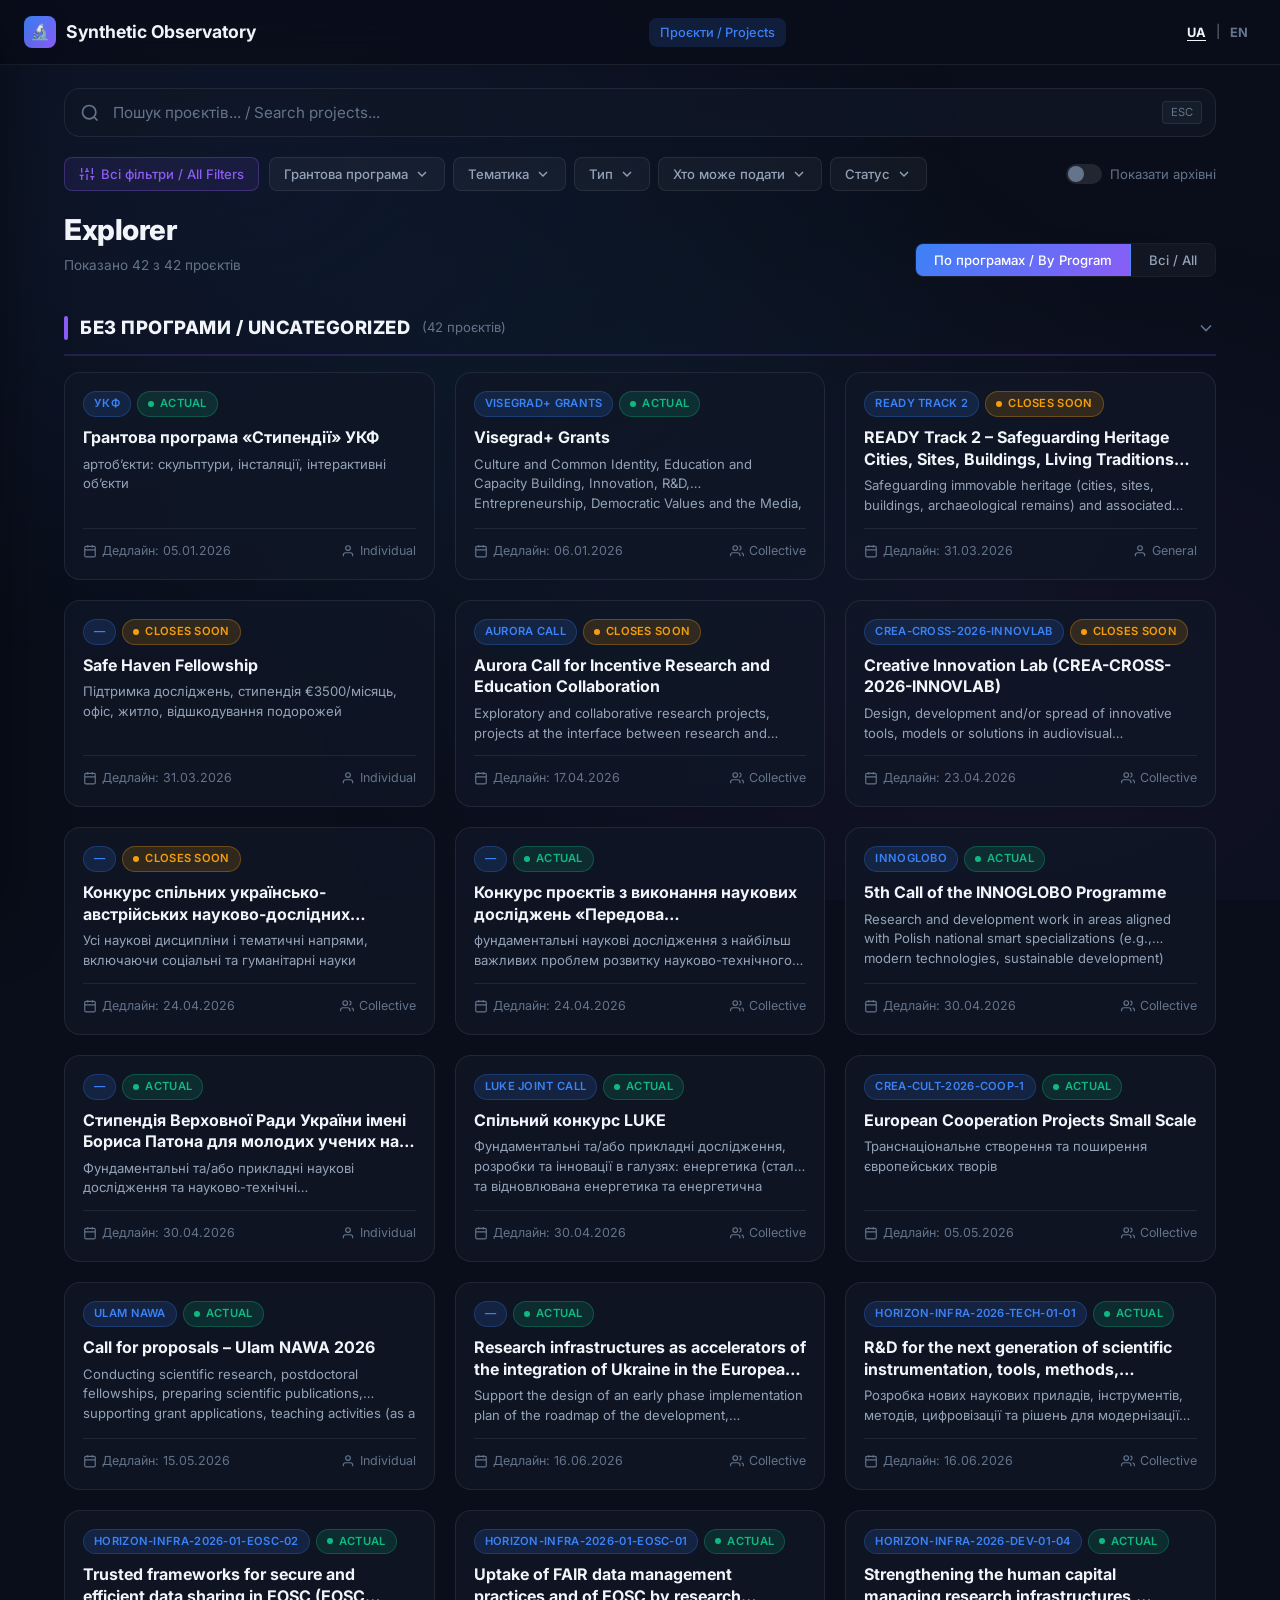
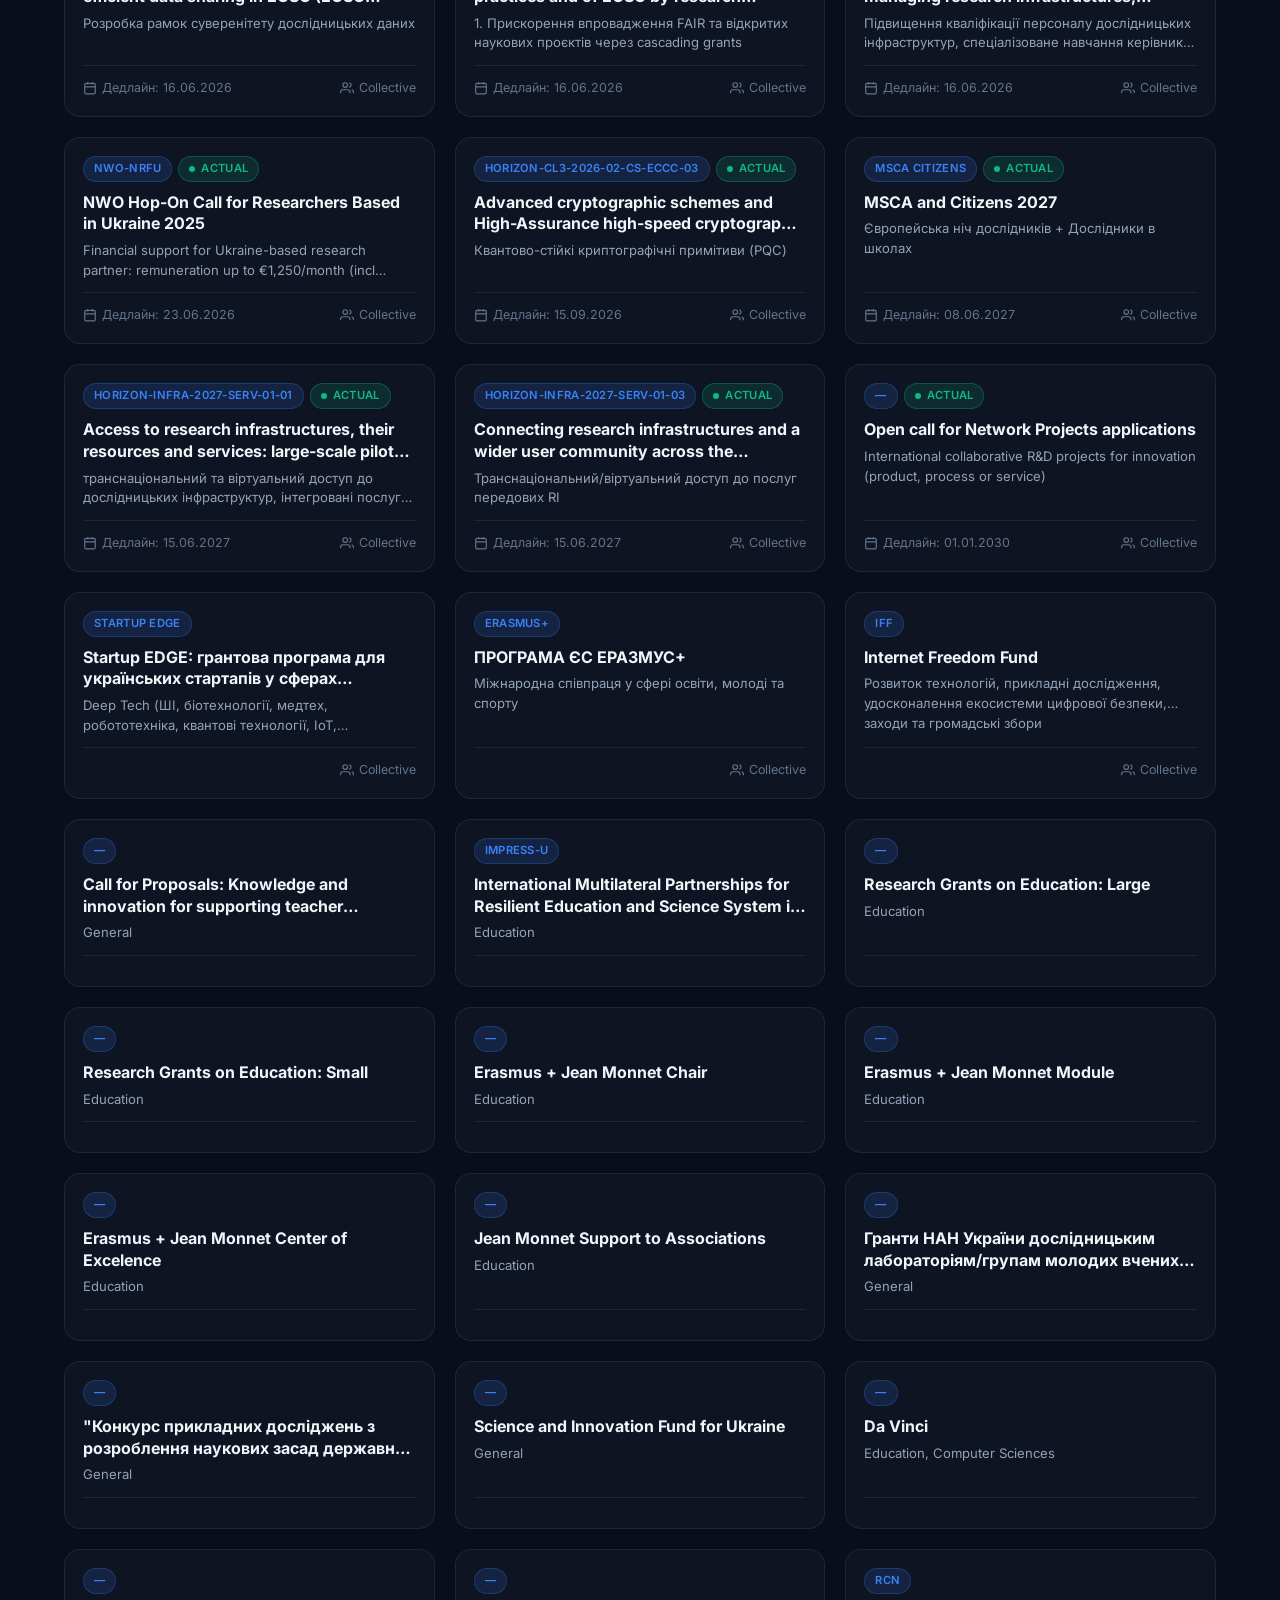
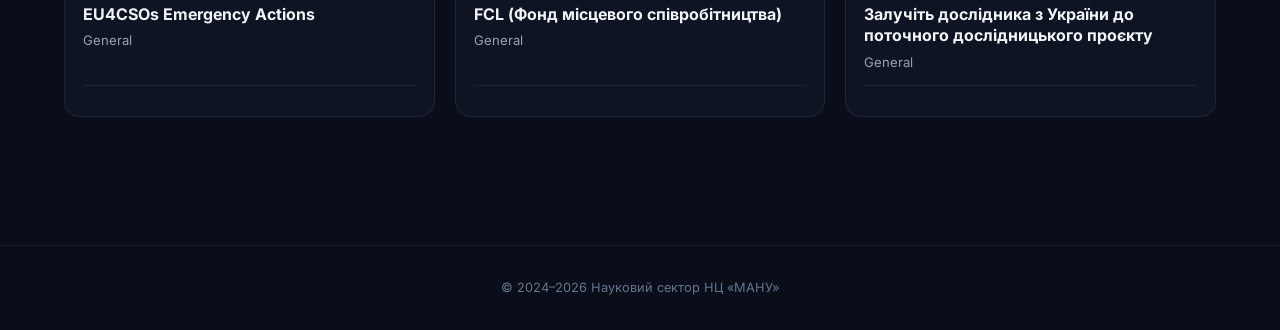
==== projects.html @ 0c25e889 "bringing back to stable vesrion" ====
<!DOCTYPE html>
<html lang="uk">
<head>
  <meta charset="UTF-8">
  <meta name="viewport" content="width=device-width, initial-scale=1.0">
  <title>Проєкти / Projects — Науковий сектор НЦ «МАНУ»</title>
  <meta name="description" content="Грантові проєкти та можливості фінансування для науковців.">
  <link rel="stylesheet" href="styles.css">
  <link rel="stylesheet" href="projects.css">
  <link rel="icon" href="data:image/svg+xml,<svg xmlns='http://www.w3.org/2000/svg' viewBox='0 0 100 100'><text y='.9em' font-size='90'>🔬</text></svg>">
</head>
<body>
  <div id="loading-screen">
    <div class="loader-spinner"></div>
    <div class="loader-text">Завантаження проєктів…</div>
  </div>

  <nav class="navbar" id="navbar">
    <div class="nav-container">
      <div class="nav-logo">
        <div class="nav-logo-icon">🔬</div>
        <span>Synthetic Observatory</span>
      </div>
      <ul class="nav-links" id="nav-links" data-nav-count="1">
        <li><a href="projects.html" class="active">Проєкти / Projects</a></li>
      </ul>
      <div class="proj-lang-switch" id="lang-switch">
        <button class="proj-lang-btn active" data-lang="ua">UA</button>
        <span class="proj-lang-sep">|</span>
        <button class="proj-lang-btn" data-lang="en">EN</button>
      </div>
      <button class="hamburger" aria-label="Menu" id="hamburger-btn">
        <span></span><span></span><span></span>
      </button>
    </div>
  </nav>

  <main class="proj-main">
    <div class="proj-search-wrap">
      <div class="proj-search-box">
        <svg class="proj-search-icon" viewBox="0 0 24 24" fill="none" stroke="currentColor" stroke-width="2"><circle cx="11" cy="11" r="8"/><path d="M21 21l-4.35-4.35"/></svg>
        <input type="text" id="proj-search" class="proj-search-input" placeholder="Пошук проєктів... / Search projects..." autocomplete="off">
        <kbd class="proj-search-kbd">ESC</kbd>
      </div>
    </div>

    <div class="proj-filters-bar">
      <button class="proj-filter-btn proj-filters-toggle-btn" id="btn-open-filters">
        <svg viewBox="0 0 24 24" width="16" height="16" fill="none" stroke="currentColor" stroke-width="2"><path d="M4 21V14"/><path d="M4 10V3"/><path d="M12 21V12"/><path d="M12 8V3"/><path d="M20 21V16"/><path d="M20 12V3"/><path d="M1 14h6"/><path d="M9 8h6"/><path d="M17 16h6"/></svg>
        <span data-i18n="all_filters">Всі фільтри / All Filters</span>
      </button>
      <div class="proj-filter-controls">
        <div class="proj-filter-dropdown" data-filter="program">
          <button class="proj-filter-btn" id="btn-filter-program">
            <span data-i18n="filter_program">Грантова програма</span>
            <svg viewBox="0 0 24 24" width="16" height="16" fill="none" stroke="currentColor" stroke-width="2"><path d="M6 9l6 6 6-6"/></svg>
          </button>
          <div class="proj-dropdown-panel" id="panel-program"></div>
        </div>
        <div class="proj-filter-dropdown" data-filter="section">
          <button class="proj-filter-btn" id="btn-filter-section">
            <span data-i18n="filter_section">Тематика</span>
            <svg viewBox="0 0 24 24" width="16" height="16" fill="none" stroke="currentColor" stroke-width="2"><path d="M6 9l6 6 6-6"/></svg>
          </button>
          <div class="proj-dropdown-panel" id="panel-section"></div>
        </div>
        <div class="proj-filter-dropdown" data-filter="type">
          <button class="proj-filter-btn" id="btn-filter-type">
            <span data-i18n="filter_type">Тип</span>
            <svg viewBox="0 0 24 24" width="16" height="16" fill="none" stroke="currentColor" stroke-width="2"><path d="M6 9l6 6 6-6"/></svg>
          </button>
          <div class="proj-dropdown-panel" id="panel-type"></div>
        </div>
        <div class="proj-filter-dropdown" data-filter="applicant">
          <button class="proj-filter-btn" id="btn-filter-applicant">
            <span data-i18n="filter_applicant">Хто може подати</span>
            <svg viewBox="0 0 24 24" width="16" height="16" fill="none" stroke="currentColor" stroke-width="2"><path d="M6 9l6 6 6-6"/></svg>
          </button>
          <div class="proj-dropdown-panel" id="panel-applicant"></div>
        </div>
        <div class="proj-filter-dropdown" data-filter="status">
          <button class="proj-filter-btn" id="btn-filter-status">
            <span data-i18n="filter_status">Статус</span>
            <svg viewBox="0 0 24 24" width="16" height="16" fill="none" stroke="currentColor" stroke-width="2"><path d="M6 9l6 6 6-6"/></svg>
          </button>
          <div class="proj-dropdown-panel" id="panel-status"></div>
        </div>
      </div>
      <label class="proj-archive-toggle">
        <input type="checkbox" id="toggle-archived">
        <span class="proj-toggle-track"><span class="proj-toggle-thumb"></span></span>
        <span data-i18n="show_archived">Показати архівні</span>
      </label>
    </div>

    <div class="proj-active-filters" id="active-filters"></div>

    <div class="proj-header-row">
      <div>
        <h1 class="proj-page-title">Explorer</h1>
        <p class="proj-counter" id="proj-counter"></p>
      </div>
      <div class="proj-view-toggle">
        <button class="proj-view-btn active" id="btn-view-program" data-i18n="view_by_program">По програмах / By Program</button>
        <button class="proj-view-btn" id="btn-view-all" data-i18n="view_all">Всi / All</button>
      </div>
    </div>

    <div id="projects-container"></div>
  </main>

  <!-- Filter Sidebar -->
  <div class="proj-sidebar-overlay" id="sidebar-overlay"></div>
  <aside class="proj-sidebar" id="filter-sidebar">
    <div class="proj-sidebar-header">
      <h3 data-i18n="all_filters">Всі фільтри / All Filters</h3>
      <button class="proj-sidebar-close" id="btn-close-sidebar">&times;</button>
    </div>
    <div class="proj-sidebar-body">
      <div class="proj-sidebar-section">
        <div class="proj-sidebar-label" data-i18n="filter_program">Грантова програма</div>
        <div class="proj-sidebar-panel" id="sidebar-panel-program"></div>
      </div>
      <div class="proj-sidebar-section">
        <div class="proj-sidebar-label" data-i18n="filter_section">Тематика</div>
        <div class="proj-sidebar-panel" id="sidebar-panel-section"></div>
      </div>
      <div class="proj-sidebar-section">
        <div class="proj-sidebar-label" data-i18n="filter_type">Тип</div>
        <div class="proj-sidebar-panel" id="sidebar-panel-type"></div>
      </div>
      <div class="proj-sidebar-section">
        <div class="proj-sidebar-label" data-i18n="filter_applicant">Хто може подати</div>
        <div class="proj-sidebar-panel" id="sidebar-panel-applicant"></div>
      </div>
      <div class="proj-sidebar-section">
        <div class="proj-sidebar-label" data-i18n="filter_status">Статус</div>
        <div class="proj-sidebar-panel" id="sidebar-panel-status"></div>
      </div>
      <div class="proj-sidebar-section">
        <label class="proj-archive-toggle">
          <input type="checkbox" id="sidebar-toggle-archived">
          <span class="proj-toggle-track"><span class="proj-toggle-thumb"></span></span>
          <span data-i18n="show_archived">Показати архівні</span>
        </label>
      </div>
    </div>
    <div class="proj-sidebar-footer">
      <button class="proj-sidebar-apply-btn" id="btn-sidebar-apply" data-i18n="apply_filters">Застосувати / Apply</button>
      <button class="proj-sidebar-clear-btn" id="btn-sidebar-clear" data-i18n="clear_all">Скинути всі</button>
    </div>
  </aside>

  <footer class="footer">
    <p>&copy; 2024&ndash;2026 Науковий сектор НЦ «МАНУ»</p>
  </footer>

  <div class="modal-overlay" id="modal-overlay">
    <div class="modal-content" id="modal-body"></div>
  </div>

  <script src="projects.js?v=20260325b"></script>
</body>
</html>
---- styles.css ----
/* ============================================
   НЦ МАНУ — XML Data Visualization Website
   Premium Dark Theme with Glassmorphism
   ============================================ */
@import url('https://fonts.googleapis.com/css2?family=Inter:wght@300;400;500;600;700;800;900&display=swap');

/* ---------- CSS Custom Properties ---------- */
:root {
  --bg-primary: #0a0e1a;
  --bg-secondary: #111827;
  --bg-card: rgba(17, 24, 39, 0.7);
  --bg-glass: rgba(255, 255, 255, 0.04);
  --border-glass: rgba(255, 255, 255, 0.08);
  --text-primary: #f1f5f9;
  --text-secondary: #94a3b8;
  --text-muted: #64748b;
  --accent-blue: #3b82f6;
  --accent-purple: #8b5cf6;
  --accent-cyan: #06b6d4;
  --accent-emerald: #10b981;
  --accent-amber: #f59e0b;
  --accent-rose: #f43f5e;
  --gradient-hero: linear-gradient(135deg, #1e3a5f 0%, #0f172a 50%, #1a1040 100%);
  --gradient-accent: linear-gradient(135deg, var(--accent-blue), var(--accent-purple));
  --gradient-card: linear-gradient(135deg, rgba(59,130,246,0.08), rgba(139,92,246,0.08));
  --shadow-lg: 0 20px 60px rgba(0, 0, 0, 0.4);
  --shadow-card: 0 8px 32px rgba(0, 0, 0, 0.3);
  --shadow-glow: 0 0 30px rgba(59, 130, 246, 0.15);
  --radius-sm: 8px;
  --radius-md: 12px;
  --radius-lg: 16px;
  --radius-xl: 24px;
  --transition: all 0.3s cubic-bezier(0.4, 0, 0.2, 1);
}

/* ---------- Reset & Base ---------- */
*, *::before, *::after {
  margin: 0;
  padding: 0;
  box-sizing: border-box;
}
html {
  scroll-behavior: smooth;
  font-size: 16px;
}
body {
  font-family: 'Inter', -apple-system, BlinkMacSystemFont, sans-serif;
  background: var(--bg-primary);
  color: var(--text-primary);
  line-height: 1.6;
  min-height: 100vh;
  overflow-x: hidden;
}
body::before {
  content: '';
  position: fixed;
  top: 0;
  left: 0;
  width: 100%;
  height: 100%;
  background:
    radial-gradient(ellipse at 20% 20%, rgba(59, 130, 246, 0.08) 0%, transparent 50%),
    radial-gradient(ellipse at 80% 80%, rgba(139, 92, 246, 0.06) 0%, transparent 50%),
    radial-gradient(ellipse at 50% 50%, rgba(6, 182, 212, 0.04) 0%, transparent 60%);
  pointer-events: none;
  z-index: 0;
}
a {
  color: var(--accent-blue);
  text-decoration: none;
  transition: var(--transition);
}
a:hover {
  color: var(--accent-cyan);
}
img {
  max-width: 100%;
  height: auto;
  display: block;
}

/* ---------- Scrollbar ---------- */
::-webkit-scrollbar {
  width: 8px;
}
::-webkit-scrollbar-track {
  background: var(--bg-secondary);
}
::-webkit-scrollbar-thumb {
  background: rgba(148, 163, 184, 0.3);
  border-radius: 4px;
}
::-webkit-scrollbar-thumb:hover {
  background: rgba(148, 163, 184, 0.5);
}

/* ---------- Loading Screen ---------- */
#loading-screen {
  position: fixed;
  top: 0;
  left: 0;
  width: 100%;
  height: 100%;
  background: var(--bg-primary);
  display: flex;
  flex-direction: column;
  align-items: center;
  justify-content: center;
  z-index: 9999;
  transition: opacity 0.6s ease, visibility 0.6s ease;
}
#loading-screen.hidden {
  opacity: 0;
  visibility: hidden;
}
.loader-spinner {
  width: 48px;
  height: 48px;
  border: 3px solid var(--border-glass);
  border-top-color: var(--accent-blue);
  border-radius: 50%;
  animation: spin 0.8s linear infinite;
}
.loader-text {
  margin-top: 16px;
  color: var(--text-secondary);
  font-size: 0.9rem;
  font-weight: 500;
}
@keyframes spin {
  to { transform: rotate(360deg); }
}

/* ---------- Navigation ---------- */
.navbar {
  position: fixed;
  top: 0;
  left: 0;
  right: 0;
  z-index: 1000;
  background: rgba(10, 14, 26, 0.85);
  backdrop-filter: blur(20px);
  -webkit-backdrop-filter: blur(20px);
  border-bottom: 1px solid var(--border-glass);
  transition: var(--transition);
}
.navbar.scrolled {
  background: rgba(10, 14, 26, 0.95);
  box-shadow: 0 4px 30px rgba(0, 0, 0, 0.3);
}
.nav-container {
  max-width: 1400px;
  margin: 0 auto;
  padding: 0 24px;
  display: flex;
  align-items: center;
  justify-content: space-between;
  height: 64px;
}
.nav-logo {
  display: flex;
  align-items: center;
  gap: 10px;
  font-weight: 700;
  font-size: 1.1rem;
  color: var(--text-primary);
  cursor: pointer;
  transition: var(--transition);
  flex-shrink: 0;
}
.nav-logo:hover {
  color: var(--accent-blue);
}
.nav-logo-icon {
  width: 32px;
  height: 32px;
  background: var(--gradient-accent);
  border-radius: var(--radius-sm);
  display: flex;
  align-items: center;
  justify-content: center;
  font-size: 1rem;
}
.nav-links {
  display: flex;
  align-items: center;
  gap: 4px;
  list-style: none;
  flex-wrap: nowrap;
}
.nav-links a {
  padding: 8px 14px;
  border-radius: var(--radius-sm);
  font-size: 0.85rem;
  font-weight: 500;
  color: var(--text-secondary);
  transition: var(--transition);
  white-space: nowrap;
}

/* ---- Adaptive nav: shrink font+padding as item count grows ---- */
/* 7–8 items */
.nav-links[data-nav-count="7"] a,
.nav-links[data-nav-count="8"] a           { font-size: 0.79rem; padding: 7px 10px; }
.nav-links[data-nav-count="7"],
.nav-links[data-nav-count="8"]             { gap: 3px; }

/* 9–10 items */
.nav-links[data-nav-count="9"] a,
.nav-links[data-nav-count="10"] a          { font-size: 0.73rem; padding: 6px 8px; }
.nav-links[data-nav-count="9"],
.nav-links[data-nav-count="10"]            { gap: 2px; }

/* 11–12 items */
.nav-links[data-nav-count="11"] a,
.nav-links[data-nav-count="12"] a          { font-size: 0.68rem; padding: 5px 6px; }
.nav-links[data-nav-count="11"],
.nav-links[data-nav-count="12"]            { gap: 1px; }

/* 13+ items — JS sets data-nav-count; values above 12 hit no specific rule,
   so we apply the smallest size as a safe fallback via the base rule below.
   Override explicitly for 13 and 14 to be safe: */
.nav-links[data-nav-count="13"] a,
.nav-links[data-nav-count="14"] a,
.nav-links[data-nav-count="15"] a         { font-size: 0.63rem; padding: 4px 5px; }
.nav-links[data-nav-count="13"],
.nav-links[data-nav-count="14"],
.nav-links[data-nav-count="15"]           { gap: 0px; }

/* Extra squeeze on HD (≤1280 px) — one tier tighter */
@media (max-width: 1280px) {
  .nav-links a                             { font-size: 0.80rem; padding: 7px 11px; }
  .nav-links[data-nav-count="7"] a,
  .nav-links[data-nav-count="8"] a         { font-size: 0.73rem; padding: 6px 8px; }
  .nav-links[data-nav-count="9"] a,
  .nav-links[data-nav-count="10"] a        { font-size: 0.67rem; padding: 5px 7px; }
  .nav-links[data-nav-count="11"] a,
  .nav-links[data-nav-count="12"] a        { font-size: 0.62rem; padding: 4px 5px; }
}
.nav-links a:hover, .nav-links a.active {
  color: var(--text-primary);
  background: var(--bg-glass);
}
.nav-links a.active {
  background: rgba(59, 130, 246, 0.15);
  color: var(--accent-blue);
}

/* Dropdown Menu */
.dropdown {
  position: relative;
  display: inline-block;
}
.dropbtn {
  display: inline-block;
}
.dropdown-content {
  display: none;
  position: absolute;
  top: 100%;
  left: 0;
  background-color: rgba(10, 14, 26, 0.98);
  backdrop-filter: blur(20px);
  -webkit-backdrop-filter: blur(20px);
  min-width: 230px;
  box-shadow: 0 8px 32px rgba(0, 0, 0, 0.5);
  border: 1px solid var(--border-glass);
  border-radius: var(--radius-md);
  z-index: 1001;
  padding: 8px 0;
}
.dropdown-content a {
  color: var(--text-secondary);
  padding: 10px 20px;
  text-decoration: none;
  display: block;
  font-size: 0.85rem;
  font-weight: 500;
  transition: var(--transition);
  border-radius: 0;
  white-space: normal;
}
.dropdown-content a:hover {
  background-color: var(--bg-glass);
  color: var(--text-primary);
}
.dropdown:hover .dropdown-content {
  display: block;
  animation: fadeIn 0.2s ease-out;
}
.hamburger {
  display: none;
  flex-direction: column;
  gap: 5px;
  cursor: pointer;
  padding: 4px;
  background: none;
  border: none;
}
.hamburger span {
  width: 24px;
  height: 2px;
  background: var(--text-secondary);
  border-radius: 2px;
  transition: var(--transition);
}

/* ---------- Main Content ---------- */
main {
  position: relative;
  z-index: 1;
  padding-top: 64px;
  min-height: 100vh;
}

/* ---------- Hero Section ---------- */
.hero {
  background: var(--gradient-hero);
  padding: 100px 24px 80px;
  text-align: center;
  position: relative;
  overflow: hidden;
}
.hero::before {
  content: '';
  position: absolute;
  top: -50%;
  left: -50%;
  width: 200%;
  height: 200%;
  background: radial-gradient(circle at 30% 40%, rgba(59,130,246,0.1) 0%, transparent 40%),
              radial-gradient(circle at 70% 60%, rgba(139,92,246,0.08) 0%, transparent 40%);
  animation: heroFloat 20s ease-in-out infinite;
}
@keyframes heroFloat {
  0%, 100% { transform: translate(0, 0) rotate(0deg); }
  50% { transform: translate(-20px, -10px) rotate(1deg); }
}
.hero-content {
  position: relative;
  z-index: 2;
  max-width: 900px;
  margin: 0 auto;
}
.hero-badge {
  display: inline-flex;
  align-items: center;
  gap: 8px;
  padding: 6px 16px;
  background: rgba(59, 130, 246, 0.12);
  border: 1px solid rgba(59, 130, 246, 0.25);
  border-radius: 20px;
  font-size: 0.8rem;
  font-weight: 500;
  color: var(--accent-blue);
  margin-bottom: 24px;
  animation: fadeInUp 0.6s ease 0.1s both;
}
.hero h1 {
  font-size: clamp(2rem, 5vw, 3.2rem);
  font-weight: 800;
  line-height: 1.2;
  margin-bottom: 16px;
  background: linear-gradient(to right, var(--text-primary), var(--accent-blue), var(--accent-purple));
  background-size: 200% auto;
  -webkit-background-clip: text;
  -webkit-text-fill-color: transparent;
  background-clip: text;
  animation: fadeInUp 0.6s ease 0.2s both, shimmer 4s ease-in-out infinite;
}
@keyframes shimmer {
  0%, 100% { background-position: 0% center; }
  50% { background-position: 100% center; }
}
.hero p {
  font-size: 1.1rem;
  color: var(--text-secondary);
  max-width: 600px;
  margin: 0 auto 32px;
  animation: fadeInUp 0.6s ease 0.3s both;
}
.hero-stats {
  display: flex;
  justify-content: center;
  gap: 40px;
  flex-wrap: wrap;
  animation: fadeInUp 0.6s ease 0.4s both;
}
.hero-stat {
  text-align: center;
}
.hero-stat-value {
  font-size: 2rem;
  font-weight: 800;
  background: var(--gradient-accent);
  -webkit-background-clip: text;
  -webkit-text-fill-color: transparent;
  background-clip: text;
}
.hero-stat-label {
  font-size: 0.8rem;
  color: var(--text-muted);
  font-weight: 500;
  margin-top: 2px;
}
@keyframes fadeInUp {
  from {
    opacity: 0;
    transform: translateY(20px);
  }
  to {
    opacity: 1;
    transform: translateY(0);
  }
}

/* ---------- Section Styles ---------- */
.section {
  padding: 60px 24px;
  max-width: 1400px;
  margin: 0 auto;
}
.section-header {
  text-align: center;
  margin-bottom: 48px;
}
.section-header h2 {
  font-size: 1.8rem;
  font-weight: 700;
  margin-bottom: 8px;
  background: linear-gradient(to right, var(--text-primary), var(--accent-blue));
  -webkit-background-clip: text;
  -webkit-text-fill-color: transparent;
  background-clip: text;
}
.section-header p {
  color: var(--text-secondary);
  font-size: 0.95rem;
}
.section-divider {
  width: 60px;
  height: 3px;
  background: var(--gradient-accent);
  border-radius: 2px;
  margin: 12px auto 0;
}

/* ---------- Navigation Cards (Home) ---------- */
.nav-cards {
  display: grid;
  grid-template-columns: repeat(auto-fill, minmax(280px, 1fr));
  gap: 24px;
  padding: 0 24px 60px;
  max-width: 1400px;
  margin: 0 auto;
}
.nav-card {
  background: var(--bg-card);
  border: 1px solid var(--border-glass);
  border-radius: var(--radius-lg);
  padding: 28px;
  cursor: pointer;
  transition: var(--transition);
  position: relative;
  overflow: hidden;
}
.nav-card::before {
  content: '';
  position: absolute;
  inset: 0;
  background: var(--gradient-card);
  opacity: 0;
  transition: var(--transition);
}
.nav-card:hover {
  transform: translateY(-4px);
  border-color: rgba(59, 130, 246, 0.3);
  box-shadow: var(--shadow-glow);
}
.nav-card:hover::before {
  opacity: 1;
}
.nav-card-icon {
  width: 48px;
  height: 48px;
  border-radius: var(--radius-md);
  display: flex;
  align-items: center;
  justify-content: center;
  font-size: 1.4rem;
  margin-bottom: 16px;
  position: relative;
  z-index: 1;
}
.nav-card h3 {
  font-size: 1.1rem;
  font-weight: 600;
  margin-bottom: 8px;
  position: relative;
  z-index: 1;
}
.nav-card p {
  font-size: 0.85rem;
  color: var(--text-secondary);
  position: relative;
  z-index: 1;
}
.nav-card .count-badge {
  position: absolute;
  top: 20px;
  right: 20px;
  background: rgba(59, 130, 246, 0.15);
  color: var(--accent-blue);
  padding: 4px 10px;
  border-radius: 12px;
  font-size: 0.75rem;
  font-weight: 600;
  z-index: 1;
}

/* Color variants for nav cards */
.nav-card[data-color="blue"] .nav-card-icon { background: rgba(59, 130, 246, 0.15); }
.nav-card[data-color="purple"] .nav-card-icon { background: rgba(139, 92, 246, 0.15); }
.nav-card[data-color="cyan"] .nav-card-icon { background: rgba(6, 182, 212, 0.15); }
.nav-card[data-color="emerald"] .nav-card-icon { background: rgba(16, 185, 129, 0.15); }
.nav-card[data-color="amber"] .nav-card-icon { background: rgba(245, 158, 11, 0.15); }
.nav-card[data-color="rose"] .nav-card-icon { background: rgba(244, 63, 94, 0.15); }

/* ---------- Person Card ---------- */
.cards-grid {
  display: grid;
  grid-template-columns: repeat(auto-fill, minmax(280px, 1fr));
  gap: 24px;
}
/* ---- Person card (scientists, admin, partners) ---- */
.person-card {
  background: var(--bg-card);
  border: 1px solid var(--border-glass);
  border-radius: var(--radius-lg);
  display: flex;
  flex-direction: column;
  overflow: hidden;
  transition: var(--transition);
  height: 100%;
}
.person-card:hover {
  transform: translateY(-3px);
  border-color: rgba(59, 130, 246, 0.25);
  box-shadow: var(--shadow-card);
}
/* Original horizontal header: photo left, info right */
.person-card-header {
  display: flex;
  align-items: flex-start;
  gap: 16px;
  padding: 20px;
  flex: 1;
}
.person-photo {
  width: 72px;
  height: 72px;
  border-radius: 50%;
  object-fit: cover;
  border: 2px solid var(--border-glass);
  flex-shrink: 0;
  background: var(--bg-secondary);
}
.person-photo-placeholder {
  width: 72px;
  height: 72px;
  border-radius: 50%;
  background: var(--bg-secondary);
  border: 2px solid var(--border-glass);
  display: flex;
  align-items: center;
  justify-content: center;
  font-size: 1.8rem;
  flex-shrink: 0;
}
.person-info {
  min-width: 0;
}
.person-info h3, .person-name {
  font-size: 1rem;
  font-weight: 600;
  margin-bottom: 4px;
  line-height: 1.3;
}
.person-info .position, .person-card-body .position {
  font-size: 0.8rem;
  color: var(--accent-blue);
  font-weight: 500;
  line-height: 1.4;
}
.person-info .degree, .person-card-body .degree {
  font-size: 0.78rem;
  color: var(--text-secondary);
  margin-top: 4px;
  line-height: 1.4;
}
/* Links row always at bottom, all cards aligned */
.person-links {
  display: flex;
  flex-wrap: wrap;
  gap: 8px;
  padding: 0 20px 16px;
  margin-top: auto;
}

.person-link {
  display: inline-flex;
  align-items: center;
  gap: 4px;
  padding: 4px 10px;
  background: var(--bg-glass);
  border: 1px solid var(--border-glass);
  border-radius: var(--radius-sm);
  font-size: 0.72rem;
  font-weight: 500;
  color: var(--text-secondary);
  transition: var(--transition);
}
.person-link:hover {
  background: rgba(59, 130, 246, 0.12);
  color: var(--accent-blue);
  border-color: rgba(59, 130, 246, 0.3);
}

/* ---------- Resource Card ---------- */
.resource-card {
  background: var(--bg-card);
  border: 1px solid var(--border-glass);
  border-radius: var(--radius-lg);
  padding: 24px;
  transition: var(--transition);
  display: flex;
  flex-direction: column;
}
.resource-card:hover {
  transform: translateY(-3px);
  border-color: rgba(6, 182, 212, 0.25);
  box-shadow: var(--shadow-card);
}
.resource-card h3 {
  font-size: 0.95rem;
  font-weight: 600;
  margin-bottom: 8px;
}
.resource-card .description {
  font-size: 0.83rem;
  color: var(--text-secondary);
  margin-bottom: 12px;
  flex-grow: 1;
}
.resource-card .resource-meta {
  display: flex;
  flex-wrap: wrap;
  gap: 6px;
  margin-bottom: 12px;
}
.resource-tag {
  padding: 3px 8px;
  background: rgba(139, 92, 246, 0.1);
  border: 1px solid rgba(139, 92, 246, 0.2);
  border-radius: 6px;
  font-size: 0.7rem;
  color: var(--accent-purple);
  font-weight: 500;
}
.resource-link-btn {
  display: inline-flex;
  align-items: center;
  gap: 6px;
  padding: 8px 16px;
  background: rgba(59, 130, 246, 0.1);
  border: 1px solid rgba(59, 130, 246, 0.25);
  border-radius: var(--radius-sm);
  font-size: 0.8rem;
  font-weight: 500;
  color: var(--accent-blue);
  transition: var(--transition);
  align-self: flex-start;
}
.resource-link-btn:hover {
  background: rgba(59, 130, 246, 0.2);
}

/* ---------- Department Card ---------- */
.dept-card {
  background: var(--bg-card);
  border: 1px solid var(--border-glass);
  border-radius: var(--radius-lg);
  overflow: hidden;
  transition: var(--transition);
}
.dept-card:hover {
  border-color: rgba(16, 185, 129, 0.25);
  box-shadow: var(--shadow-card);
}
.dept-header {
  display: flex;
  align-items: center;
  gap: 16px;
  padding: 20px 24px;
  border-bottom: 1px solid var(--border-glass);
}
.dept-photo {
  width: 56px;
  height: 56px;
  border-radius: var(--radius-md);
  object-fit: cover;
  background: var(--bg-secondary);
  flex-shrink: 0;
}
.dept-header h3 {
  font-size: 0.95rem;
  font-weight: 600;
}
.dept-desc {
  padding: 16px 24px;
  font-size: 0.83rem;
  color: var(--text-secondary);
  line-height: 1.5;
  border-bottom: 1px solid var(--border-glass);
}
.dept-staff {
  padding: 16px 24px;
}
.staff-group {
  margin-bottom: 12px;
}
.staff-group:last-child {
  margin-bottom: 0;
}
.staff-role {
  font-size: 0.72rem;
  font-weight: 600;
  color: var(--accent-emerald);
  text-transform: uppercase;
  letter-spacing: 0.5px;
  margin-bottom: 4px;
}
.staff-names {
  font-size: 0.82rem;
  color: var(--text-secondary);
  line-height: 1.5;
}
.staff-person {
  display: flex;
  align-items: center;
  gap: 10px;
  padding: 6px 0;
  border-bottom: 1px solid var(--border-glass);
}
.staff-person:last-child {
  border-bottom: none;
}
.staff-thumb {
  width: 36px;
  height: 36px;
  border-radius: 50%;
  object-fit: cover;
  flex-shrink: 0;
  background: var(--bg-secondary);
}

/* ---------- Project Card ---------- */
.project-card {
  background: var(--bg-card);
  border: 1px solid var(--border-glass);
  border-radius: var(--radius-lg);
  overflow: hidden;
  transition: var(--transition);
}
.project-card:hover {
  transform: translateY(-3px);
  border-color: rgba(245, 158, 11, 0.25);
  box-shadow: var(--shadow-card);
}
.project-card-img {
  width: 100%;
  height: 180px;
  object-fit: cover;
  background: var(--bg-secondary);
}
.project-card-body {
  padding: 20px 24px;
}
.project-status {
  display: inline-flex;
  align-items: center;
  gap: 6px;
  padding: 3px 10px;
  border-radius: 12px;
  font-size: 0.7rem;
  font-weight: 600;
  margin-bottom: 10px;
}
.project-status.current {
  background: rgba(16, 185, 129, 0.12);
  color: var(--accent-emerald);
  border: 1px solid rgba(16, 185, 129, 0.25);
}
.project-status.completed {
  background: rgba(100, 116, 139, 0.12);
  color: var(--text-muted);
  border: 1px solid rgba(100, 116, 139, 0.25);
}
.project-card-body h3 {
  font-size: 0.95rem;
  font-weight: 600;
  margin-bottom: 8px;
  line-height: 1.4;
}
.project-card-body .timeline {
  font-size: 0.78rem;
  color: var(--accent-amber);
  font-weight: 500;
  margin-bottom: 8px;
}
.project-card-body .goal {
  font-size: 0.82rem;
  color: var(--text-secondary);
  line-height: 1.5;
  display: -webkit-box;
  -webkit-line-clamp: 4;
  -webkit-box-orient: vertical;
  overflow: hidden;
}

/* ---------- Publication Card ---------- */
.pub-card {
  background: var(--bg-card);
  border: 1px solid var(--border-glass);
  border-radius: var(--radius-lg);
  overflow: hidden;
  transition: var(--transition);
  display: flex;
  flex-direction: column;
}
.pub-card:hover {
  transform: translateY(-3px);
  border-color: rgba(244, 63, 94, 0.25);
  box-shadow: var(--shadow-card);
}
.pub-card-img {
  width: 100%;
  height: 160px;
  object-fit: cover;
  background: var(--bg-secondary);
}
.pub-card-body {
  padding: 20px 24px;
  flex-grow: 1;
  display: flex;
  flex-direction: column;
}
.pub-type-badge {
  display: inline-block;
  padding: 3px 10px;
  border-radius: 12px;
  font-size: 0.7rem;
  font-weight: 600;
  margin-bottom: 10px;
  background: rgba(244, 63, 94, 0.1);
  color: var(--accent-rose);
  border: 1px solid rgba(244, 63, 94, 0.2);
  align-self: flex-start;
}
.pub-card-body h3 {
  font-size: 0.9rem;
  font-weight: 600;
  margin-bottom: 8px;
  line-height: 1.4;
}
.pub-card-body .authors {
  font-size: 0.78rem;
  color: var(--accent-blue);
  margin-bottom: 8px;
}
.pub-card-body .abstract {
  font-size: 0.8rem;
  color: var(--text-secondary);
  line-height: 1.5;
  display: -webkit-box;
  -webkit-line-clamp: 3;
  -webkit-box-orient: vertical;
  overflow: hidden;
  flex-grow: 1;
}
.pub-direction {
  margin-top: 12px;
  padding-top: 12px;
  border-top: 1px solid var(--border-glass);
  display: flex;
  flex-wrap: wrap;
  gap: 6px;
}
.direction-tag {
  padding: 3px 8px;
  background: rgba(139, 92, 246, 0.1);
  border: 1px solid rgba(139, 92, 246, 0.2);
  border-radius: 6px;
  font-size: 0.68rem;
  color: var(--accent-purple);
  font-weight: 500;
}

/* ---------- Communication Card ---------- */
.comm-card {
  background: var(--bg-card);
  border: 1px solid var(--border-glass);
  border-radius: var(--radius-lg);
  padding: 24px;
  transition: var(--transition);
}
.comm-card:hover {
  border-color: rgba(6, 182, 212, 0.25);
  box-shadow: var(--shadow-card);
}
.comm-card h3 {
  font-size: 0.95rem;
  font-weight: 600;
  margin-bottom: 12px;
  line-height: 1.4;
}
.comm-card .announcement {
  font-size: 0.83rem;
  color: var(--text-secondary);
  line-height: 1.6;
  white-space: pre-line;
}
.comm-card .lang-toggle {
  display: flex;
  gap: 8px;
  margin-bottom: 12px;
}
.lang-btn {
  padding: 4px 12px;
  border-radius: var(--radius-sm);
  font-size: 0.75rem;
  font-weight: 600;
  cursor: pointer;
  border: 1px solid var(--border-glass);
  background: var(--bg-glass);
  color: var(--text-secondary);
  transition: var(--transition);
}
.lang-btn.active {
  background: rgba(59, 130, 246, 0.15);
  color: var(--accent-blue);
  border-color: rgba(59, 130, 246, 0.3);
}

/* ---------- Partnership / Internship Card ---------- */
.simple-card {
  background: var(--bg-card);
  border: 1px solid var(--border-glass);
  border-radius: var(--radius-lg);
  overflow: hidden;
  transition: var(--transition);
}
.simple-card:hover {
  transform: translateY(-3px);
  box-shadow: var(--shadow-card);
}
.simple-card-img {
  width: 100%;
  height: 200px;
  object-fit: cover;
  background: var(--bg-secondary);
}
.simple-card-body {
  padding: 20px 24px;
}
.simple-card-body h3 {
  font-size: 1rem;
  font-weight: 600;
}

/* ---------- Filter Bar ---------- */
.filter-bar {
  display: flex;
  justify-content: center;
  flex-wrap: wrap;
  gap: 8px;
  margin-bottom: 32px;
}
.filter-btn {
  padding: 6px 16px;
  border: 1px solid var(--border-glass);
  border-radius: 20px;
  background: var(--bg-glass);
  color: var(--text-secondary);
  font-size: 0.8rem;
  font-weight: 500;
  cursor: pointer;
  transition: var(--transition);
  font-family: inherit;
}
.filter-btn:hover, .filter-btn.active {
  background: rgba(59, 130, 246, 0.15);
  color: var(--accent-blue);
  border-color: rgba(59, 130, 246, 0.3);
}

/* ---------- Scientist Detail Grid ---------- */
.scientist-cards-grid {
  display: grid;
  grid-template-columns: repeat(auto-fill, minmax(340px, 1fr));
  gap: 24px;
}

/* ---------- Detail Modal ---------- */
.modal-overlay {
  position: fixed;
  top: 0;
  left: 0;
  width: 100%;
  height: 100%;
  background: rgba(0, 0, 0, 0.7);
  backdrop-filter: blur(8px);
  -webkit-backdrop-filter: blur(8px);
  z-index: 2000;
  display: flex;
  align-items: center;
  justify-content: center;
  padding: 24px;
  opacity: 0;
  visibility: hidden;
  transition: var(--transition);
}
.modal-overlay.visible {
  opacity: 1;
  visibility: visible;
}
.modal-content {
  background: var(--bg-secondary);
  border: 1px solid var(--border-glass);
  border-radius: var(--radius-xl);
  width: 100%;
  max-width: 700px;
  max-height: 85vh;
  overflow-y: auto;
  padding: 32px;
  transform: scale(0.9) translateY(20px);
  transition: var(--transition);
}
.modal-overlay.visible .modal-content {
  transform: scale(1) translateY(0);
}
.modal-close {
  float: right;
  width: 36px;
  height: 36px;
  border-radius: 50%;
  border: 1px solid var(--border-glass);
  background: var(--bg-glass);
  color: var(--text-secondary);
  font-size: 1.2rem;
  cursor: pointer;
  display: flex;
  align-items: center;
  justify-content: center;
  transition: var(--transition);
}
.modal-close:hover {
  background: rgba(244, 63, 94, 0.15);
  color: var(--accent-rose);
  border-color: rgba(244, 63, 94, 0.3);
}
.modal-content h2 {
  font-size: 1.3rem;
  font-weight: 700;
  margin-bottom: 16px;
  padding-right: 40px;
}
.modal-section {
  margin-bottom: 16px;
}
.modal-section-title {
  font-size: 0.78rem;
  font-weight: 600;
  color: var(--accent-blue);
  text-transform: uppercase;
  letter-spacing: 0.5px;
  margin-bottom: 6px;
}
.modal-section-content {
  font-size: 0.88rem;
  color: var(--text-secondary);
  line-height: 1.6;
  white-space: pre-line;
}

/* ---------- "Back to Home" Button ---------- */
.back-btn {
  display: inline-flex;
  align-items: center;
  gap: 6px;
  padding: 8px 16px;
  border-radius: var(--radius-sm);
  border: 1px solid var(--border-glass);
  background: var(--bg-glass);
  font-size: 0.82rem;
  font-weight: 500;
  color: var(--text-secondary);
  cursor: pointer;
  margin-bottom: 24px;
  transition: var(--transition);
  font-family: inherit;
}
.back-btn:hover {
  background: rgba(59, 130, 246, 0.12);
  color: var(--accent-blue);
  border-color: rgba(59, 130, 246, 0.3);
}

/* ---------- Empty State ---------- */
.empty-state {
  text-align: center;
  padding: 60px 24px;
  color: var(--text-muted);
}
.empty-state-icon {
  font-size: 3rem;
  margin-bottom: 12px;
}

/* ---------- Footer ---------- */
.footer {
  text-align: center;
  padding: 32px 24px;
  border-top: 1px solid var(--border-glass);
  margin-top: 40px;
  font-size: 0.8rem;
  color: var(--text-muted);
}

/* ---------- Animation Classes ---------- */
.fade-in {
  animation: fadeInUp 0.5s ease both;
}
.stagger > * {
  animation: fadeInUp 0.5s ease both;
}
.stagger > *:nth-child(1) { animation-delay: 0.05s; }
.stagger > *:nth-child(2) { animation-delay: 0.1s; }
.stagger > *:nth-child(3) { animation-delay: 0.15s; }
.stagger > *:nth-child(4) { animation-delay: 0.2s; }
.stagger > *:nth-child(5) { animation-delay: 0.25s; }
.stagger > *:nth-child(6) { animation-delay: 0.3s; }
.stagger > *:nth-child(7) { animation-delay: 0.35s; }
.stagger > *:nth-child(8) { animation-delay: 0.4s; }
.stagger > *:nth-child(9) { animation-delay: 0.45s; }
.stagger > *:nth-child(10) { animation-delay: 0.5s; }
.stagger > *:nth-child(n+11) { animation-delay: 0.55s; }

/* ---------- Responsive ---------- */
@media (max-width: 768px) {
  .nav-links {
    position: fixed;
    top: 64px;
    left: 0;
    right: 0;
    background: rgba(10, 14, 26, 0.97);
    backdrop-filter: blur(20px);
    -webkit-backdrop-filter: blur(20px);
    border-bottom: 1px solid var(--border-glass);
    flex-direction: column;
    padding: 16px;
    gap: 4px;
    transform: translateY(-120%);
    transition: var(--transition);
  }
  .nav-links.open {
    transform: translateY(0);
  }
  .nav-links a {
    padding: 10px 16px;
    width: 100%;
  }
  .hamburger {
    display: flex;
  }
  .hero {
    padding: 60px 24px 50px;
  }
  .hero-stats {
    gap: 24px;
  }
  .cards-grid,
  .scientist-cards-grid {
    grid-template-columns: 1fr;
  }
  .nav-cards {
    grid-template-columns: 1fr;
    padding: 0 16px 40px;
  }
  .section {
    padding: 40px 16px;
  }
  .modal-content {
    padding: 24px;
  }
  .landing-hero {
    min-height: 80vh;
    padding: 80px 20px 40px;
  }
  .landing-hero-title {
    font-size: 1.8rem !important;
  }
  .landing-hero-sub {
    font-size: 0.9rem !important;
  }
  .landing-hero-stats {
    flex-wrap: wrap;
    gap: 16px;
    padding: 16px 20px;
  }
  .lh-stat-divider {
    display: none;
  }
  .lh-stat {
    min-width: 80px;
  }
  .landing-hero-cta {
    flex-direction: column;
    align-items: center;
  }
  .landing-about-grid {
    grid-template-columns: 1fr;
    gap: 32px;
  }
  .leadership-row {
    flex-direction: column;
    align-items: center;
  }
  .leader-card {
    width: 100%;
    max-width: 300px;
  }
  .featured-projects-grid {
    grid-template-columns: 1fr;
  }
  .directions-grid {
    grid-template-columns: 1fr;
  }
  .pubs-strip-grid {
    grid-template-columns: 1fr;
  }
  .landing-featured-header {
    flex-direction: column;
    gap: 12px;
    align-items: flex-start;
  }
}

/* ============================================
   LANDING PAGE COMPONENTS
   ============================================ */

/* ---------- Landing Container ---------- */
.landing-container {
  max-width: 1400px;
  margin: 0 auto;
  padding: 0 24px;
}

/* ---------- Section Label ---------- */
.section-label {
  font-size: 0.75rem;
  font-weight: 700;
  letter-spacing: 1.5px;
  text-transform: uppercase;
  color: var(--accent-blue);
  margin-bottom: 12px;
}

/* ---------- Full-Screen Hero ---------- */
.landing-hero {
  position: relative;
  min-height: 100vh;
  display: flex;
  flex-direction: column;
  align-items: center;
  justify-content: center;
  text-align: center;
  padding: 120px 24px 40px;
  overflow: hidden;
  background: linear-gradient(160deg, #070b14 0%, #0d1525 30%, #0c0f1f 60%, #100a20 100%);
}
.particles-canvas {
  position: absolute;
  top: 0;
  left: 0;
  width: 100%;
  height: 100%;
  z-index: 0;
}
.landing-hero-overlay {
  position: absolute;
  inset: 0;
  background:
    radial-gradient(ellipse at 25% 35%, rgba(59, 130, 246, 0.12) 0%, transparent 50%),
    radial-gradient(ellipse at 75% 65%, rgba(139, 92, 246, 0.1) 0%, transparent 50%),
    radial-gradient(ellipse at 50% 90%, rgba(6, 182, 212, 0.06) 0%, transparent 40%);
  z-index: 1;
  pointer-events: none;
}
.landing-hero-content {
  position: relative;
  z-index: 2;
  max-width: 820px;
  margin-bottom: 48px;
}
.landing-hero-title {
  font-size: clamp(2.2rem, 5.5vw, 3.8rem);
  font-weight: 900;
  line-height: 1.15;
  margin-bottom: 20px;
  background: linear-gradient(135deg, #ffffff 0%, #a5b4fc 40%, #818cf8 70%, #c4b5fd 100%);
  background-size: 250% auto;
  -webkit-background-clip: text;
  -webkit-text-fill-color: transparent;
  background-clip: text;
  animation: fadeInUp 0.8s ease 0.15s both, shimmer 6s ease-in-out infinite;
}
.landing-hero-sub {
  font-size: 1.1rem;
  color: var(--text-secondary);
  line-height: 1.6;
  margin-bottom: 32px;
  animation: fadeInUp 0.8s ease 0.3s both;
}
.landing-hero-cta {
  display: flex;
  gap: 12px;
  justify-content: center;
  animation: fadeInUp 0.8s ease 0.45s both;
}
.cta-btn {
  display: inline-flex;
  align-items: center;
  gap: 6px;
  padding: 12px 28px;
  border-radius: 10px;
  font-size: 0.9rem;
  font-weight: 600;
  cursor: pointer;
  transition: var(--transition);
  text-decoration: none;
  font-family: inherit;
  border: none;
}
.cta-primary {
  background: var(--gradient-accent);
  color: #fff;
  box-shadow: 0 4px 20px rgba(59, 130, 246, 0.3);
}
.cta-primary:hover {
  transform: translateY(-2px);
  box-shadow: 0 8px 30px rgba(59, 130, 246, 0.4);
  color: #fff;
}
.cta-outline {
  background: transparent;
  color: var(--text-secondary);
  border: 1px solid var(--border-glass);
}
.cta-outline:hover {
  background: var(--bg-glass);
  color: var(--text-primary);
  border-color: rgba(255, 255, 255, 0.15);
}

/* ---------- Hero Stats Bar ---------- */
.landing-hero-stats {
  position: relative;
  z-index: 2;
  display: flex;
  align-items: center;
  justify-content: center;
  gap: 32px;
  background: rgba(17, 24, 39, 0.6);
  backdrop-filter: blur(16px);
  -webkit-backdrop-filter: blur(16px);
  border: 1px solid var(--border-glass);
  border-radius: var(--radius-xl);
  padding: 24px 40px;
  animation: fadeInUp 0.8s ease 0.6s both;
  max-width: 800px;
}
.lh-stat {
  text-align: center;
}
.lh-stat-value {
  font-size: 2.2rem;
  font-weight: 800;
  background: var(--gradient-accent);
  -webkit-background-clip: text;
  -webkit-text-fill-color: transparent;
  background-clip: text;
  line-height: 1.2;
}
.lh-stat-label {
  font-size: 0.75rem;
  color: var(--text-muted);
  font-weight: 500;
  margin-top: 2px;
}
.lh-stat-divider {
  width: 1px;
  height: 36px;
  background: var(--border-glass);
  flex-shrink: 0;
}

/* ---------- About Section ---------- */
.landing-about {
  padding: 80px 0;
  border-bottom: 1px solid var(--border-glass);
}
.landing-about-grid {
  display: grid;
  grid-template-columns: 1fr 1fr;
  gap: 60px;
  align-items: start;
}
.landing-about-text h2 {
  font-size: 1.8rem;
  font-weight: 700;
  line-height: 1.3;
  margin-bottom: 20px;
  background: linear-gradient(to right, var(--text-primary), var(--accent-blue));
  -webkit-background-clip: text;
  -webkit-text-fill-color: transparent;
  background-clip: text;
}
.landing-about-text p {
  font-size: 0.9rem;
  color: var(--text-secondary);
  line-height: 1.7;
  margin-bottom: 16px;
}
.landing-about-pillars {
  display: grid;
  grid-template-columns: 1fr 1fr;
  gap: 20px;
}
.pillar {
  background: var(--bg-card);
  border: 1px solid var(--border-glass);
  border-radius: var(--radius-md);
  padding: 20px;
  transition: var(--transition);
}
.pillar:hover {
  border-color: rgba(59, 130, 246, 0.25);
  transform: translateY(-2px);
}
.pillar-icon {
  font-size: 1.8rem;
  margin-bottom: 10px;
}
.pillar h4 {
  font-size: 0.88rem;
  font-weight: 600;
  margin-bottom: 6px;
}
.pillar p {
  font-size: 0.78rem;
  color: var(--text-secondary);
  line-height: 1.5;
}

/* ---------- Leadership Preview ---------- */
.landing-leadership {
  padding: 80px 0;
  border-bottom: 1px solid var(--border-glass);
}
.leadership-row {
  display: flex;
  justify-content: center;
  gap: 40px;
  flex-wrap: wrap;
}
.leader-card {
  text-align: center;
  cursor: pointer;
  transition: var(--transition);
  padding: 24px;
  border-radius: var(--radius-lg);
  background: var(--bg-card);
  border: 1px solid var(--border-glass);
  min-width: 200px;
}
.leader-card:hover {
  border-color: rgba(59, 130, 246, 0.3);
  transform: translateY(-4px);
  box-shadow: var(--shadow-glow);
}
.leader-photo {
  width: 96px;
  height: 96px;
  border-radius: 50%;
  object-fit: cover;
  margin: 0 auto 16px;
  border: 3px solid rgba(59, 130, 246, 0.3);
  display: block;
  background: var(--bg-secondary);
}
.leader-photo-placeholder {
  width: 96px;
  height: 96px;
  border-radius: 50%;
  background: var(--bg-secondary);
  border: 3px solid var(--border-glass);
  margin: 0 auto 16px;
  display: flex;
  align-items: center;
  justify-content: center;
  font-size: 2rem;
}
.leader-card h4 {
  font-size: 0.95rem;
  font-weight: 600;
  margin-bottom: 6px;
}
.leader-card span {
  font-size: 0.78rem;
  color: var(--accent-blue);
  line-height: 1.4;
  display: block;
}

/* ---------- Featured Projects ---------- */
.landing-featured {
  padding: 80px 0;
  border-bottom: 1px solid var(--border-glass);
}
.landing-featured-header {
  display: flex;
  align-items: center;
  justify-content: space-between;
  margin-bottom: 32px;
}
.landing-featured-header h2 {
  font-size: 1.4rem;
  font-weight: 700;
  background: linear-gradient(to right, var(--text-primary), var(--accent-amber));
  -webkit-background-clip: text;
  -webkit-text-fill-color: transparent;
  background-clip: text;
}
.featured-projects-grid {
  display: grid;
  grid-template-columns: repeat(3, 1fr);
  gap: 24px;
}
.featured-project-card {
  background: var(--bg-card);
  border: 1px solid var(--border-glass);
  border-radius: var(--radius-lg);
  overflow: hidden;
  transition: var(--transition);
}
.featured-project-card:hover {
  transform: translateY(-4px);
  border-color: rgba(245, 158, 11, 0.3);
  box-shadow: var(--shadow-glow);
}
.fp-img-wrap {
  position: relative;
  height: 200px;
  overflow: hidden;
}
.fp-img-wrap img {
  width: 100%;
  height: 100%;
  object-fit: cover;
  transition: transform 0.5s ease;
}
.featured-project-card:hover .fp-img-wrap img {
  transform: scale(1.05);
}
.fp-img-overlay {
  position: absolute;
  bottom: 0;
  left: 0;
  right: 0;
  height: 60%;
  background: linear-gradient(to top, var(--bg-card), transparent);
  pointer-events: none;
}
.fp-body {
  padding: 20px 24px 24px;
}
.fp-body h3 {
  font-size: 0.95rem;
  font-weight: 600;
  margin-bottom: 8px;
  line-height: 1.4;
}
.fp-body p {
  font-size: 0.82rem;
  color: var(--text-secondary);
  line-height: 1.5;
  display: -webkit-box;
  -webkit-line-clamp: 3;
  -webkit-box-orient: vertical;
  overflow: hidden;
}

/* ---------- Research Directions ---------- */
.landing-directions {
  padding: 80px 0;
  border-bottom: 1px solid var(--border-glass);
}
.directions-grid {
  display: grid;
  grid-template-columns: repeat(auto-fill, minmax(240px, 1fr));
  gap: 16px;
}
.direction-card {
  background: var(--bg-card);
  border: 1px solid var(--border-glass);
  border-radius: var(--radius-md);
  padding: 24px;
  transition: var(--transition);
  text-align: center;
}
.direction-card:hover {
  border-color: rgba(139, 92, 246, 0.3);
  transform: translateY(-3px);
  box-shadow: var(--shadow-card);
}
.direction-icon {
  font-size: 2rem;
  display: block;
  margin-bottom: 12px;
}
.direction-card h4 {
  font-size: 0.82rem;
  font-weight: 600;
  margin-bottom: 8px;
  line-height: 1.4;
}
.direction-count {
  font-size: 0.72rem;
  color: var(--accent-purple);
  font-weight: 500;
}

/* ---------- Publications Strip ---------- */
.landing-pubs-strip {
  padding: 80px 0;
  border-bottom: 1px solid var(--border-glass);
}
.pubs-strip-grid {
  display: grid;
  grid-template-columns: repeat(4, 1fr);
  gap: 20px;
}
.pub-strip-card {
  background: var(--bg-card);
  border: 1px solid var(--border-glass);
  border-radius: var(--radius-lg);
  overflow: hidden;
  transition: var(--transition);
}
.pub-strip-card:hover {
  transform: translateY(-3px);
  border-color: rgba(244, 63, 94, 0.25);
  box-shadow: var(--shadow-card);
}
.pub-strip-img {
  width: 100%;
  height: 140px;
  object-fit: cover;
  background: var(--bg-secondary);
}
.pub-strip-body {
  padding: 16px 18px;
}
.pub-strip-body h4 {
  font-size: 0.85rem;
  font-weight: 600;
  margin-bottom: 6px;
  line-height: 1.3;
}
.pub-strip-authors {
  font-size: 0.75rem;
  color: var(--accent-blue);
  line-height: 1.4;
}

/* ---------- Explore Sections ---------- */
.landing-explore {
  padding: 80px 0;
}
.landing-explore .nav-cards {
  padding: 0;
}

@media (max-width: 1024px) {
  .featured-projects-grid {
    grid-template-columns: 1fr 1fr;
  }
  .pubs-strip-grid {
    grid-template-columns: 1fr 1fr;
  }
  .landing-about-pillars {
    grid-template-columns: 1fr;
  }
}

/* ---------- Home Vis (iframe first scroll) ---------- */
.home-vis-section {
  position: relative;
  width: 100%;
  height: 100vh;
  overflow: hidden;
  display: flex;
  flex-direction: column;
}
.home-vis-iframe {
  width: 100%;
  flex: 1;
  min-height: 0;
  border: none;
  display: block;
  background: #fff;
}
/* Prism visualization title — centered, gradient, web-page style */
.prism-title {
  text-align: center;
  font-size: clamp(1.2rem, 3vw, 1.8rem);
  font-weight: 700;
  padding: 20px 32px 12px;
  margin: 0;
  background: linear-gradient(135deg, var(--text-primary) 0%, var(--accent-blue) 60%, var(--accent-purple, #8b5cf6) 100%);
  -webkit-background-clip: text;
  -webkit-text-fill-color: transparent;
  background-clip: text;
  letter-spacing: -0.01em;
  line-height: 1.2;
}
.home-vis-scroll-hint {
  position: absolute;
  bottom: 20px;
  left: 50%;
  transform: translateX(-50%);
  font-size: 1.8rem;
  color: rgba(59, 130, 246, 0.7);
  animation: bounce 1.5s ease infinite;
  pointer-events: none;
  z-index: 2;
}
@keyframes bounce {
  0%, 100% { transform: translateX(-50%) translateY(0); }
  50% { transform: translateX(-50%) translateY(8px); }
}

/* ---------- Home Root Page ---------- */
.home-root-section {
  position: relative;
  display: flex;
  flex-direction: column;
  align-items: stretch;
}
.home-root-overlay {
  position: absolute;
  inset: 0;
  background: radial-gradient(ellipse at 30% 30%, rgba(59, 130, 246, 0.12) 0%, transparent 60%),
              radial-gradient(ellipse at 70% 70%, rgba(139, 92, 246, 0.10) 0%, transparent 60%);
  pointer-events: none;
  z-index: 0;
}
.home-root-content {
  position: relative;
  z-index: 1;
  max-width: 900px;
  margin: 0 auto;
  padding: 100px 32px 80px;
  width: 100%;
}
.home-root-title {
  font-size: clamp(2rem, 5vw, 3.2rem);
  font-weight: 800;
  line-height: 1.15;
  margin-bottom: 48px;
  background: linear-gradient(135deg, var(--text-primary) 0%, var(--accent-blue) 60%, var(--accent-purple) 100%);
  -webkit-background-clip: text;
  -webkit-text-fill-color: transparent;
  background-clip: text;
  animation: fadeInUp 0.5s ease both;
}
.home-root-fields {
  display: flex;
  flex-direction: column;
  gap: 20px;
  animation: fadeInUp 0.6s ease 0.15s both;
}
.home-data-field {
  background: var(--bg-card);
  border: 1px solid var(--border-glass);
  border-radius: var(--radius-lg);
  padding: 24px 28px;
  transition: var(--transition);
}
.home-data-field:hover {
  border-color: rgba(59, 130, 246, 0.2);
  box-shadow: var(--shadow-card);
}
.home-data-label {
  font-size: 0.72rem;
  font-weight: 700;
  text-transform: uppercase;
  letter-spacing: 0.8px;
  color: var(--accent-blue);
  margin-bottom: 10px;
}
.home-data-content {
  font-size: 0.9rem;
  color: var(--text-secondary);
  line-height: 1.7;
}

/* ---------- Expand / Collapse ---------- */
.hidden {
  display: none !important;
}
.expand-btn {
  display: inline-block;
  margin-top: 8px;
  padding: 4px 12px;
  background: rgba(59, 130, 246, 0.08);
  border: 1px solid rgba(59, 130, 246, 0.2);
  border-radius: var(--radius-sm);
  color: var(--accent-blue);
  font-size: 0.75rem;
  font-weight: 600;
  cursor: pointer;
  transition: var(--transition);
  font-family: inherit;
}
.expand-btn:hover {
  background: rgba(59, 130, 246, 0.15);
  border-color: rgba(59, 130, 246, 0.35);
}

/* ---------- Dashboard Stats Bar ---------- */
.dash-stats-bar {
  display: flex;
  flex-wrap: wrap;
  gap: 20px;
  justify-content: center;
  margin-top: 40px;
  animation: fadeInUp 0.6s ease 0.2s both;
}
.dash-stat {
  display: flex;
  flex-direction: column;
  align-items: center;
  background: rgba(255, 255, 255, 0.04);
  border: 1px solid var(--border-glass);
  border-radius: var(--radius-lg);
  padding: 20px 28px;
  min-width: 130px;
  transition: var(--transition);
  backdrop-filter: blur(10px);
}
.dash-stat:hover {
  border-color: rgba(59, 130, 246, 0.3);
  transform: translateY(-3px);
  box-shadow: 0 8px 32px rgba(59, 130, 246, 0.12);
}
.dash-stat-icon {
  font-size: 1.6rem;
  margin-bottom: 8px;
}
.dash-stat-value {
  font-size: 2rem;
  font-weight: 800;
  background: var(--gradient-accent);
  -webkit-background-clip: text;
  -webkit-text-fill-color: transparent;
  background-clip: text;
  line-height: 1.1;
  margin-bottom: 4px;
}
.dash-stat-label {
  font-size: 0.72rem;
  color: var(--text-muted);
  font-weight: 500;
  text-align: center;
  letter-spacing: 0.3px;
}

/* ---------- Section / Group Parent Data ---------- */
.section-parent-data,
.group-parent-data {
  display: flex;
  flex-wrap: wrap;
  gap: 16px;
  align-items: stretch;
}
.section-parent-data {
  margin-top: 1.5rem;
  text-align: left;
  padding: 20px 24px;
  background: rgba(59, 130, 246, 0.04);
  border: 1px solid rgba(59, 130, 246, 0.15);
  border-radius: var(--radius-md);
}
.group-parent-data {
  margin-bottom: 1.5rem;
  padding: 24px;
  background: rgba(255, 255, 255, 0.02);
  border: 1px solid var(--border-glass);
  border-radius: var(--radius-md);
}

/* Data fields inside parent data blocks */
.data-field {
  background: rgba(255, 255, 255, 0.04);
  border: 1px solid var(--border-glass);
  border-radius: var(--radius-sm);
  padding: 14px 18px;
  flex: 1 1 250px;
  display: flex;
  flex-direction: column;
}
.data-field.w-full {
  flex: 1 1 100%;
}
.data-field.link-group {
  flex: 1 1 100%;
  flex-direction: row;
  flex-wrap: wrap;
  align-items: center;
  gap: 12px;
  padding: 0;
  background: transparent;
  border: none;
}
.data-field-label {
  color: var(--accent-blue);
  font-size: 0.72rem;
  text-transform: uppercase;
  letter-spacing: 0.8px;
  font-weight: 700;
  display: block;
  margin-bottom: 8px;
}
.data-field-content {
  font-size: 0.9rem;
  line-height: 1.6;
  white-space: pre-wrap;
  color: var(--text-primary);
  flex-grow: 1;
}

/* ---------- Responsive Nav Logo ---------- */
@media (max-width: 900px) {
  .nav-logo span {
    display: none;
  }
}
@media (max-width: 768px) {
  .dash-stats-bar {
    gap: 12px;
  }
  .dash-stat {
    padding: 14px 18px;
    min-width: 100px;
  }
  .dash-stat-value {
    font-size: 1.5rem;
  }
}
---- projects.css ----
/* ============================================
   Projects Page — Styles
   Extends the base design system (styles.css)
   ============================================ */

/* ---------- Main Layout ---------- */
.proj-main {
  max-width: 1200px;
  margin: 0 auto;
  padding: 88px 24px 60px;
  position: relative;
  z-index: 1;
}

/* ---------- Search ---------- */
.proj-search-wrap { margin-bottom: 20px; }
.proj-search-box { position: relative; display: flex; align-items: center; }
.proj-search-icon {
  position: absolute; left: 16px; width: 20px; height: 20px;
  color: var(--text-muted); pointer-events: none;
}
.proj-search-input {
  width: 100%; padding: 14px 60px 14px 48px;
  border-radius: var(--radius-lg);
  border: 1px solid var(--border-glass);
  background: var(--bg-card); color: var(--text-primary);
  font-family: inherit; font-size: 0.95rem;
  outline: none; transition: var(--transition);
}
.proj-search-input::placeholder { color: var(--text-muted); }
.proj-search-input:focus {
  border-color: rgba(59,130,246,0.4);
  box-shadow: 0 0 0 3px rgba(59,130,246,0.1);
}
.proj-search-kbd {
  position: absolute; right: 14px; padding: 2px 8px;
  border-radius: 4px; border: 1px solid var(--border-glass);
  background: var(--bg-glass); color: var(--text-muted);
  font-size: 0.7rem; font-family: inherit; pointer-events: none;
}

/* ---------- Filters Bar ---------- */
.proj-filters-bar {
  display: flex; align-items: center;
  gap: 10px; flex-wrap: wrap; margin-bottom: 16px;
}
.proj-filter-controls { display: flex; gap: 8px; flex-wrap: wrap; }
.proj-filter-dropdown { position: relative; }
.proj-filter-btn {
  display: inline-flex; align-items: center; gap: 6px;
  padding: 8px 14px; border-radius: var(--radius-sm);
  border: 1px solid var(--border-glass); background: var(--bg-glass);
  color: var(--text-secondary); font-size: 0.82rem; font-weight: 500;
  cursor: pointer; font-family: inherit; transition: var(--transition);
  white-space: nowrap;
}
.proj-filter-btn:hover, .proj-filter-btn.open {
  background: rgba(59,130,246,0.12);
  border-color: rgba(59,130,246,0.3);
  color: var(--text-primary);
}
.proj-filter-btn.has-active {
  background: rgba(139,92,246,0.15);
  border-color: rgba(139,92,246,0.4);
  color: var(--accent-purple);
}

/* Dropdown panel */
.proj-dropdown-panel {
  position: absolute; top: calc(100% + 6px); left: 0;
  min-width: 240px; max-height: 320px; overflow-y: auto;
  background: var(--bg-secondary); border: 1px solid var(--border-glass);
  border-radius: var(--radius-md); padding: 8px;
  z-index: 100; display: none; box-shadow: var(--shadow-lg);
}
.proj-dropdown-panel.open { display: block; }
.proj-dropdown-item {
  display: flex; align-items: center; gap: 10px;
  padding: 8px 10px; border-radius: var(--radius-sm);
  cursor: pointer; font-size: 0.85rem;
  color: var(--text-secondary); transition: var(--transition);
}
.proj-dropdown-item:hover { background: var(--bg-glass); color: var(--text-primary); }
.proj-dropdown-item .check-box {
  width: 18px; height: 18px; border-radius: 4px;
  border: 1.5px solid var(--text-muted);
  display: flex; align-items: center; justify-content: center;
  flex-shrink: 0; transition: var(--transition);
}
.proj-dropdown-item.selected .check-box {
  background: var(--accent-purple); border-color: var(--accent-purple);
}
.proj-dropdown-item.selected .check-box::after {
  content: '\2713'; color: #fff; font-size: 0.7rem; font-weight: 700;
}

/* ---------- Archive Toggle ---------- */
.proj-archive-toggle {
  display: flex; align-items: center; gap: 8px;
  cursor: pointer; font-size: 0.82rem; color: var(--text-muted);
  margin-left: auto; white-space: nowrap; user-select: none;
}
.proj-archive-toggle input { display: none; }
.proj-toggle-track {
  width: 36px; height: 20px; border-radius: 10px;
  background: rgba(255,255,255,0.1); position: relative; transition: var(--transition);
}
.proj-toggle-thumb {
  width: 16px; height: 16px; border-radius: 50%;
  background: var(--text-muted); position: absolute;
  top: 2px; left: 2px; transition: var(--transition);
}
.proj-archive-toggle input:checked ~ .proj-toggle-track { background: rgba(139,92,246,0.3); }
.proj-archive-toggle input:checked ~ .proj-toggle-track .proj-toggle-thumb {
  left: 18px; background: var(--accent-purple);
}

/* ---------- Active Filter Pills ---------- */
.proj-active-filters {
  display: flex; gap: 8px; flex-wrap: wrap; margin-bottom: 8px; min-height: 0;
}
.proj-active-filters:empty { display: none; }
.proj-pill {
  display: inline-flex; align-items: center; gap: 6px;
  padding: 5px 12px; border-radius: 20px;
  background: rgba(139,92,246,0.15); border: 1px solid rgba(139,92,246,0.3);
  color: var(--accent-purple); font-size: 0.78rem; font-weight: 600;
  text-transform: uppercase; letter-spacing: 0.3px;
}
.proj-pill-close {
  cursor: pointer; font-size: 0.9rem; line-height: 1;
  opacity: 0.7; transition: var(--transition);
}
.proj-pill-close:hover { opacity: 1; }
.proj-clear-all {
  padding: 5px 12px; border-radius: 20px;
  background: transparent; border: none;
  color: var(--text-muted); font-size: 0.78rem;
  cursor: pointer; font-family: inherit; transition: var(--transition);
}
.proj-clear-all:hover { color: var(--text-primary); }

/* ---------- Header Row ---------- */
.proj-header-row {
  display: flex; align-items: flex-end; justify-content: space-between;
  margin-bottom: 24px; gap: 16px; flex-wrap: wrap;
}
.proj-page-title { font-size: 1.8rem; font-weight: 800; letter-spacing: -0.5px; }
.proj-counter { font-size: 0.85rem; color: var(--text-muted); margin-top: 2px; }
.proj-view-toggle {
  display: flex; border-radius: var(--radius-sm);
  overflow: hidden; border: 1px solid var(--border-glass);
}
.proj-view-btn {
  padding: 8px 18px; font-size: 0.82rem; font-weight: 500;
  border: none; background: var(--bg-glass); color: var(--text-secondary);
  cursor: pointer; font-family: inherit; transition: var(--transition); white-space: nowrap;
}
.proj-view-btn:first-child { border-right: 1px solid var(--border-glass); }
.proj-view-btn.active { background: var(--gradient-accent); color: #fff; }

/* ---------- Program Group ---------- */
.proj-group { margin-bottom: 28px; }
.proj-group-header {
  display: flex; align-items: center; gap: 12px;
  padding: 12px 0; cursor: pointer; user-select: none;
  border-bottom: 2px solid rgba(139,92,246,0.2);
  margin-bottom: 16px; transition: var(--transition);
}
.proj-group-header:hover { border-color: rgba(139,92,246,0.5); }
.proj-group-bar {
  width: 4px; height: 24px; border-radius: 2px;
  background: var(--accent-purple); flex-shrink: 0;
}
.proj-group-name {
  font-size: 1.15rem; font-weight: 800;
  text-transform: uppercase; letter-spacing: 0.5px;
}
.proj-group-count { font-size: 0.82rem; color: var(--text-muted); font-weight: 400; }
.proj-group-chevron {
  margin-left: auto; transition: transform 0.3s ease; color: var(--text-muted);
}
.proj-group-header.collapsed .proj-group-chevron { transform: rotate(-90deg); }
.proj-group-body {
  display: grid;
  grid-template-columns: repeat(auto-fill, minmax(340px, 1fr));
  gap: 20px; overflow: hidden;
  transition: max-height 0.4s ease, opacity 0.3s ease;
}
.proj-group-body.collapsed {
  max-height: 0 !important; opacity: 0; margin: 0; padding: 0;
}

/* ---------- Project Card ---------- */
.proj-card {
  background: var(--bg-card); border: 1px solid var(--border-glass);
  border-radius: var(--radius-lg); overflow: hidden;
  cursor: pointer; transition: var(--transition);
  display: flex; flex-direction: column;
}
.proj-card:hover {
  transform: translateY(-3px);
  border-color: rgba(59,130,246,0.25);
  box-shadow: var(--shadow-card);
}
.proj-card.archived { opacity: 0.55; }
.proj-card.archived:hover { opacity: 0.75; }
.proj-card-img {
  width: 100%; height: 180px; object-fit: cover; background: var(--bg-secondary);
}
.proj-card-body {
  padding: 18px; flex: 1; display: flex; flex-direction: column;
}
.proj-card-badges {
  display: flex; gap: 6px; flex-wrap: wrap; margin-bottom: 10px;
}

/* ---------- Badges ---------- */
.proj-badge {
  display: inline-flex; align-items: center; gap: 4px;
  padding: 3px 10px; border-radius: 20px;
  font-size: 0.7rem; font-weight: 600;
  text-transform: uppercase; letter-spacing: 0.3px;
}
.proj-badge-program {
  background: rgba(59,130,246,0.15);
  color: var(--accent-blue);
  border: 1px solid rgba(59,130,246,0.25);
}

/* Status dot inside badge */
.proj-status-dot {
  display: inline-block; width: 6px; height: 6px;
  border-radius: 50%; background: currentColor; margin-right: 2px;
}

/* Status badge base */
.proj-badge-status { border: 1px solid; }

/* Active / Open → green */
.proj-badge-status[data-status="open"],
.proj-badge-status[data-status="active"],
.proj-badge-status[data-status="actual"] {
  background: rgba(16,185,129,0.15);
  color: var(--accent-emerald);
  border-color: rgba(16,185,129,0.3);
}

/* Closes soon → amber */
.proj-badge-status[data-status="closes soon"] {
  background: rgba(245,158,11,0.15);
  color: var(--accent-amber);
  border-color: rgba(245,158,11,0.3);
}

/* Archive / Archived / Closed → red */
.proj-badge-status[data-status="archive"],
.proj-badge-status[data-status="archived"],
.proj-badge-status[data-status="closed"] {
  background: rgba(244,63,94,0.15);
  color: var(--accent-rose);
  border-color: rgba(244,63,94,0.3);
}

/* No data → grey (hidden in JS, but fallback) */
.proj-badge-status[data-status="no data"] {
  background: rgba(100,116,139,0.15);
  color: var(--text-muted);
  border-color: rgba(100,116,139,0.3);
}

/* Card text */
.proj-card-title {
  font-size: 1rem; font-weight: 700; margin-bottom: 6px; line-height: 1.35;
  display: -webkit-box; -webkit-line-clamp: 2;
  -webkit-box-orient: vertical; overflow: hidden;
}
.proj-card-desc {
  font-size: 0.82rem; color: var(--text-secondary);
  margin-bottom: 12px; line-height: 1.5; flex: 1;
  display: -webkit-box; -webkit-line-clamp: 2;
  -webkit-box-orient: vertical; overflow: hidden;
}
.proj-card-meta {
  display: flex; align-items: center; justify-content: space-between;
  gap: 8px; padding-top: 12px;
  border-top: 1px solid var(--border-glass);
  font-size: 0.78rem; color: var(--text-muted);
}
.proj-card-meta-item {
  display: flex; align-items: center; gap: 5px;
}
.proj-card-meta-item svg { width: 14px; height: 14px; flex-shrink: 0; }

/* ---------- Lang Switch ---------- */
.proj-lang-switch { display: flex; align-items: center; gap: 2px; flex-shrink: 0; }
.proj-lang-btn {
  padding: 4px 8px; border: none; background: transparent;
  color: var(--text-muted); font-size: 0.8rem; font-weight: 700;
  cursor: pointer; font-family: inherit; transition: var(--transition);
}
.proj-lang-btn.active {
  color: var(--text-primary); text-decoration: underline; text-underline-offset: 3px;
}
.proj-lang-sep { color: var(--text-muted); font-size: 0.8rem; }

/* ---------- Modal Enhancements ---------- */
.proj-modal-top { display: flex; align-items: flex-start; gap: 20px; margin-bottom: 20px; }
.proj-modal-img {
  width: 160px; height: 120px; border-radius: var(--radius-md);
  object-fit: cover; flex-shrink: 0; background: var(--bg-primary);
}
.proj-modal-header h2 {
  font-size: 1.3rem; font-weight: 700; margin-bottom: 6px; padding-right: 40px;
}
.proj-modal-parent { font-size: 0.82rem; color: var(--text-muted); margin-bottom: 8px; }
.proj-modal-parent a { color: var(--accent-purple); }
.proj-modal-grid {
  display: grid; grid-template-columns: 1fr 1fr; gap: 16px; margin-bottom: 20px;
}
.proj-modal-section { margin-bottom: 14px; }
.proj-modal-label {
  font-size: 0.72rem; font-weight: 600; color: var(--text-muted);
  text-transform: uppercase; letter-spacing: 0.5px; margin-bottom: 4px;
}
.proj-modal-value { font-size: 0.88rem; color: var(--text-secondary); line-height: 1.5; }
.proj-modal-value a { color: var(--accent-blue); }
.proj-modal-deadline-box {
  background: var(--bg-card); border: 1px solid var(--border-glass);
  border-radius: var(--radius-md); padding: 16px;
}
.proj-modal-deadline-label {
  font-size: 0.72rem; font-weight: 600; color: var(--accent-rose);
  text-transform: uppercase; letter-spacing: 0.5px; margin-bottom: 4px;
}
.proj-modal-deadline-date { font-size: 1.6rem; font-weight: 800; letter-spacing: -0.5px; }
.proj-modal-deadline-sub { font-size: 0.78rem; color: var(--text-muted); margin-top: 4px; }
.proj-modal-links { display: flex; gap: 10px; flex-wrap: wrap; margin-top: 16px; }
.proj-modal-link-btn {
  display: inline-flex; align-items: center; gap: 6px;
  padding: 10px 20px; border-radius: var(--radius-sm);
  font-size: 0.85rem; font-weight: 600; text-decoration: none;
  transition: var(--transition); font-family: inherit;
}
.proj-modal-link-btn.primary { background: var(--gradient-accent); color: #fff; }
.proj-modal-link-btn.primary:hover { opacity: 0.9; transform: translateY(-1px); }
.proj-modal-link-btn.secondary {
  background: var(--bg-glass); border: 1px solid var(--border-glass);
  color: var(--text-secondary);
}
.proj-modal-link-btn.secondary:hover {
  background: rgba(59,130,246,0.12); color: var(--text-primary);
}
.proj-modal-list { list-style: none; padding: 0; }
.proj-modal-list li {
  position: relative; padding-left: 14px; margin-bottom: 6px;
  font-size: 0.85rem; color: var(--text-secondary); line-height: 1.5;
}
.proj-modal-list li::before {
  content: '\2022'; position: absolute; left: 0; color: var(--accent-blue);
}
.proj-modal-ref {
  margin-top: 16px; padding: 8px 14px; background: var(--bg-card);
  border-radius: var(--radius-sm); font-size: 0.78rem; color: var(--text-muted);
}
.proj-modal-ref span {
  font-weight: 600; text-transform: uppercase; letter-spacing: 0.3px;
}

/* ---------- Flat grid ---------- */
.proj-flat-grid {
  display: grid;
  grid-template-columns: repeat(auto-fill, minmax(340px, 1fr));
  gap: 20px;
}

/* ---------- Filter Sidebar ---------- */
.proj-filters-toggle-btn {
  border: 1px solid rgba(139,92,246,0.3) !important;
  background: rgba(139,92,246,0.1) !important;
  color: var(--accent-purple) !important;
}
.proj-filters-toggle-btn:hover {
  background: rgba(139,92,246,0.2) !important;
}

.proj-sidebar-overlay {
  position: fixed; top: 0; left: 0; right: 0; bottom: 0;
  background: rgba(0,0,0,0.5); z-index: 999;
  opacity: 0; visibility: hidden;
  transition: opacity 0.3s ease, visibility 0.3s ease;
}
.proj-sidebar-overlay.open { opacity: 1; visibility: visible; }

.proj-sidebar {
  position: fixed; top: 0; left: 0; bottom: 0;
  width: 360px; max-width: 90vw;
  background: var(--bg-secondary);
  border-right: 1px solid var(--border-glass);
  z-index: 1000;
  display: flex; flex-direction: column;
  transform: translateX(-100%);
  transition: transform 0.3s ease;
  box-shadow: var(--shadow-lg);
}
.proj-sidebar.open { transform: translateX(0); }

.proj-sidebar-header {
  display: flex; align-items: center; justify-content: space-between;
  padding: 20px 20px 16px;
  border-bottom: 1px solid var(--border-glass);
}
.proj-sidebar-header h3 {
  font-size: 1.1rem; font-weight: 700; margin: 0;
}
.proj-sidebar-close {
  width: 32px; height: 32px; border-radius: var(--radius-sm);
  border: 1px solid var(--border-glass); background: var(--bg-glass);
  color: var(--text-secondary); font-size: 1.2rem;
  cursor: pointer; display: flex; align-items: center; justify-content: center;
  transition: var(--transition);
}
.proj-sidebar-close:hover {
  background: rgba(244,63,94,0.15); color: var(--accent-rose);
  border-color: rgba(244,63,94,0.3);
}

.proj-sidebar-body {
  flex: 1; overflow-y: auto; padding: 16px 20px;
}
.proj-sidebar-section {
  margin-bottom: 20px;
}
.proj-sidebar-label {
  font-size: 0.78rem; font-weight: 700; color: var(--text-muted);
  text-transform: uppercase; letter-spacing: 0.5px;
  margin-bottom: 8px;
}
.proj-sidebar-panel {
  max-height: 200px; overflow-y: auto;
  background: var(--bg-card); border: 1px solid var(--border-glass);
  border-radius: var(--radius-md); padding: 6px;
}

.proj-sidebar-footer {
  padding: 16px 20px;
  border-top: 1px solid var(--border-glass);
  display: flex; gap: 10px;
}
.proj-sidebar-apply-btn {
  flex: 1; padding: 10px 16px; border-radius: var(--radius-sm);
  border: none; background: var(--gradient-accent); color: #fff;
  font-size: 0.88rem; font-weight: 600; cursor: pointer;
  font-family: inherit; transition: var(--transition);
}
.proj-sidebar-apply-btn:hover { opacity: 0.9; }
.proj-sidebar-clear-btn {
  padding: 10px 16px; border-radius: var(--radius-sm);
  border: 1px solid var(--border-glass); background: var(--bg-glass);
  color: var(--text-secondary); font-size: 0.88rem; font-weight: 600;
  cursor: pointer; font-family: inherit; transition: var(--transition);
}
.proj-sidebar-clear-btn:hover {
  background: rgba(244,63,94,0.1); color: var(--accent-rose);
  border-color: rgba(244,63,94,0.3);
}

/* ---------- Empty State ---------- */
.proj-empty { text-align: center; padding: 60px 20px; color: var(--text-muted); }
.proj-empty-icon { font-size: 3rem; margin-bottom: 12px; }
.proj-empty-text { font-size: 1.1rem; }

/* ---------- Modal Action Buttons ---------- */
.proj-modal-actions {
  display: flex; gap: 10px; flex-wrap: wrap;
  margin-top: 20px; padding-top: 16px;
  border-top: 1px solid var(--border-glass);
}
.proj-modal-link-btn.copied {
  background: rgba(16,185,129,0.15);
  border-color: rgba(16,185,129,0.3);
  color: var(--accent-emerald);
}

/* ---------- Dedicated Project Page ---------- */
.proj-detail-page { padding-bottom: 40px; }

.proj-back-btn {
  display: inline-flex; align-items: center; gap: 6px;
  padding: 10px 20px; margin-bottom: 24px;
  border-radius: var(--radius-sm);
  border: 1px solid var(--border-glass);
  background: var(--bg-glass); color: var(--text-secondary);
  font-size: 0.88rem; font-weight: 600;
  cursor: pointer; font-family: inherit;
  transition: var(--transition);
}
.proj-back-btn:hover {
  background: rgba(59,130,246,0.12);
  color: var(--text-primary);
  border-color: rgba(59,130,246,0.3);
}

.proj-detail-hero {
  display: flex; gap: 24px; align-items: flex-start;
  margin-bottom: 24px;
}
.proj-detail-img {
  width: 280px; height: 200px; border-radius: var(--radius-lg);
  object-fit: cover; flex-shrink: 0; background: var(--bg-secondary);
}
.proj-detail-hero-info { flex: 1; }
.proj-detail-title {
  font-size: 1.6rem; font-weight: 800; line-height: 1.3;
  margin-bottom: 8px; letter-spacing: -0.5px;
}

.proj-detail-link-bar {
  display: flex; gap: 8px; align-items: center;
  margin-bottom: 28px; padding: 12px 16px;
  background: var(--bg-card); border: 1px solid var(--border-glass);
  border-radius: var(--radius-md);
}
.proj-detail-link-input {
  flex: 1; padding: 8px 12px;
  background: var(--bg-primary); border: 1px solid var(--border-glass);
  border-radius: var(--radius-sm); color: var(--text-muted);
  font-size: 0.82rem; font-family: monospace;
  outline: none;
}
.proj-detail-link-input:focus { border-color: rgba(59,130,246,0.4); }

.proj-detail-grid {
  display: grid; grid-template-columns: 1fr 1fr;
  gap: 28px; margin-bottom: 20px;
}
.proj-detail-col {}
.proj-detail-props-grid {
  display: grid; grid-template-columns: 1fr 1fr;
  gap: 12px; margin-bottom: 14px;
  padding: 16px; background: var(--bg-card);
  border: 1px solid var(--border-glass);
  border-radius: var(--radius-md);
}

/* ---------- Responsive ---------- */
@media (max-width: 768px) {
  .proj-main { padding: 76px 12px 40px; }
  .proj-header-row { flex-direction: column; align-items: flex-start; }
  .proj-modal-grid { grid-template-columns: 1fr; }
  .proj-modal-top { flex-direction: column; }
  .proj-modal-img { width: 100%; height: 160px; }
  .proj-group-body, .proj-flat-grid { grid-template-columns: 1fr; }
  .proj-filters-bar { flex-direction: column; align-items: flex-start; }
  .proj-archive-toggle { margin-left: 0; }
  .proj-filter-controls { width: 100%; }
  .proj-lang-switch { display: none; }
  .proj-detail-hero { flex-direction: column; }
  .proj-detail-img { width: 100%; height: 180px; }
  .proj-detail-grid { grid-template-columns: 1fr; }
  .proj-detail-link-bar { flex-direction: column; }
  .proj-detail-link-input { width: 100%; }
}
@media (max-width: 480px) {
  .proj-card-img { height: 140px; }
  .proj-page-title { font-size: 1.4rem; }
}
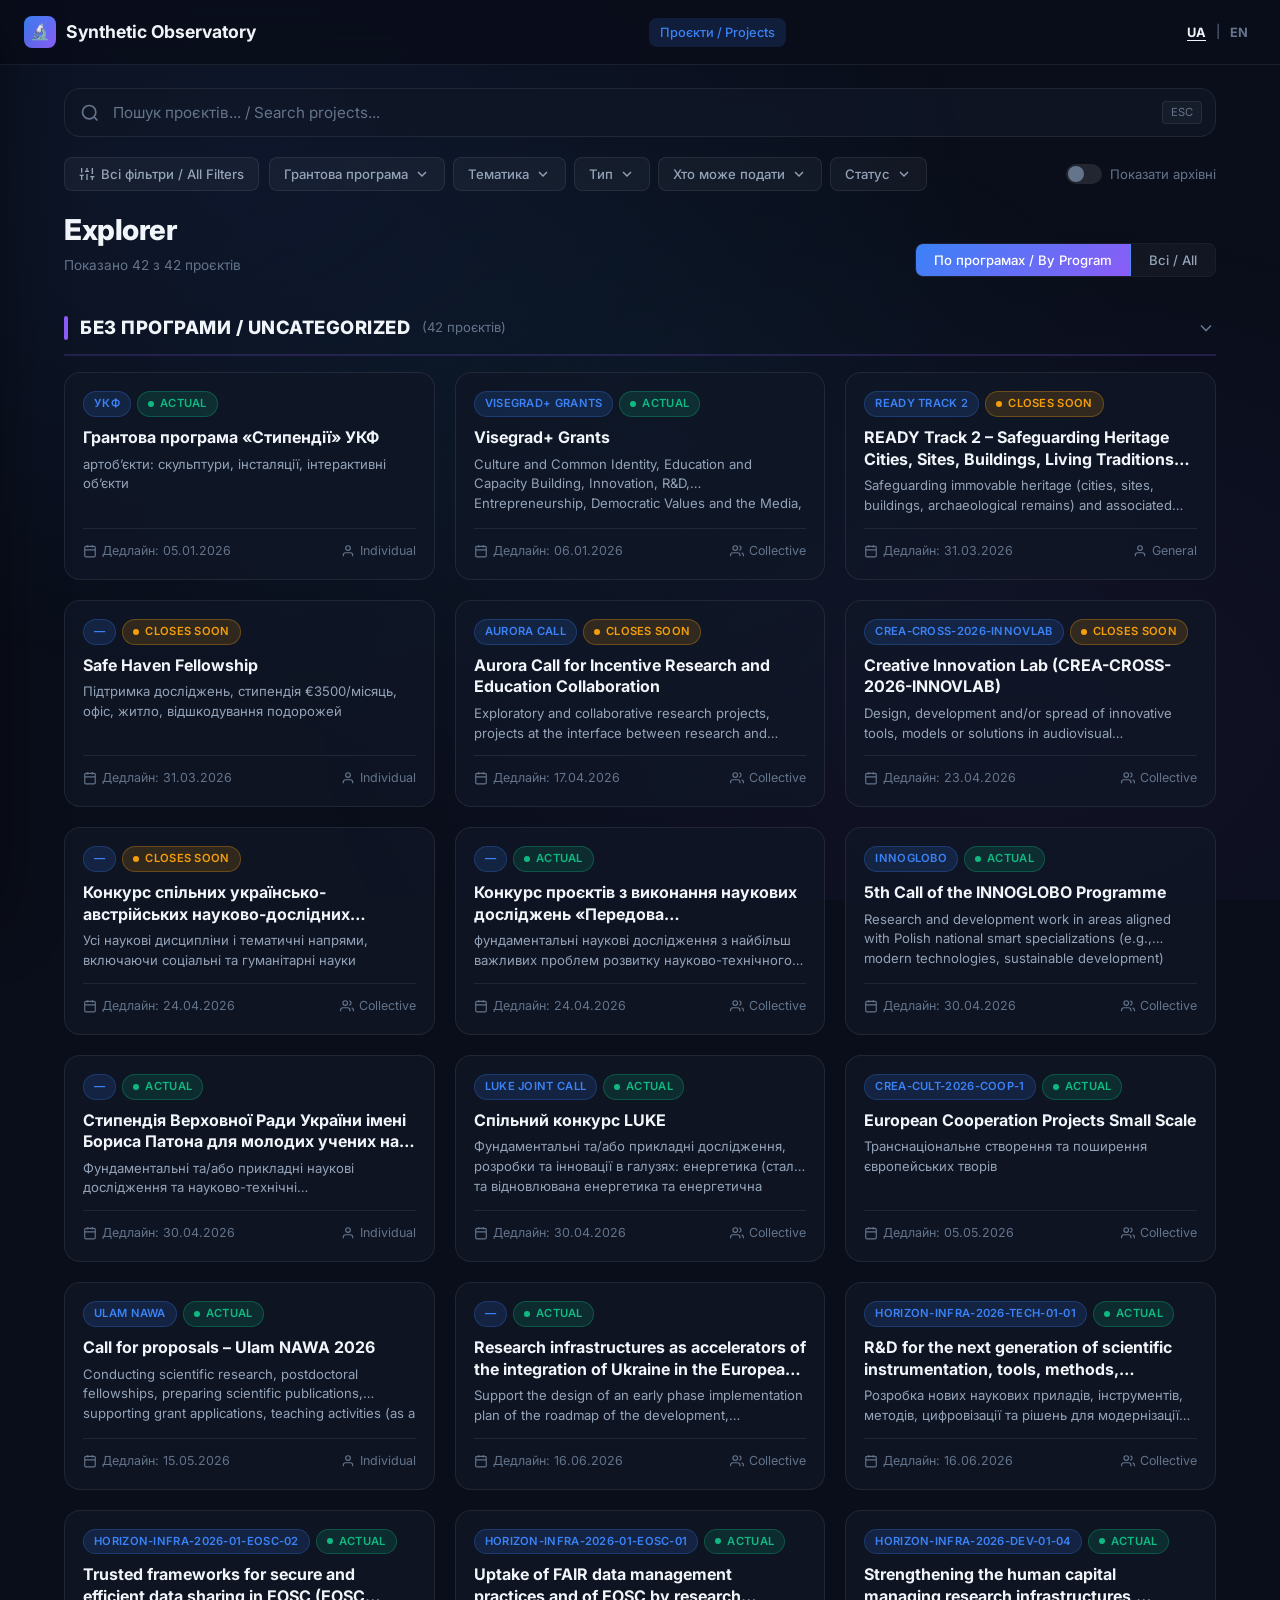
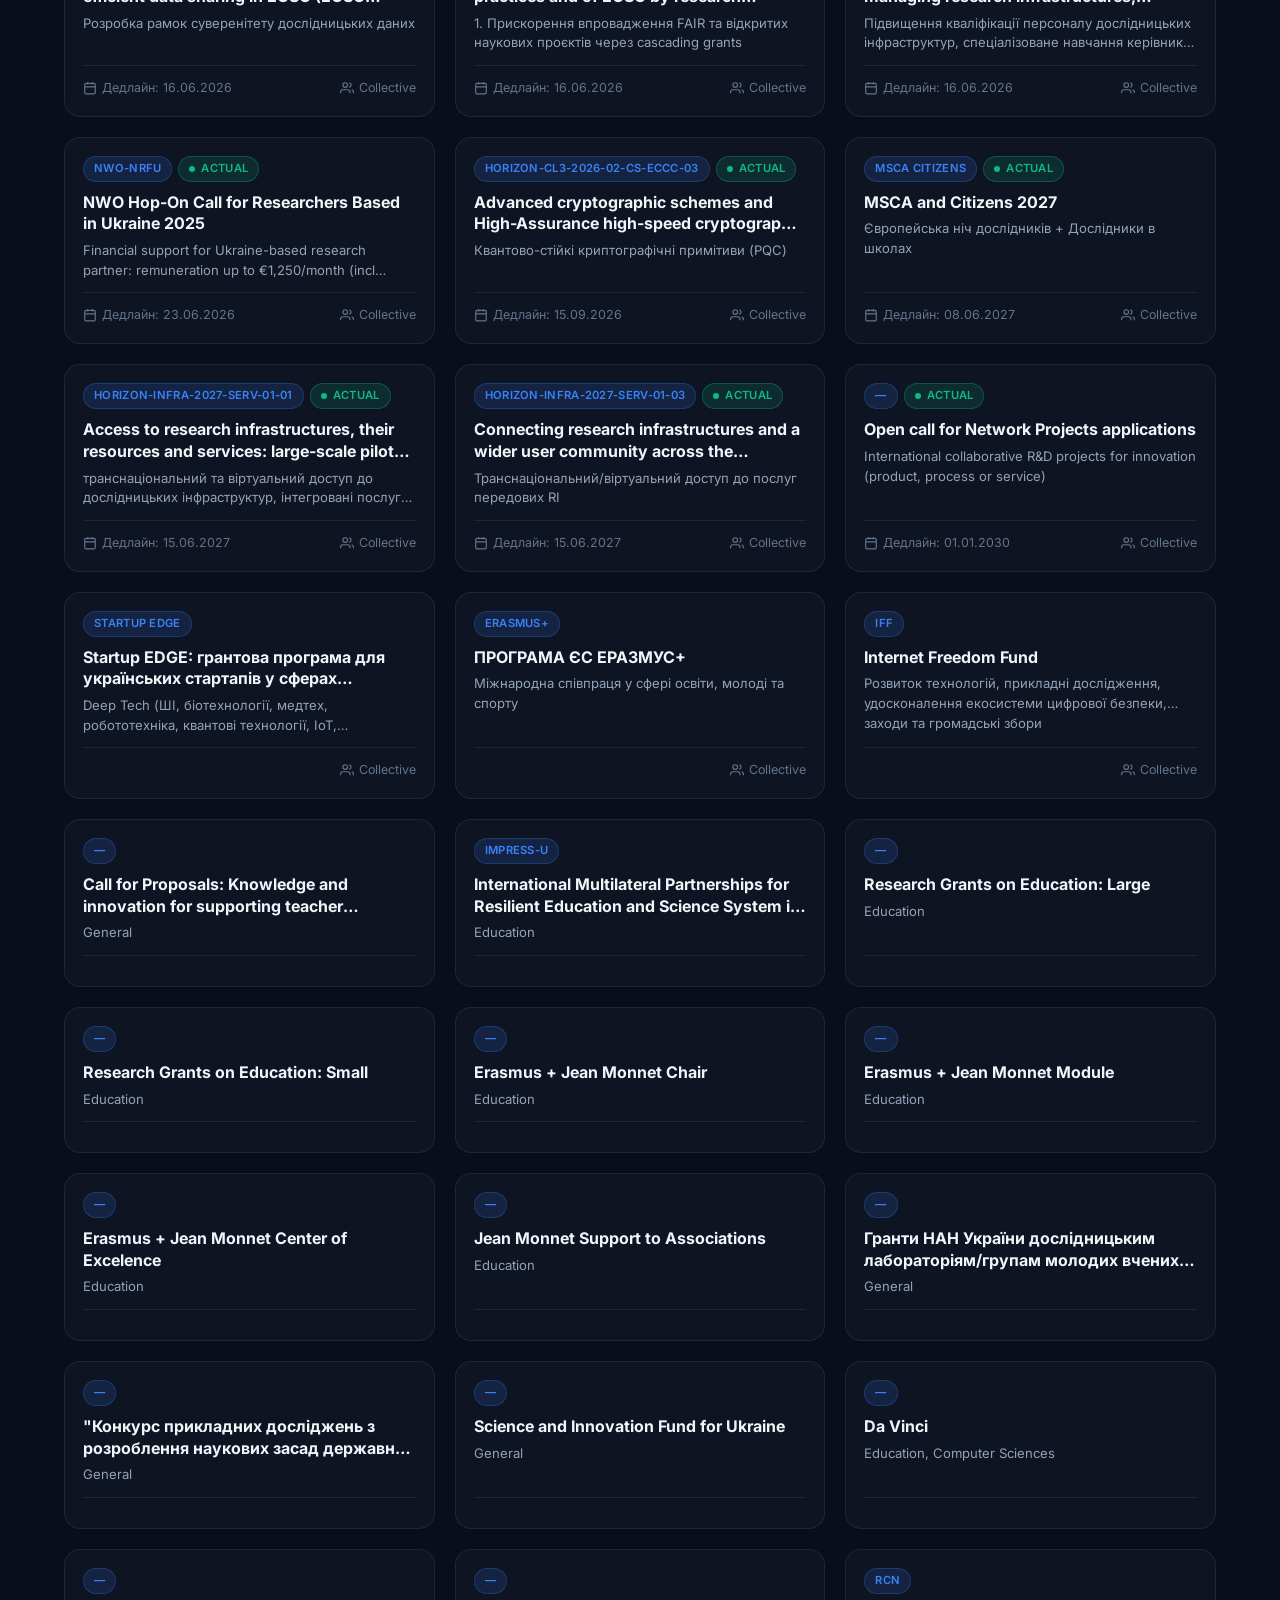
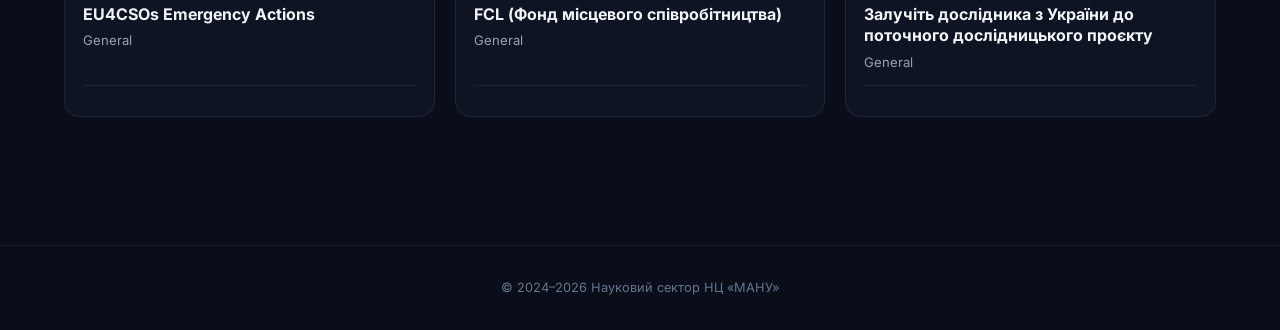
==== commit 7cd2565a: "stable back" ====
--- a/projects.html
+++ b/projects.html
@@ -138,6 +138,22 @@
         <div class="proj-sidebar-panel" id="sidebar-panel-status"></div>
       </div>
       <div class="proj-sidebar-section">
+<<<<<<< HEAD
+=======
+        <div class="proj-sidebar-label" data-i18n="date_filter">Фільтр за датами</div>
+        <div class="proj-date-filter-row">
+          <div class="proj-date-input-wrap">
+            <label data-i18n="date_from">Від</label>
+            <input type="date" id="sidebar-date-from" class="proj-date-input">
+          </div>
+          <div class="proj-date-input-wrap">
+            <label data-i18n="date_to">До</label>
+            <input type="date" id="sidebar-date-to" class="proj-date-input">
+          </div>
+        </div>
+      </div>
+      <div class="proj-sidebar-section">
+>>>>>>> de95b80eddd8354ced159439b0912a2fc573d0db
         <label class="proj-archive-toggle">
           <input type="checkbox" id="sidebar-toggle-archived">
           <span class="proj-toggle-track"><span class="proj-toggle-thumb"></span></span>
--- a/projects.css
+++ b/projects.css
@@ -374,6 +374,106 @@
   gap: 20px;
 }
 
+<<<<<<< HEAD
+=======
+/* ---------- Date Display ---------- */
+.proj-date {
+  display: inline-flex; align-items: center; gap: 4px;
+  font-size: 0.72rem; font-weight: 600;
+  color: var(--accent-blue);
+  letter-spacing: 0.2px;
+}
+.proj-date-label {
+  color: var(--text-muted); font-weight: 500;
+  text-transform: uppercase; font-size: 0.65rem;
+  letter-spacing: 0.4px;
+}
+.proj-date-value {
+  font-family: 'Inter', monospace;
+  font-size: 0.78rem; font-weight: 700;
+  letter-spacing: 0.5px;
+}
+.proj-date-deadline .proj-date-value {
+  color: var(--accent-rose);
+}
+.proj-card-dates {
+  display: flex; flex-wrap: wrap; gap: 8px;
+  margin-bottom: 10px; padding-bottom: 8px;
+  border-bottom: 1px solid var(--border-glass);
+}
+
+/* Modal/Detail dates box */
+.proj-modal-dates-box {
+  background: var(--bg-card);
+  border: 1px solid var(--border-glass);
+  border-radius: var(--radius-md);
+  padding: 16px;
+  margin-bottom: 14px;
+}
+.proj-date-row {
+  display: flex; align-items: center; justify-content: space-between;
+  padding: 8px 0;
+  border-bottom: 1px solid rgba(255,255,255,0.04);
+}
+.proj-date-row:last-of-type { border-bottom: none; }
+.proj-date-row .proj-date-label {
+  font-size: 0.72rem; font-weight: 600;
+  color: var(--text-muted); text-transform: uppercase;
+  letter-spacing: 0.4px;
+}
+.proj-date-row .proj-date-value {
+  font-family: 'Inter', monospace;
+  font-size: 0.88rem; font-weight: 700;
+  color: var(--accent-blue); letter-spacing: 0.5px;
+}
+.proj-date-row.proj-date-deadline .proj-date-value {
+  color: var(--accent-rose);
+  font-size: 1rem;
+}
+.proj-date-row.proj-date-deadline .proj-date-label {
+  color: var(--accent-rose);
+}
+
+/* ---------- Date Filter Inputs ---------- */
+.proj-date-filter-row {
+  display: flex; gap: 10px;
+}
+.proj-date-input-wrap {
+  flex: 1; display: flex; flex-direction: column; gap: 4px;
+}
+.proj-date-input-wrap label {
+  font-size: 0.7rem; font-weight: 600;
+  color: var(--text-muted); text-transform: uppercase;
+  letter-spacing: 0.4px;
+}
+.proj-date-input {
+  padding: 8px 10px;
+  border-radius: var(--radius-sm);
+  border: 1px solid var(--border-glass);
+  background: var(--bg-primary);
+  color: var(--text-primary);
+  font-family: inherit; font-size: 0.82rem;
+  outline: none; transition: var(--transition);
+  color-scheme: dark;
+}
+.proj-date-input:focus {
+  border-color: rgba(59,130,246,0.4);
+  box-shadow: 0 0 0 2px rgba(59,130,246,0.1);
+}
+
+/* Inline date filter in filter bar */
+.proj-date-filter-inline {
+  display: flex; align-items: center; gap: 6px;
+  color: var(--text-muted);
+}
+.proj-date-filter-inline .proj-date-input {
+  width: 130px; padding: 7px 8px; font-size: 0.78rem;
+}
+.proj-date-sep {
+  color: var(--text-muted); font-size: 0.8rem;
+}
+
+>>>>>>> de95b80eddd8354ced159439b0912a2fc573d0db
 /* ---------- Filter Sidebar ---------- */
 .proj-filters-toggle-btn {
   border: 1px solid rgba(139,92,246,0.3) !important;
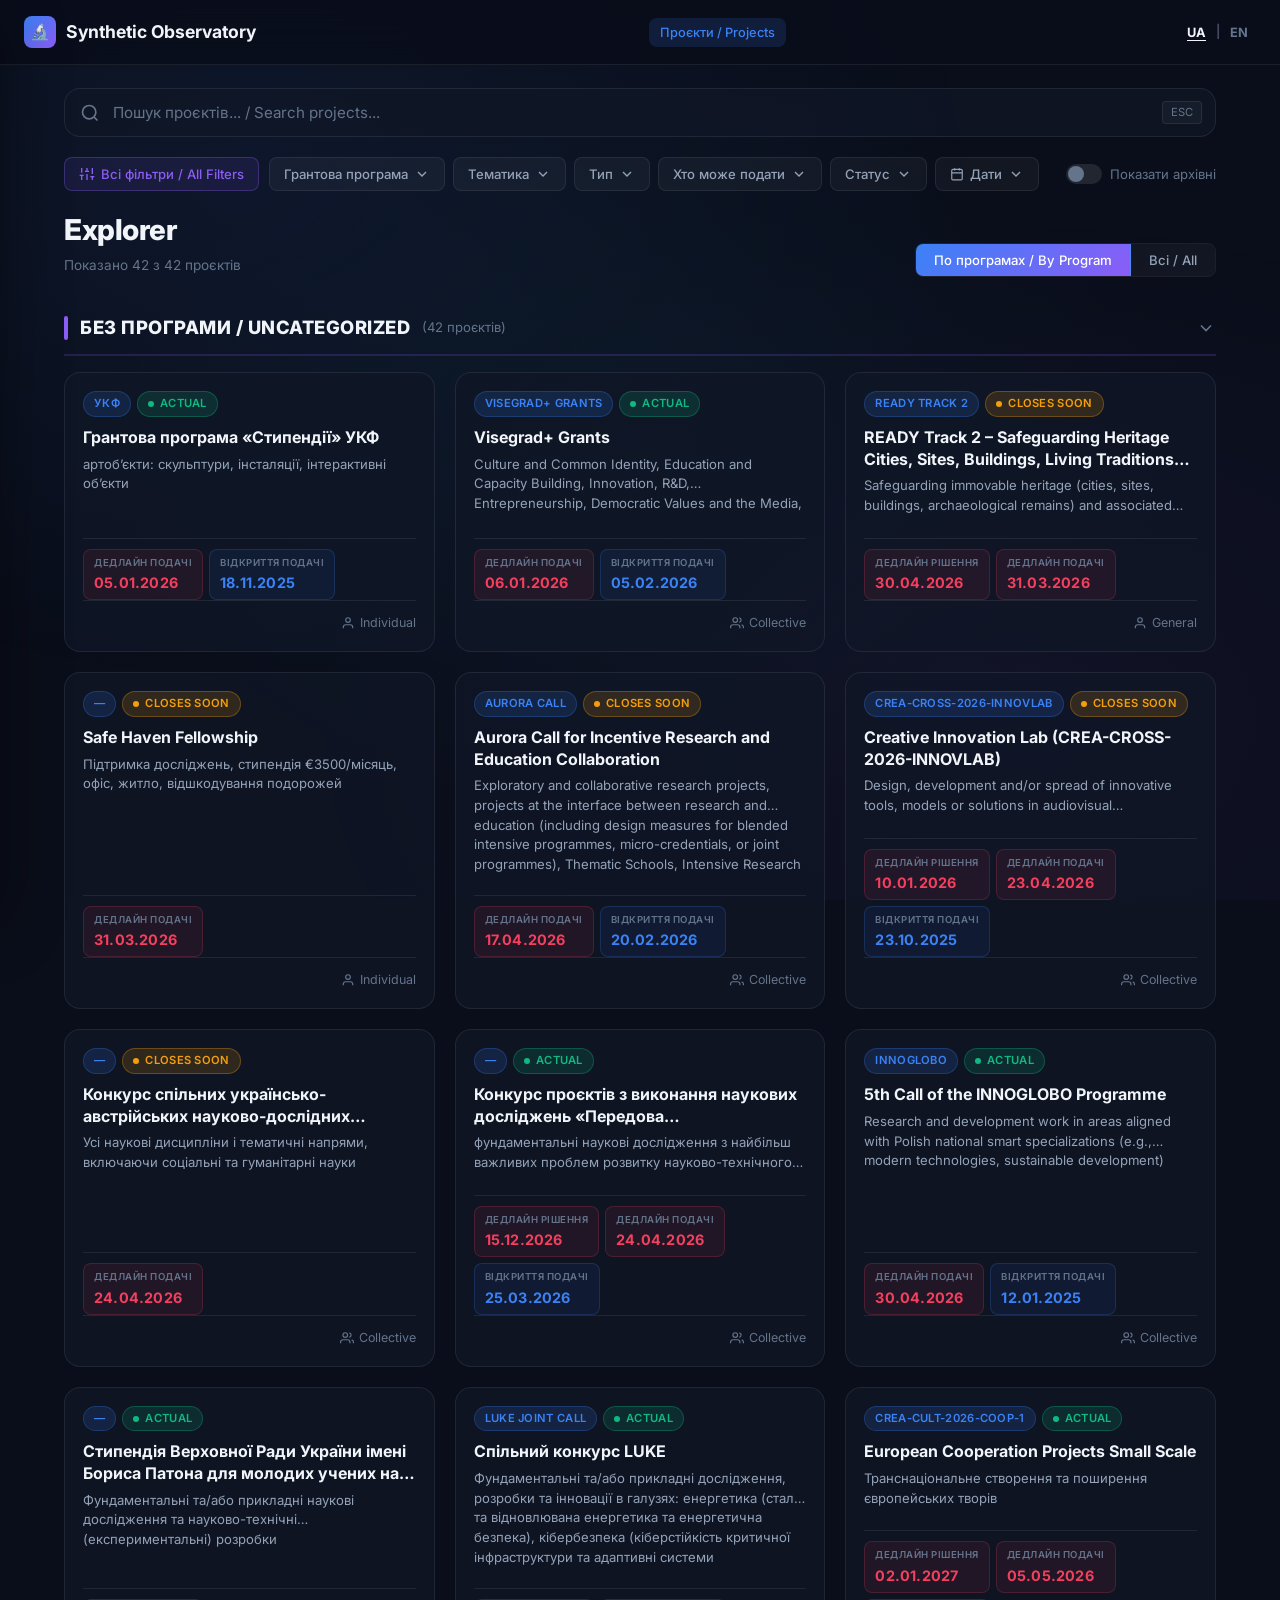
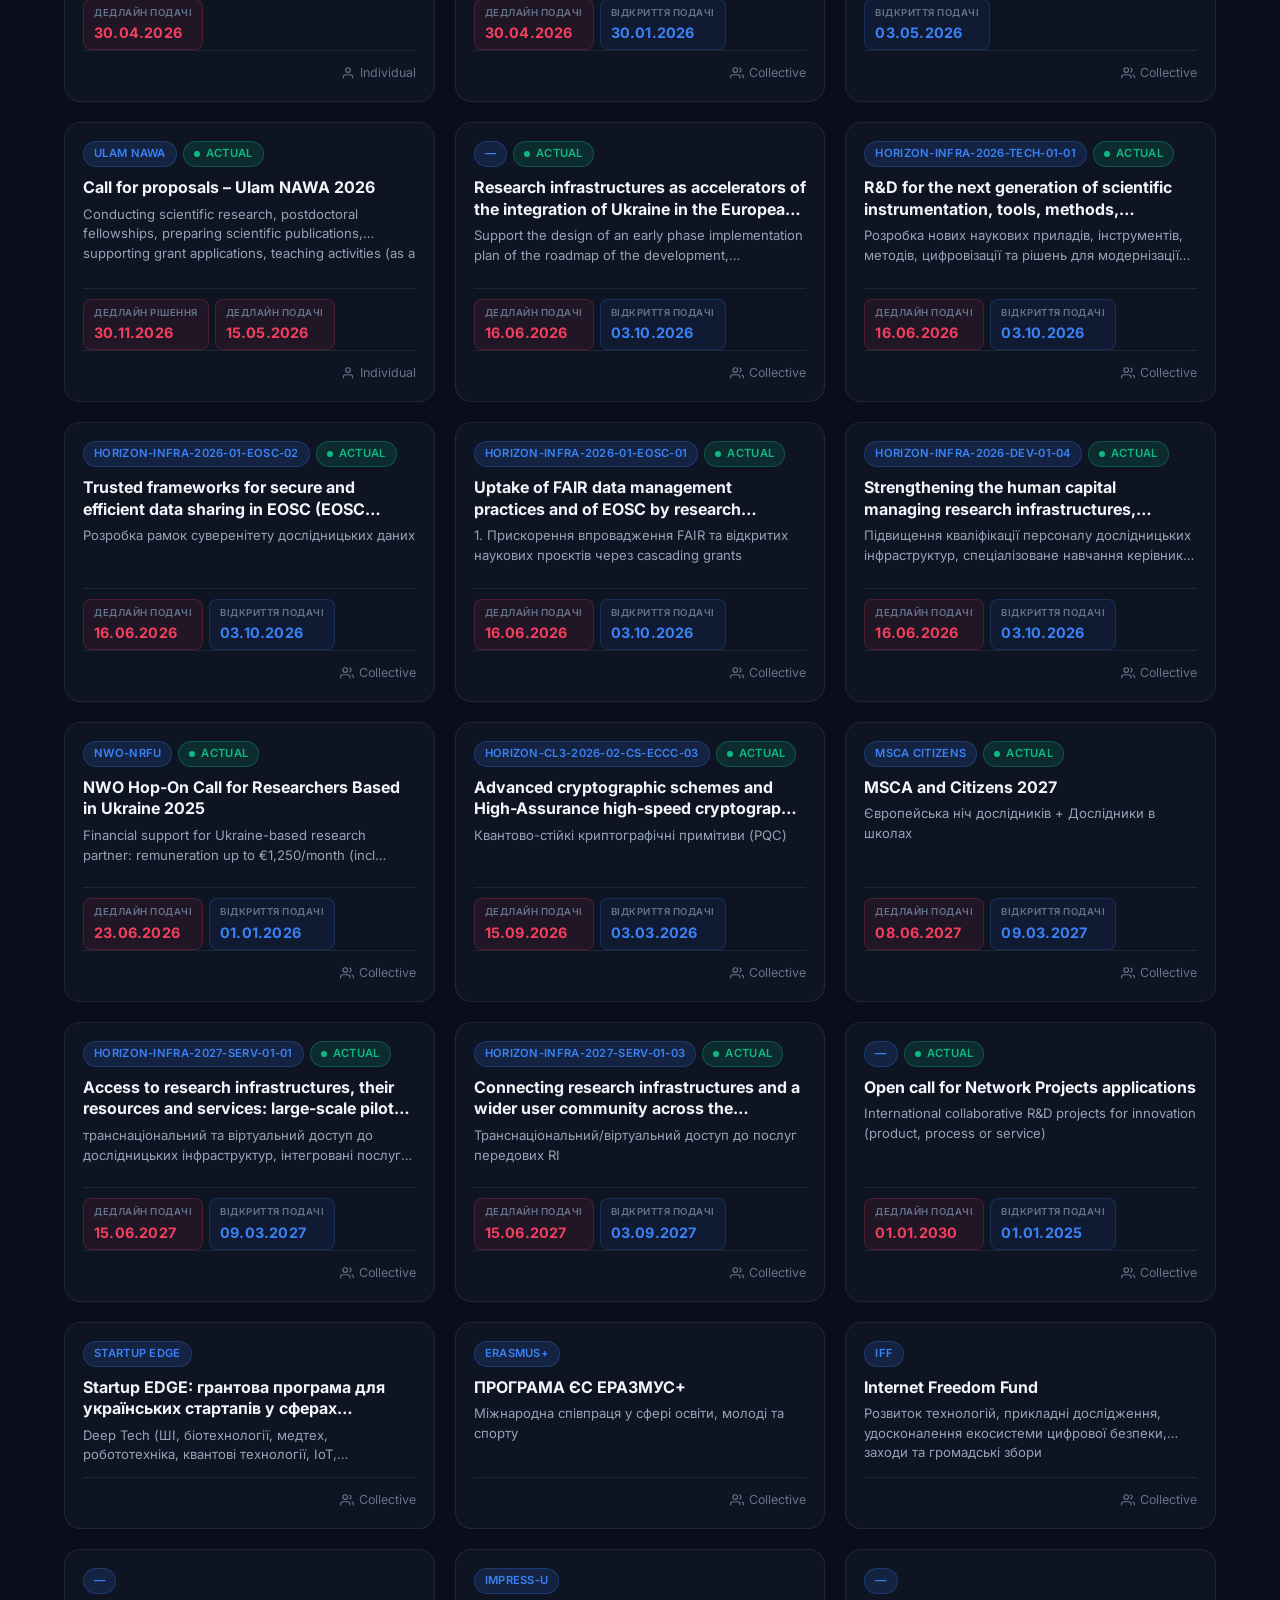
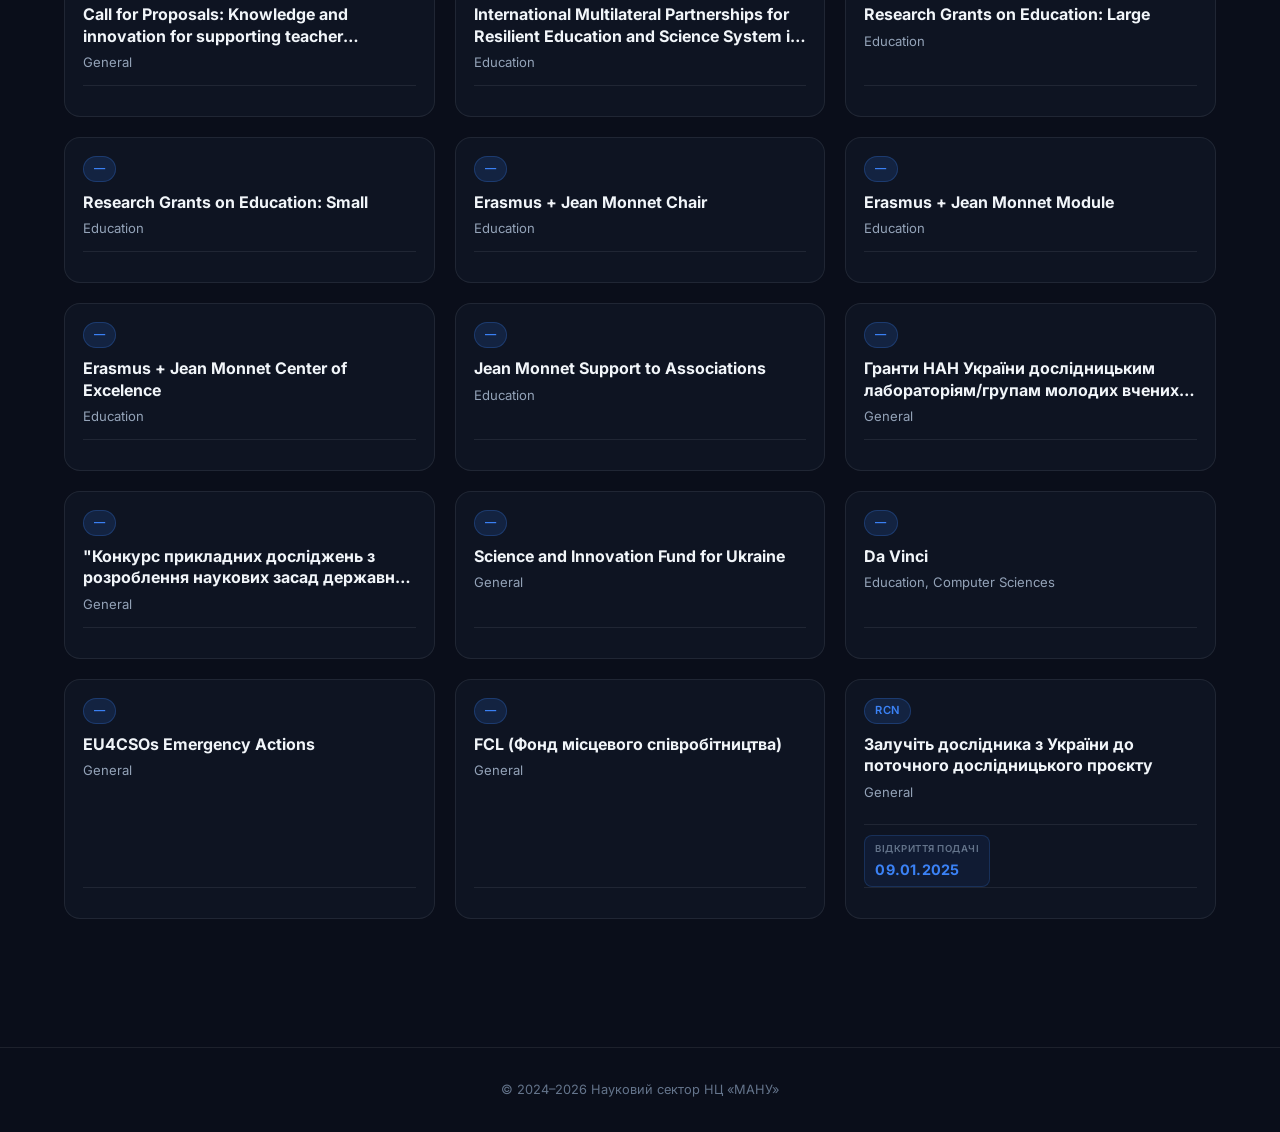
==== commit b1dcde7a: "Add dynamic date filtering + unified date display styling Date filtering: - Auto-detects date fields" ====
--- a/projects.html
+++ b/projects.html
@@ -85,6 +85,14 @@
           </button>
           <div class="proj-dropdown-panel" id="panel-status"></div>
         </div>
+        <div class="proj-filter-dropdown" data-filter="date" id="date-filter-dd">
+          <button class="proj-filter-btn" id="btn-filter-date">
+            <svg viewBox="0 0 24 24" width="14" height="14" fill="none" stroke="currentColor" stroke-width="2"><rect x="3" y="4" width="18" height="18" rx="2"/><path d="M16 2v4M8 2v4M3 10h18"/></svg>
+            <span data-i18n="date_filter">Дати</span>
+            <svg viewBox="0 0 24 24" width="16" height="16" fill="none" stroke="currentColor" stroke-width="2"><path d="M6 9l6 6 6-6"/></svg>
+          </button>
+          <div class="proj-dropdown-panel" id="panel-date"></div>
+        </div>
       </div>
       <label class="proj-archive-toggle">
         <input type="checkbox" id="toggle-archived">
@@ -137,23 +145,10 @@
         <div class="proj-sidebar-label" data-i18n="filter_status">Статус</div>
         <div class="proj-sidebar-panel" id="sidebar-panel-status"></div>
       </div>
-      <div class="proj-sidebar-section">
-<<<<<<< HEAD
-=======
-        <div class="proj-sidebar-label" data-i18n="date_filter">Фільтр за датами</div>
-        <div class="proj-date-filter-row">
-          <div class="proj-date-input-wrap">
-            <label data-i18n="date_from">Від</label>
-            <input type="date" id="sidebar-date-from" class="proj-date-input">
-          </div>
-          <div class="proj-date-input-wrap">
-            <label data-i18n="date_to">До</label>
-            <input type="date" id="sidebar-date-to" class="proj-date-input">
-          </div>
-        </div>
+      <div class="proj-sidebar-section" id="sidebar-date-section">
+        <!-- date range filters — populated dynamically after data loads -->
       </div>
       <div class="proj-sidebar-section">
->>>>>>> de95b80eddd8354ced159439b0912a2fc573d0db
         <label class="proj-archive-toggle">
           <input type="checkbox" id="sidebar-toggle-archived">
           <span class="proj-toggle-track"><span class="proj-toggle-thumb"></span></span>
--- a/projects.css
+++ b/projects.css
@@ -374,106 +374,85 @@
   gap: 20px;
 }
 
-<<<<<<< HEAD
-=======
 /* ---------- Date Display ---------- */
-.proj-date {
-  display: inline-flex; align-items: center; gap: 4px;
-  font-size: 0.72rem; font-weight: 600;
-  color: var(--accent-blue);
-  letter-spacing: 0.2px;
-}
-.proj-date-label {
-  color: var(--text-muted); font-weight: 500;
-  text-transform: uppercase; font-size: 0.65rem;
-  letter-spacing: 0.4px;
-}
-.proj-date-value {
-  font-family: 'Inter', monospace;
-  font-size: 0.78rem; font-weight: 700;
-  letter-spacing: 0.5px;
-}
-.proj-date-deadline .proj-date-value {
-  color: var(--accent-rose);
-}
+
+/* Date chips shown inside project cards */
 .proj-card-dates {
-  display: flex; flex-wrap: wrap; gap: 8px;
-  margin-bottom: 10px; padding-bottom: 8px;
-  border-bottom: 1px solid var(--border-glass);
-}
-
-/* Modal/Detail dates box */
-.proj-modal-dates-box {
-  background: var(--bg-card);
-  border: 1px solid var(--border-glass);
-  border-radius: var(--radius-md);
-  padding: 16px;
-  margin-bottom: 14px;
+  display: flex; flex-wrap: wrap; gap: 6px;
+  margin-top: 10px; padding-top: 10px;
+  border-top: 1px solid var(--border-glass);
+}
+.proj-date-chip {
+  display: inline-flex; flex-direction: column; align-items: flex-start; gap: 1px;
+  padding: 5px 10px; border-radius: var(--radius-sm);
+  background: rgba(59,130,246,0.08); border: 1px solid rgba(59,130,246,0.2);
+}
+.proj-date-chip.is-deadline {
+  background: rgba(244,63,94,0.08); border-color: rgba(244,63,94,0.2);
+}
+.proj-date-chip-label {
+  font-size: 0.6rem; font-weight: 600;
+  text-transform: uppercase; letter-spacing: 0.5px; color: var(--text-muted);
+}
+.proj-date-chip-value {
+  font-size: 0.9rem; font-weight: 700;
+  font-family: inherit; color: var(--accent-blue); letter-spacing: 0.2px;
+}
+.proj-date-chip.is-deadline .proj-date-chip-value { color: var(--accent-rose); }
+
+/* Unified dates box for modal and detail page */
+.proj-dates-box {
+  background: var(--bg-card); border: 1px solid var(--border-glass);
+  border-radius: var(--radius-md); padding: 14px 16px; margin-bottom: 14px;
+}
+.proj-dates-box-title {
+  font-size: 0.68rem; font-weight: 700;
+  text-transform: uppercase; letter-spacing: 0.5px;
+  color: var(--text-muted); margin-bottom: 10px;
 }
 .proj-date-row {
   display: flex; align-items: center; justify-content: space-between;
-  padding: 8px 0;
-  border-bottom: 1px solid rgba(255,255,255,0.04);
+  padding: 7px 0; border-bottom: 1px solid rgba(255,255,255,0.04); gap: 8px;
 }
 .proj-date-row:last-of-type { border-bottom: none; }
-.proj-date-row .proj-date-label {
+.proj-date-row-label {
   font-size: 0.72rem; font-weight: 600;
-  color: var(--text-muted); text-transform: uppercase;
-  letter-spacing: 0.4px;
-}
-.proj-date-row .proj-date-value {
-  font-family: 'Inter', monospace;
-  font-size: 0.88rem; font-weight: 700;
-  color: var(--accent-blue); letter-spacing: 0.5px;
-}
-.proj-date-row.proj-date-deadline .proj-date-value {
-  color: var(--accent-rose);
-  font-size: 1rem;
-}
-.proj-date-row.proj-date-deadline .proj-date-label {
-  color: var(--accent-rose);
-}
-
-/* ---------- Date Filter Inputs ---------- */
-.proj-date-filter-row {
-  display: flex; gap: 10px;
-}
-.proj-date-input-wrap {
-  flex: 1; display: flex; flex-direction: column; gap: 4px;
-}
+  text-transform: uppercase; letter-spacing: 0.4px; color: var(--text-muted); flex-shrink: 0;
+}
+.proj-date-row-value {
+  font-size: 0.9rem; font-weight: 700;
+  font-family: inherit; color: var(--accent-blue);
+  letter-spacing: 0.3px; text-align: right;
+}
+.proj-date-row.is-deadline .proj-date-row-value { color: var(--accent-rose); font-size: 1rem; }
+.proj-date-row.is-deadline .proj-date-row-label { color: var(--accent-rose); }
+
+/* Date filter inputs (filter bar dropdown + sidebar) */
+.proj-date-filter-section { padding: 4px 0; }
+.proj-date-filter-field { margin-bottom: 14px; }
+.proj-date-filter-field:last-child { margin-bottom: 0; }
+.proj-date-filter-field-label {
+  font-size: 0.7rem; font-weight: 600;
+  text-transform: uppercase; letter-spacing: 0.4px; color: var(--text-muted); margin-bottom: 6px;
+}
+.proj-date-filter-row { display: flex; gap: 8px; }
+.proj-date-input-wrap { flex: 1; display: flex; flex-direction: column; gap: 3px; }
 .proj-date-input-wrap label {
-  font-size: 0.7rem; font-weight: 600;
-  color: var(--text-muted); text-transform: uppercase;
-  letter-spacing: 0.4px;
+  font-size: 0.65rem; font-weight: 600; color: var(--text-muted);
+  text-transform: uppercase; letter-spacing: 0.4px;
 }
 .proj-date-input {
-  padding: 8px 10px;
-  border-radius: var(--radius-sm);
-  border: 1px solid var(--border-glass);
-  background: var(--bg-primary);
-  color: var(--text-primary);
-  font-family: inherit; font-size: 0.82rem;
-  outline: none; transition: var(--transition);
-  color-scheme: dark;
+  padding: 7px 8px; border-radius: var(--radius-sm);
+  border: 1px solid var(--border-glass); background: var(--bg-primary);
+  color: var(--text-primary); font-family: inherit; font-size: 0.8rem;
+  outline: none; transition: var(--transition); color-scheme: dark; width: 100%;
+  box-sizing: border-box;
 }
 .proj-date-input:focus {
-  border-color: rgba(59,130,246,0.4);
-  box-shadow: 0 0 0 2px rgba(59,130,246,0.1);
-}
-
-/* Inline date filter in filter bar */
-.proj-date-filter-inline {
-  display: flex; align-items: center; gap: 6px;
-  color: var(--text-muted);
-}
-.proj-date-filter-inline .proj-date-input {
-  width: 130px; padding: 7px 8px; font-size: 0.78rem;
-}
-.proj-date-sep {
-  color: var(--text-muted); font-size: 0.8rem;
-}
-
->>>>>>> de95b80eddd8354ced159439b0912a2fc573d0db
+  border-color: rgba(59,130,246,0.4); box-shadow: 0 0 0 2px rgba(59,130,246,0.1);
+}
+#panel-date { min-width: 300px; padding: 14px; }
+
 /* ---------- Filter Sidebar ---------- */
 .proj-filters-toggle-btn {
   border: 1px solid rgba(139,92,246,0.3) !important;
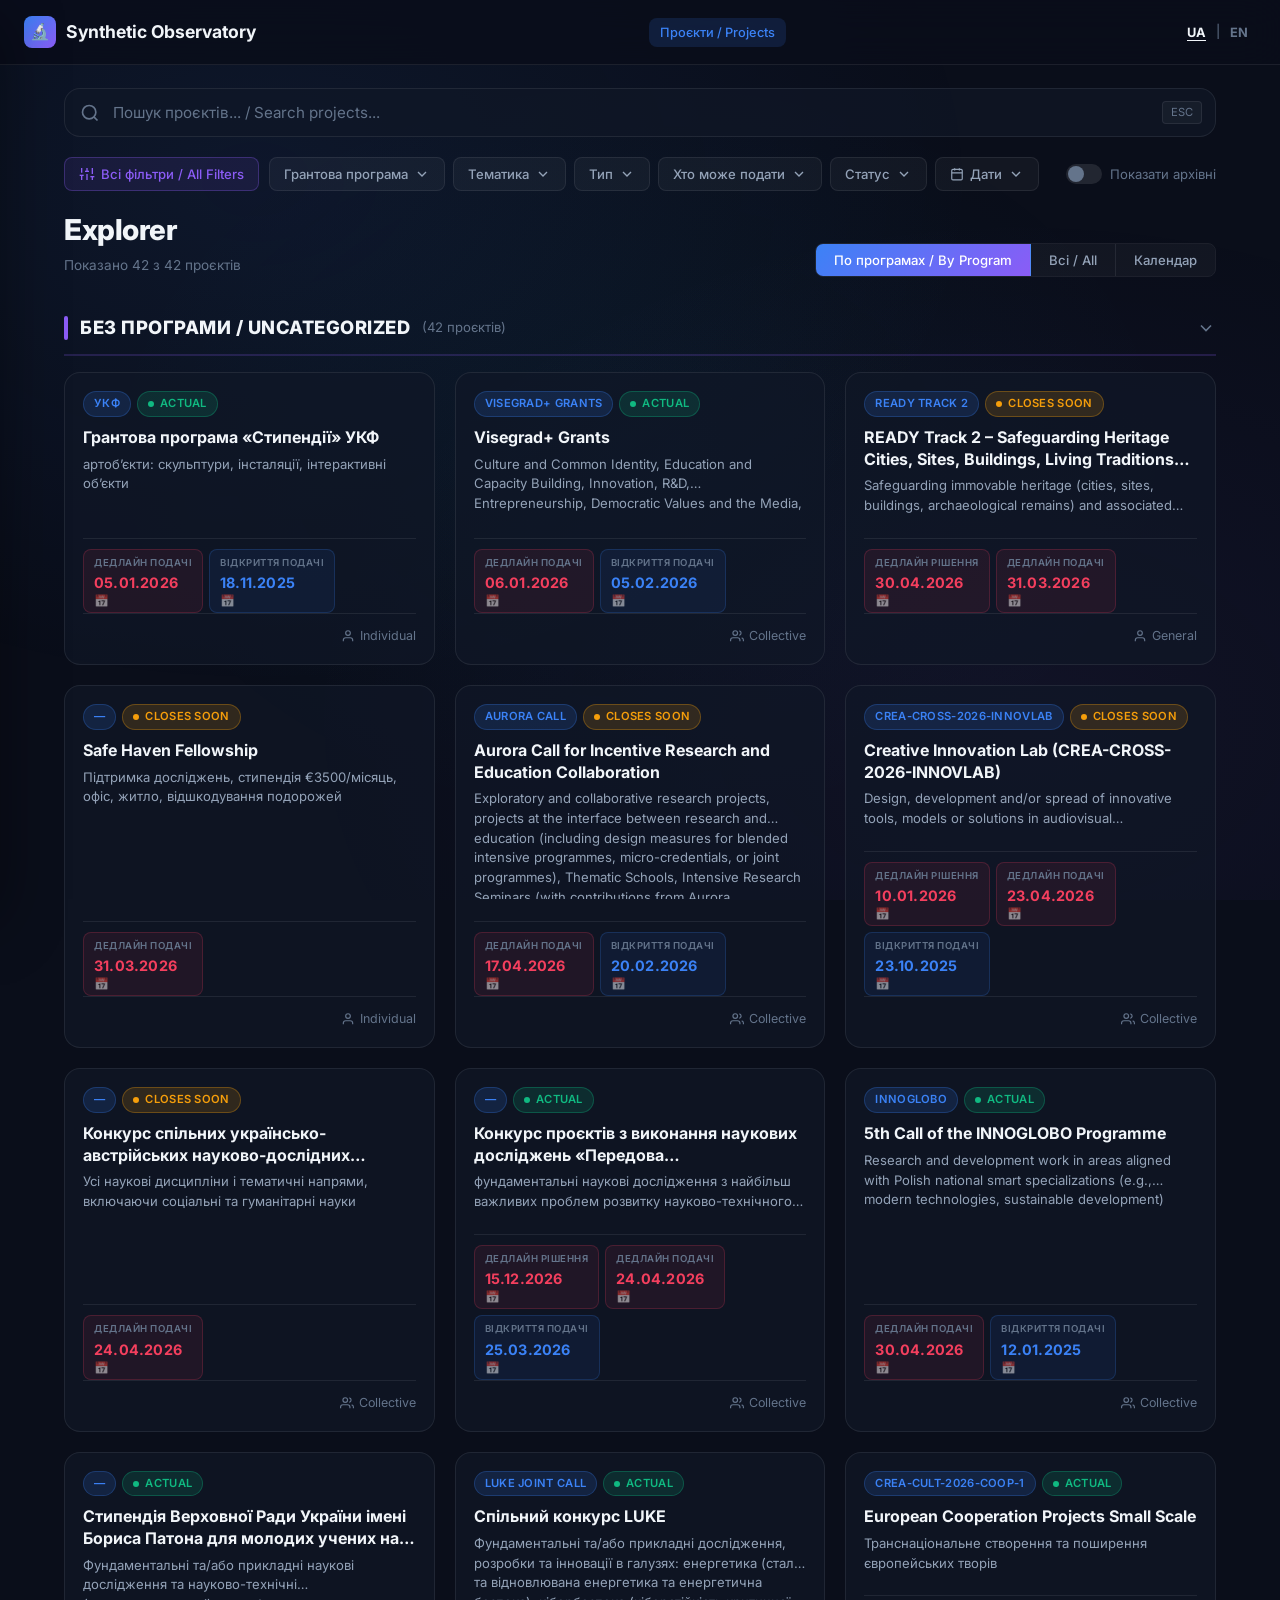
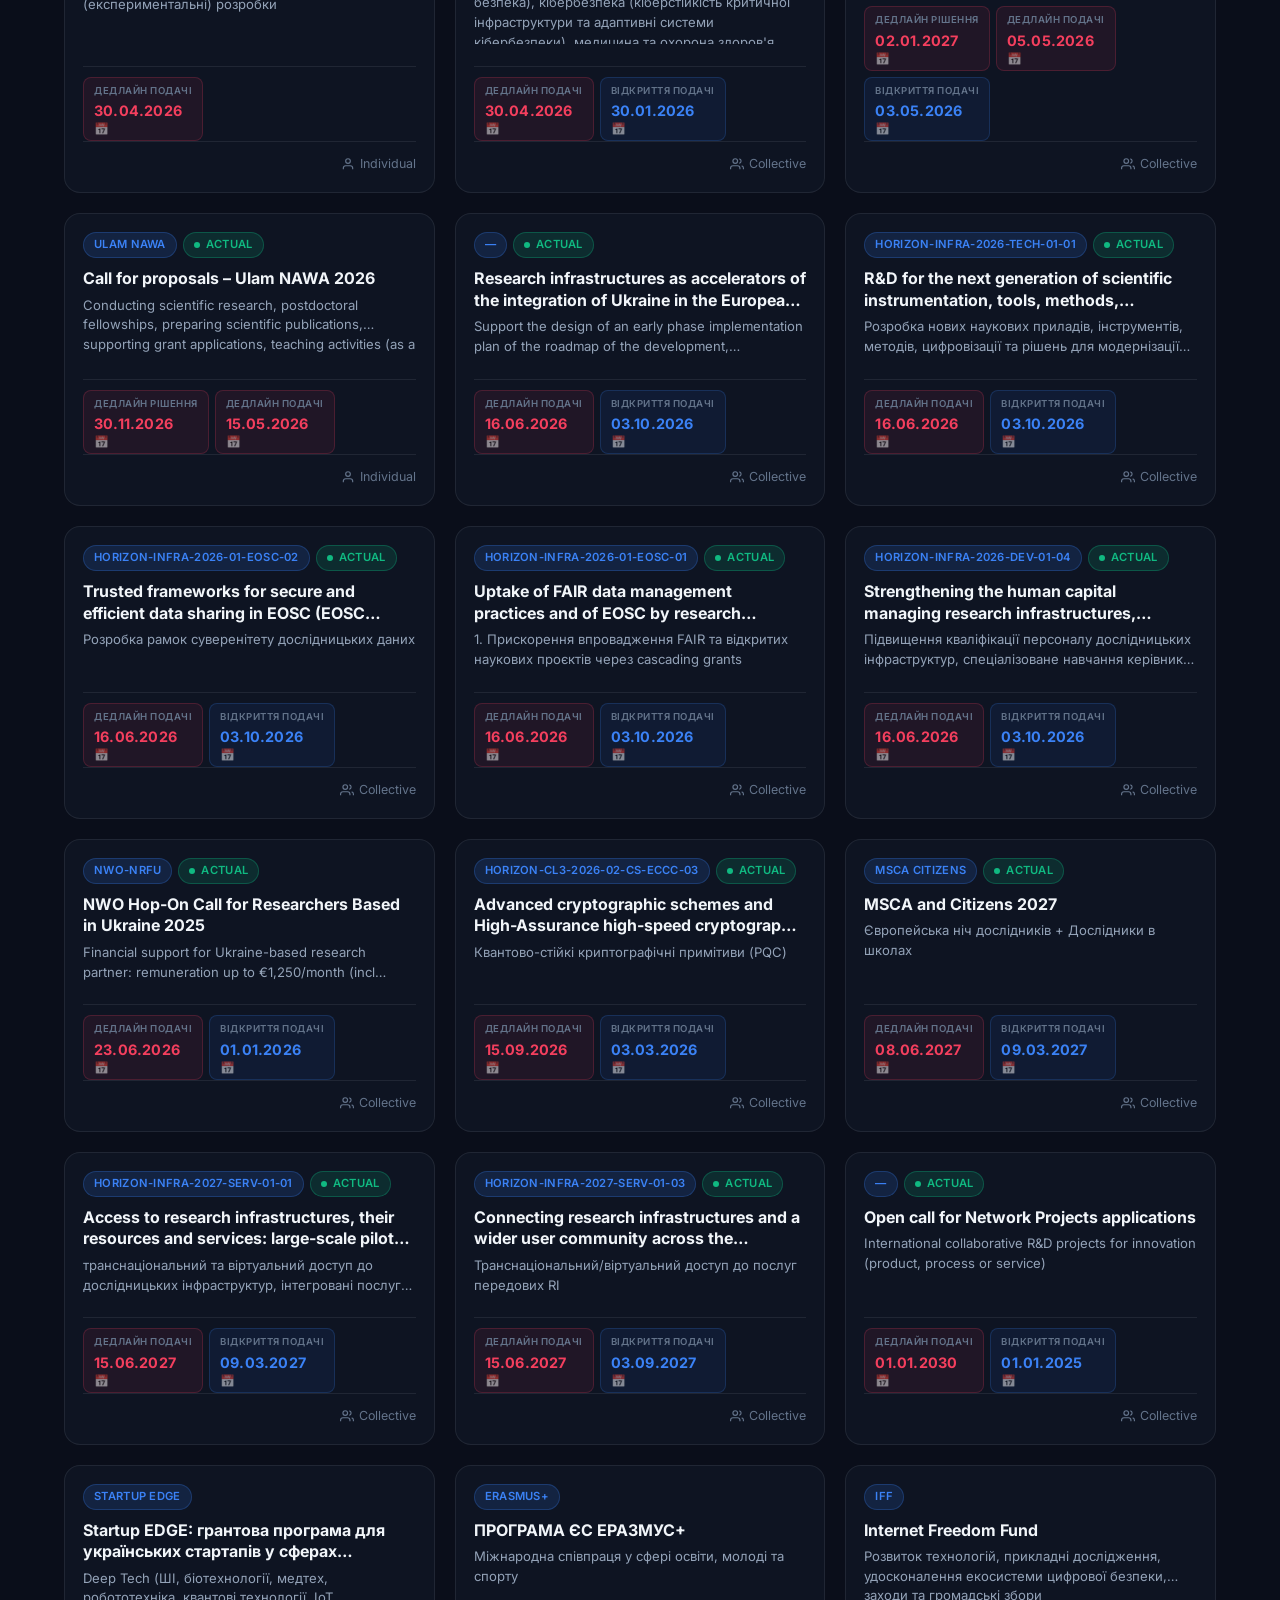
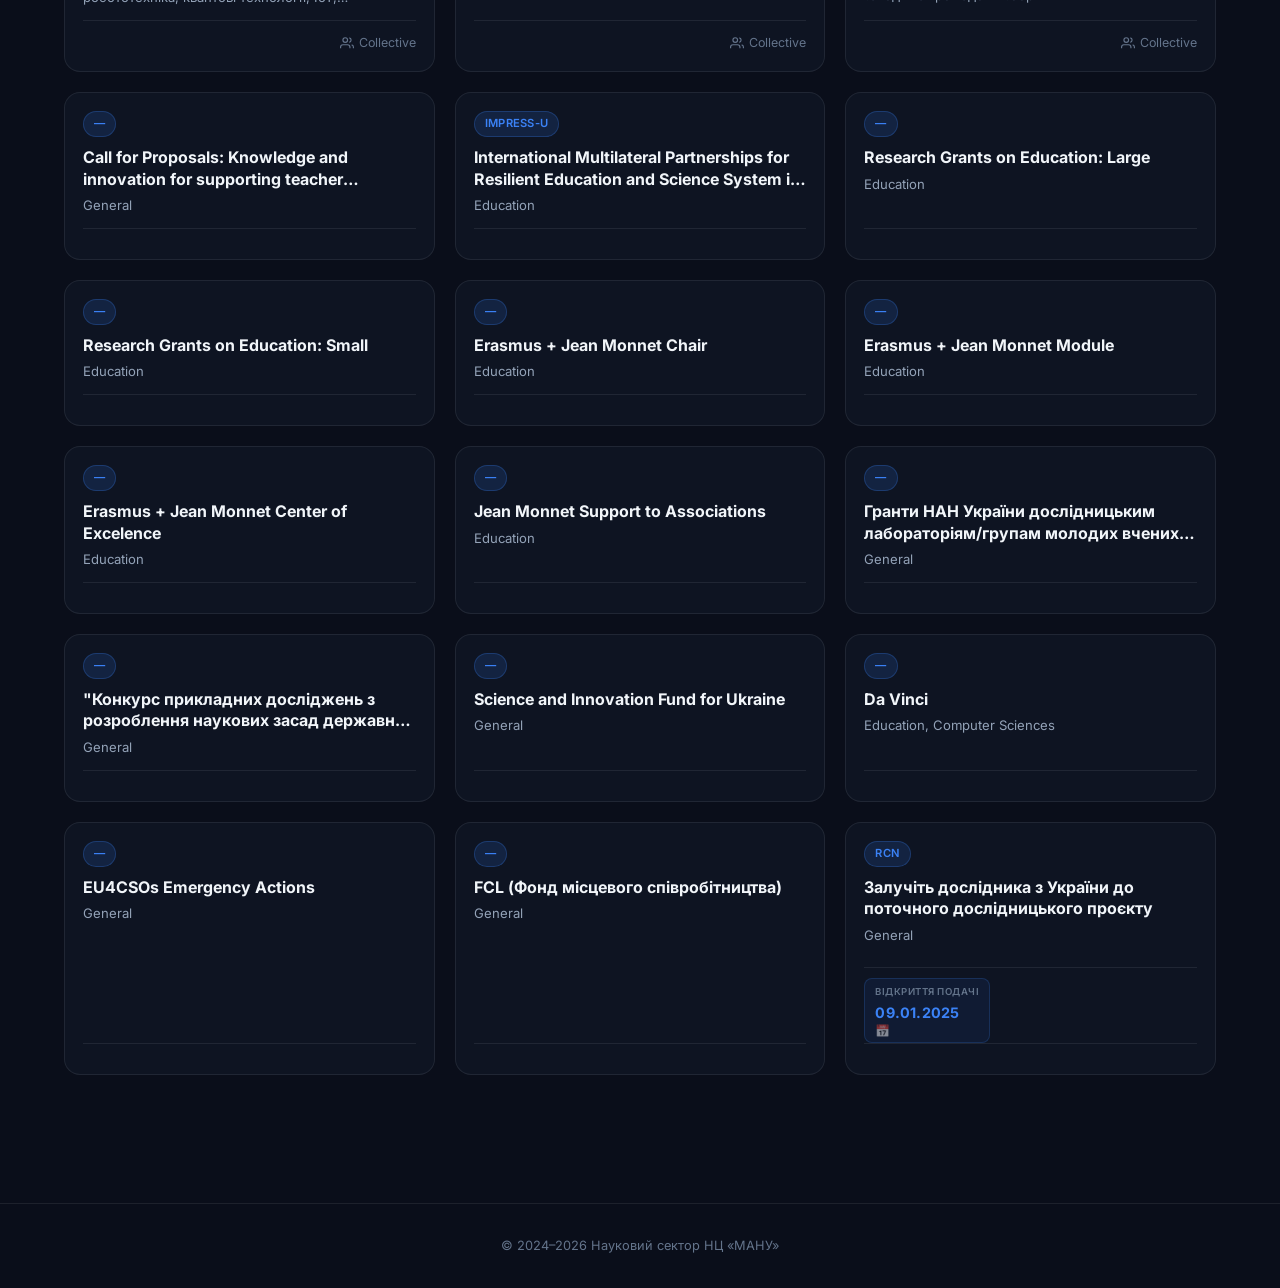
==== commit 16a71076: "Add Calendar view with Google Calendar integration - New 'Calendar' button in the view toggle (along" ====
--- a/projects.html
+++ b/projects.html
@@ -111,6 +111,7 @@
       <div class="proj-view-toggle">
         <button class="proj-view-btn active" id="btn-view-program" data-i18n="view_by_program">По програмах / By Program</button>
         <button class="proj-view-btn" id="btn-view-all" data-i18n="view_all">Всi / All</button>
+        <button class="proj-view-btn" id="btn-view-calendar" data-i18n="view_calendar">Календар</button>
       </div>
     </div>
 
@@ -170,6 +171,6 @@
     <div class="modal-content" id="modal-body"></div>
   </div>
 
-  <script src="projects.js?v=20260325b"></script>
+  <script src="projects.js?v=20260405a"></script>
 </body>
 </html>
--- a/projects.css
+++ b/projects.css
@@ -156,7 +156,7 @@
   border: none; background: var(--bg-glass); color: var(--text-secondary);
   cursor: pointer; font-family: inherit; transition: var(--transition); white-space: nowrap;
 }
-.proj-view-btn:first-child { border-right: 1px solid var(--border-glass); }
+.proj-view-btn:not(:last-child) { border-right: 1px solid var(--border-glass); }
 .proj-view-btn.active { background: var(--gradient-accent); color: #fff; }
 
 /* ---------- Program Group ---------- */
@@ -644,3 +644,171 @@
   .proj-card-img { height: 140px; }
   .proj-page-title { font-size: 1.4rem; }
 }
+
+/* ============================================
+   Calendar View
+   ============================================ */
+
+/* ---------- Google Calendar inline button ---------- */
+.proj-gcal-btn {
+  display: inline-flex; align-items: center; justify-content: center;
+  font-size: 0.75rem; line-height: 1;
+  text-decoration: none; opacity: 0.5;
+  transition: opacity 0.15s ease;
+  flex-shrink: 0;
+}
+.proj-gcal-btn:hover { opacity: 1; }
+
+/* ---------- Calendar Header ---------- */
+.proj-cal-header {
+  display: flex; align-items: center; justify-content: space-between;
+  flex-wrap: wrap; gap: 10px;
+  padding: 14px 18px;
+  background: var(--bg-card); border: 1px solid var(--border-glass);
+  border-radius: var(--radius-md); margin-bottom: 12px;
+}
+
+.proj-cal-mode-btns {
+  display: flex; border-radius: var(--radius-sm);
+  overflow: hidden; border: 1px solid var(--border-glass); flex-shrink: 0;
+}
+.proj-cal-mode-btn {
+  padding: 6px 16px; font-size: 0.8rem; font-weight: 600;
+  border: none; background: var(--bg-glass); color: var(--text-secondary);
+  cursor: pointer; font-family: inherit; transition: var(--transition);
+}
+.proj-cal-mode-btn:first-child { border-right: 1px solid var(--border-glass); }
+.proj-cal-mode-btn.active { background: var(--gradient-accent); color: #fff; }
+
+/* Date-type toggle buttons */
+.proj-cal-toggles { display: flex; gap: 6px; flex-wrap: wrap; }
+.proj-cal-toggle {
+  padding: 5px 12px; font-size: 0.78rem; font-weight: 600;
+  border-radius: 20px; cursor: pointer; font-family: inherit;
+  transition: var(--transition); border: 1.5px solid transparent; opacity: 0.45;
+}
+.proj-cal-toggle-on { opacity: 1; }
+.proj-cal-toggle-event {
+  background: rgba(59,130,246,0.12); border-color: rgba(59,130,246,0.35);
+  color: var(--accent-blue);
+}
+.proj-cal-toggle-event.proj-cal-toggle-on {
+  background: rgba(59,130,246,0.2); border-color: rgba(59,130,246,0.55);
+}
+.proj-cal-toggle-deadline {
+  background: rgba(245,158,11,0.12); border-color: rgba(245,158,11,0.35);
+  color: var(--accent-amber);
+}
+.proj-cal-toggle-deadline.proj-cal-toggle-on {
+  background: rgba(245,158,11,0.2); border-color: rgba(245,158,11,0.55);
+}
+.proj-cal-toggle:hover { opacity: 1; }
+
+/* Navigation */
+.proj-cal-nav {
+  display: flex; align-items: center; gap: 10px; flex-shrink: 0;
+}
+.proj-cal-nav-btn {
+  width: 30px; height: 30px; border-radius: var(--radius-sm);
+  border: 1px solid var(--border-glass); background: var(--bg-glass);
+  color: var(--text-secondary); font-size: 1.3rem; line-height: 1;
+  cursor: pointer; display: flex; align-items: center; justify-content: center;
+  transition: var(--transition); font-family: inherit;
+}
+.proj-cal-nav-btn:hover {
+  background: rgba(59,130,246,0.12); border-color: rgba(59,130,246,0.3);
+  color: var(--text-primary);
+}
+.proj-cal-title {
+  font-size: 0.95rem; font-weight: 700; color: var(--text-primary);
+  min-width: 160px; text-align: center;
+}
+
+/* ---------- Calendar Grid ---------- */
+.proj-cal-grid {
+  display: grid; grid-template-columns: repeat(7, 1fr);
+  border: 1px solid var(--border-glass);
+  border-radius: var(--radius-md); overflow: hidden;
+}
+
+/* Day-of-week headers */
+.proj-cal-day-header {
+  padding: 8px 4px; text-align: center;
+  font-size: 0.72rem; font-weight: 700; text-transform: uppercase;
+  letter-spacing: 0.4px; color: var(--text-muted);
+  background: var(--bg-secondary);
+  border-bottom: 1px solid var(--border-glass);
+  border-right: 1px solid var(--border-glass);
+}
+.proj-cal-day-header:last-child { border-right: none; }
+.proj-cal-today-header { color: var(--accent-blue); }
+
+/* Week view: date numbers under header */
+.proj-cal-week-date { font-size: 0.85rem; font-weight: 700; color: var(--text-primary); }
+
+/* Day cells */
+.proj-cal-cell {
+  min-height: 100px; padding: 6px 5px;
+  background: var(--bg-card);
+  border-right: 1px solid var(--border-glass);
+  border-bottom: 1px solid var(--border-glass);
+  display: flex; flex-direction: column; gap: 3px;
+  overflow: hidden; cursor: default;
+}
+.proj-cal-cell:nth-child(7n) { border-right: none; }
+.proj-cal-cell-empty { background: var(--bg-primary); opacity: 0.5; }
+
+/* Week cells — taller */
+.proj-cal-week-cell { min-height: 140px; }
+
+/* Today highlight */
+.proj-cal-today { background: rgba(59,130,246,0.05); }
+.proj-cal-day-num {
+  font-size: 0.75rem; font-weight: 600; color: var(--text-muted);
+  line-height: 1; margin-bottom: 2px; align-self: flex-start;
+}
+.proj-cal-today-num {
+  color: #fff; background: var(--accent-blue);
+  border-radius: 50%; width: 20px; height: 20px;
+  display: flex; align-items: center; justify-content: center;
+}
+
+/* Overflow indicator */
+.proj-cal-overflow {
+  font-size: 0.68rem; color: var(--text-muted); font-weight: 600;
+  padding: 1px 4px; cursor: default;
+}
+
+/* ---------- Event Chips ---------- */
+.proj-cal-chip {
+  font-size: 11px; font-weight: 500; line-height: 1.3;
+  white-space: nowrap; overflow: hidden; text-overflow: ellipsis;
+  padding: 2px 6px; border-radius: 3px; cursor: pointer;
+  transition: opacity 0.15s ease; user-select: none;
+  border: 1px solid transparent;
+}
+.proj-cal-chip:hover { opacity: 0.8; }
+
+/* Blue — event / opening / non-deadline */
+.proj-cal-chip-event {
+  background: rgba(59,130,246,0.18); color: var(--accent-blue);
+  border-color: rgba(59,130,246,0.3);
+}
+/* Orange — deadline */
+.proj-cal-chip-deadline {
+  background: rgba(245,158,11,0.18); color: var(--accent-amber);
+  border-color: rgba(245,158,11,0.3);
+}
+
+/* ---------- Responsive Calendar ---------- */
+@media (max-width: 768px) {
+  .proj-cal-header { flex-direction: column; align-items: flex-start; }
+  .proj-cal-title { min-width: unset; text-align: left; }
+  .proj-cal-cell { min-height: 70px; padding: 3px; }
+  .proj-cal-week-cell { min-height: 100px; }
+  .proj-cal-chip { font-size: 10px; padding: 1px 4px; }
+}
+@media (max-width: 480px) {
+  .proj-cal-day-header { font-size: 0.62rem; padding: 5px 2px; }
+  .proj-cal-cell { min-height: 55px; }
+}
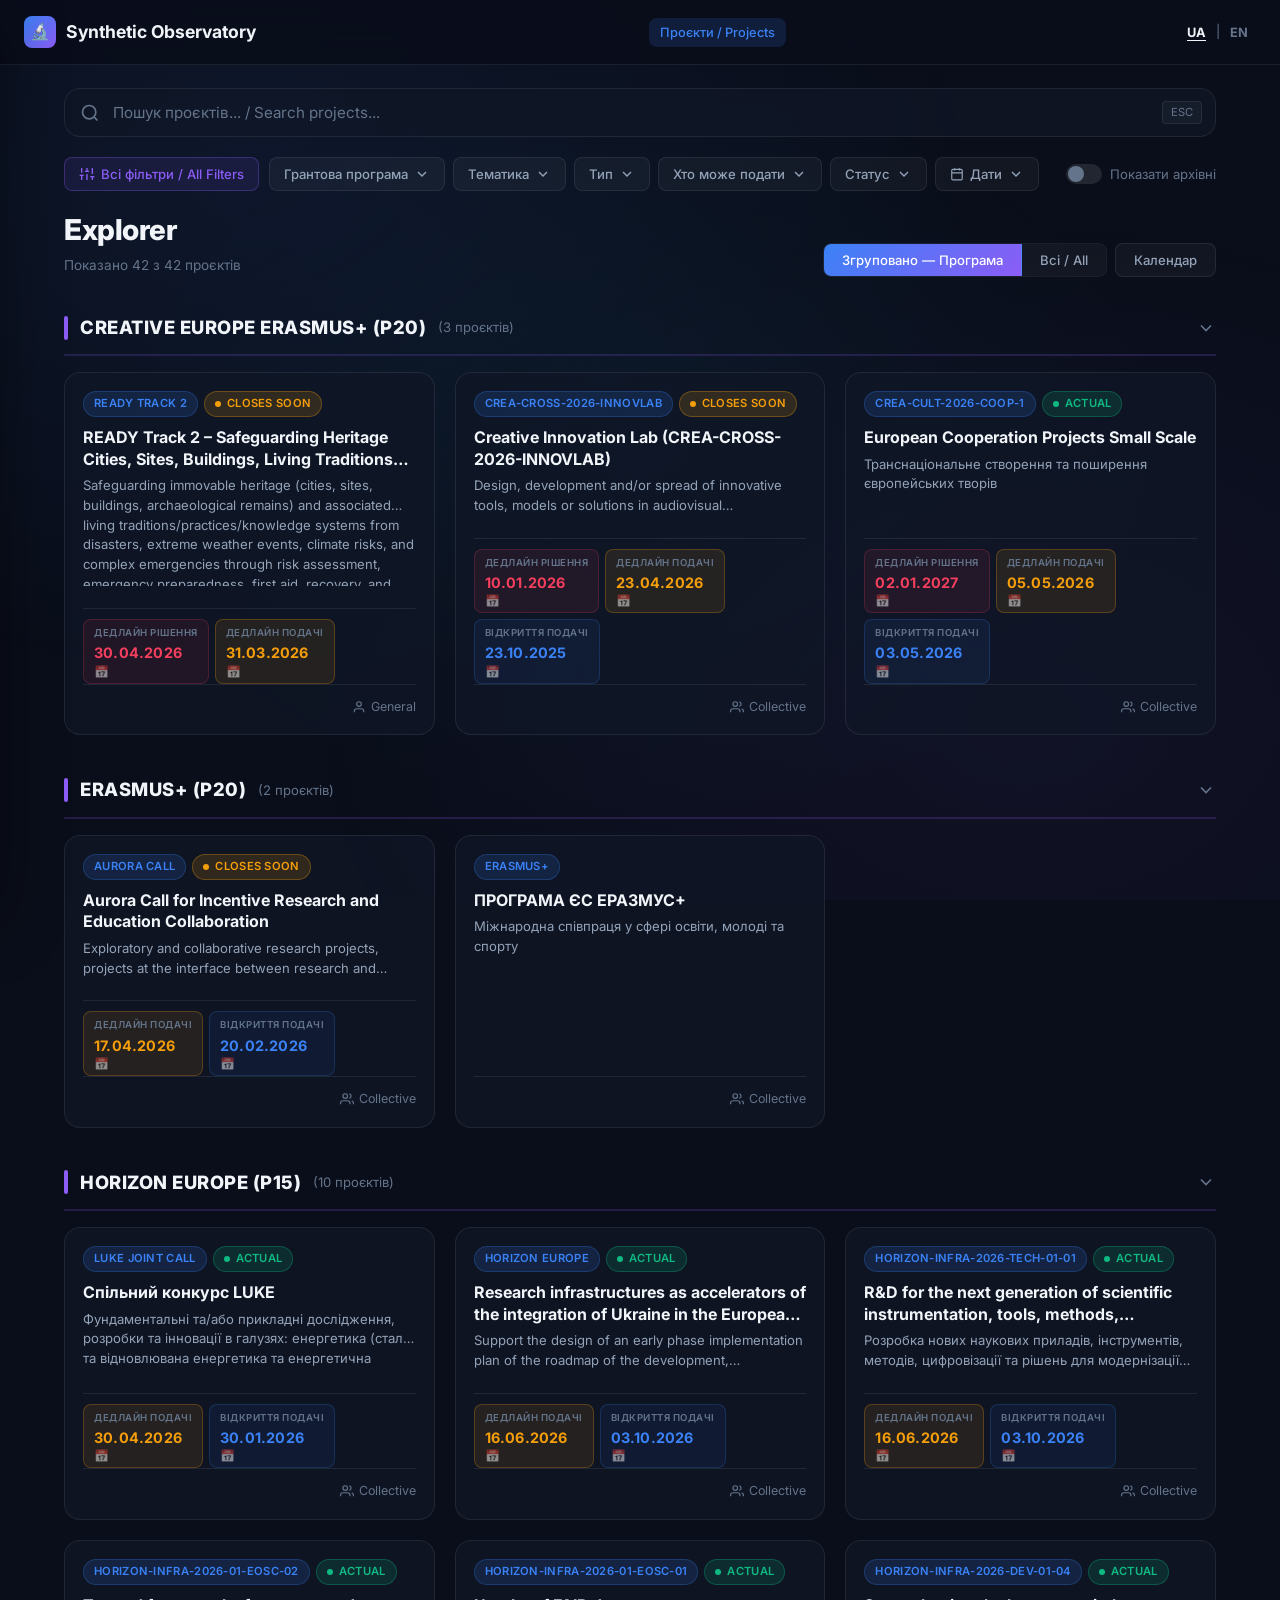
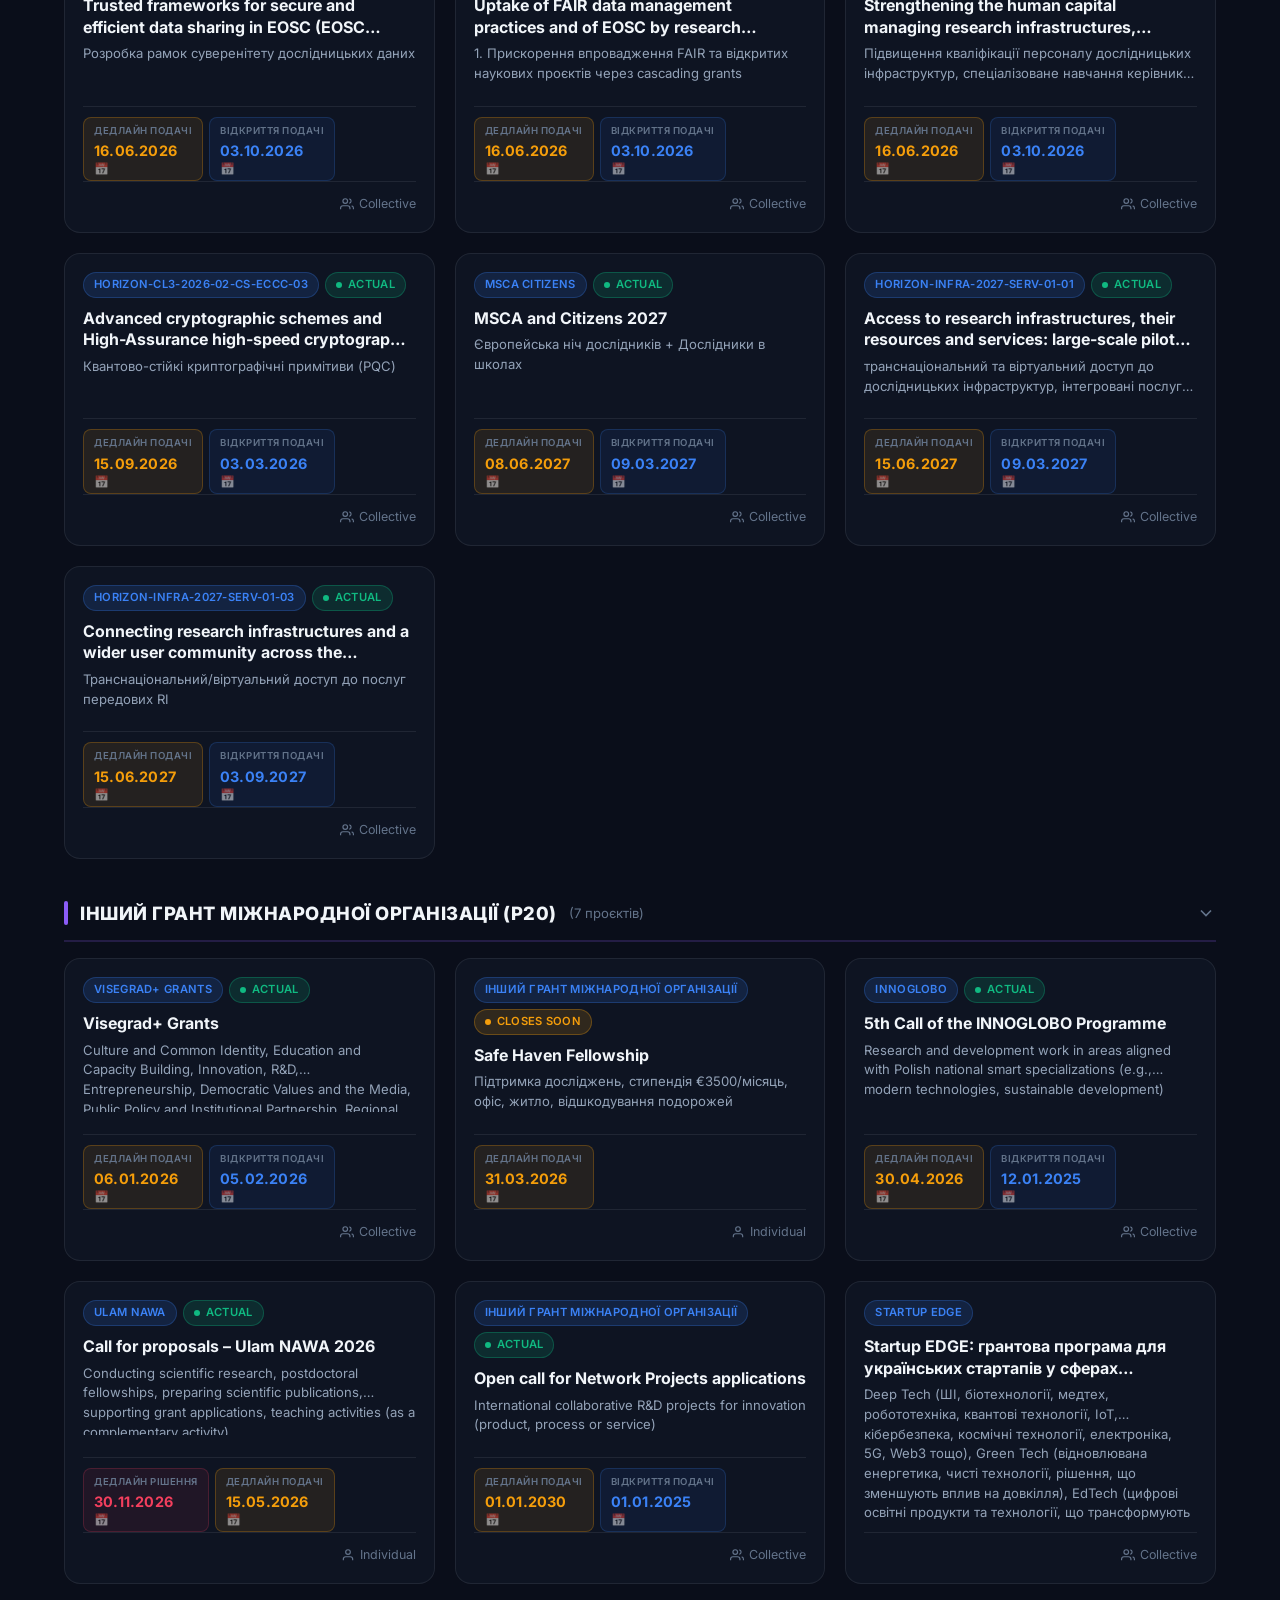
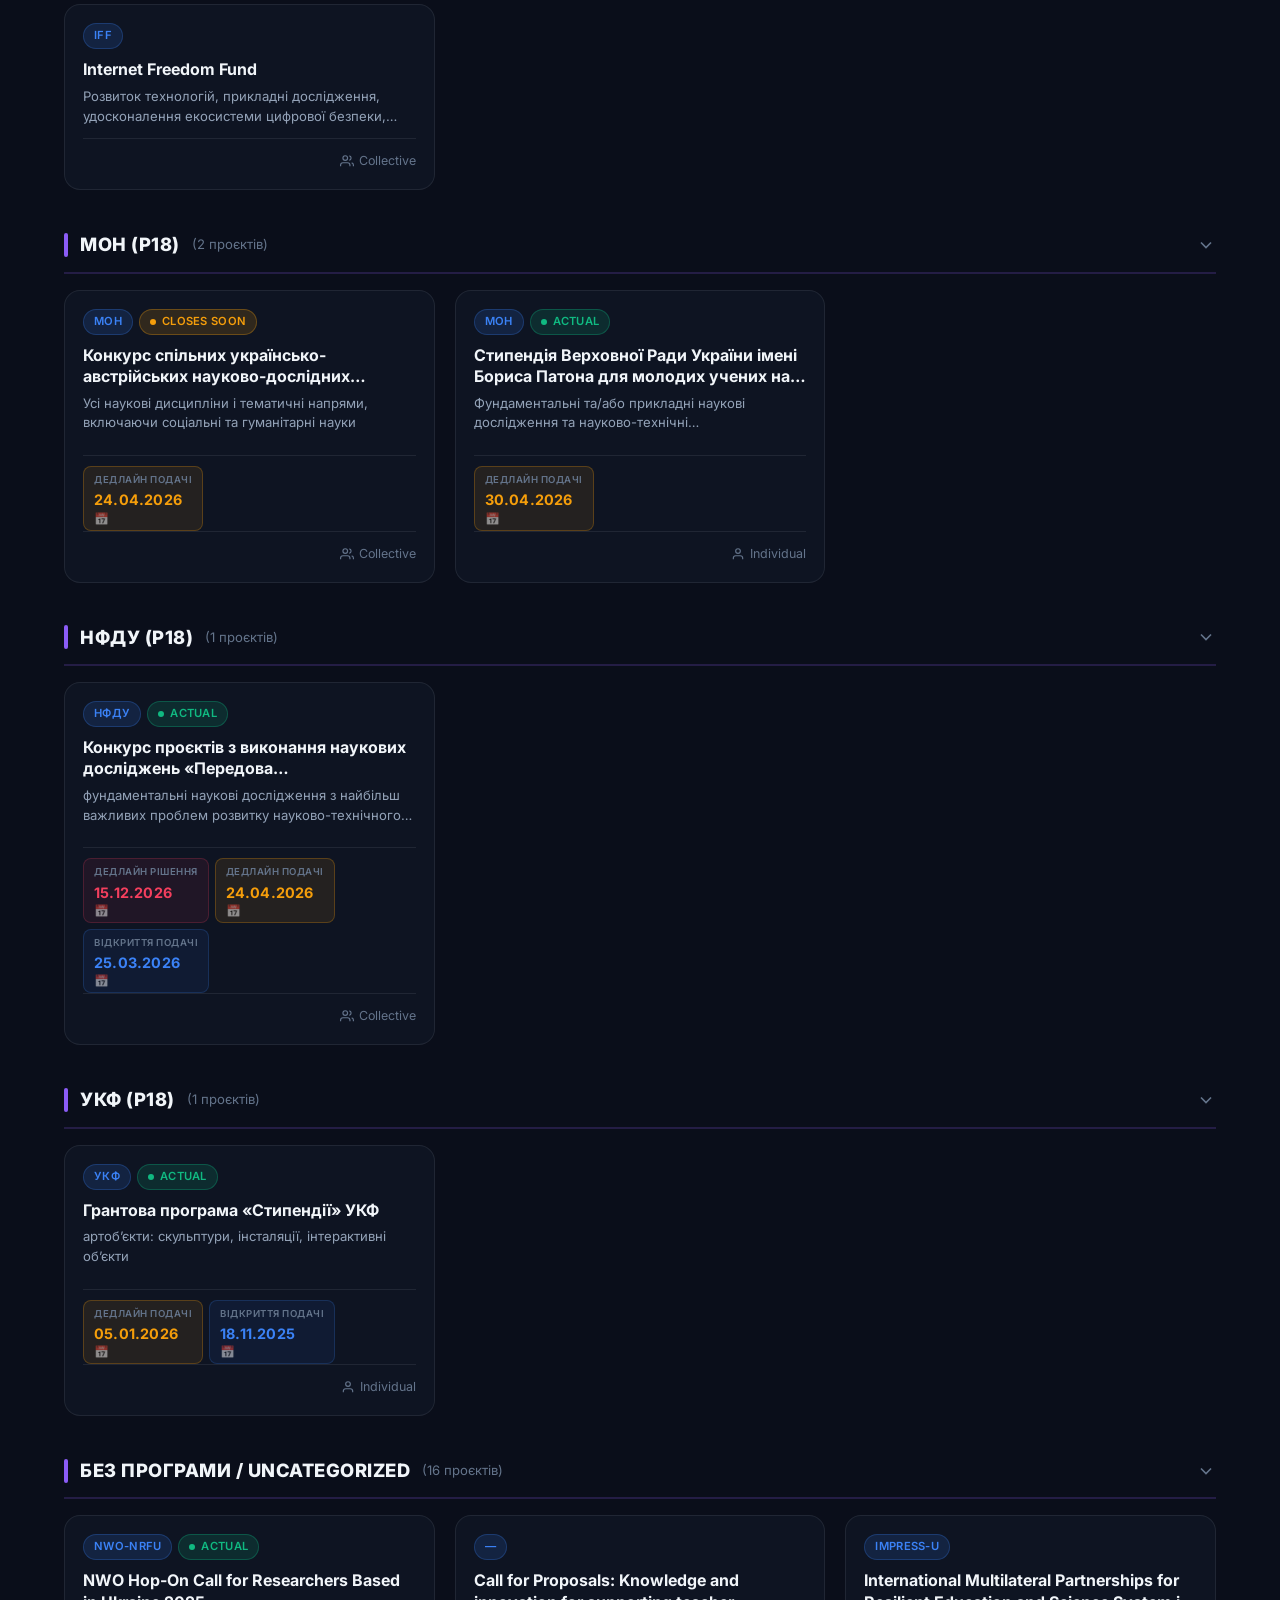
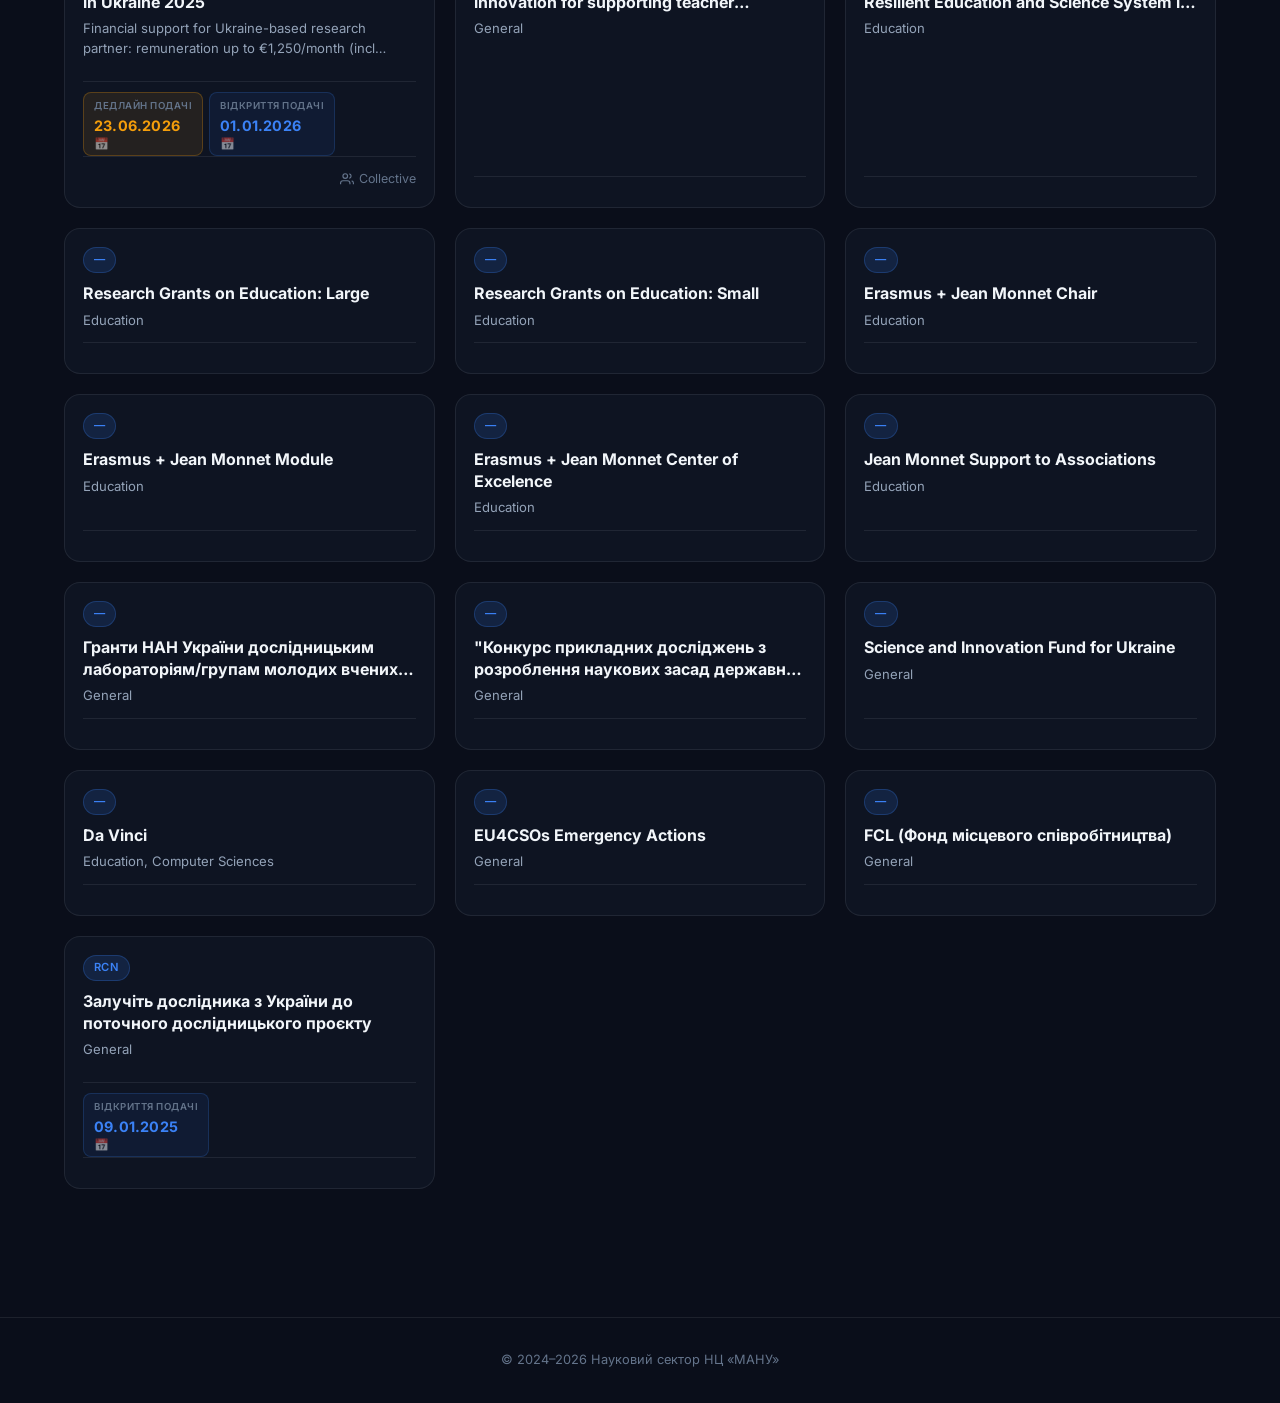
==== commit 6bf43398: "Fix 3-color system, grouping, Calendar button separation, naming Three-color date system (was still " ====
--- a/projects.html
+++ b/projects.html
@@ -108,10 +108,12 @@
         <h1 class="proj-page-title">Explorer</h1>
         <p class="proj-counter" id="proj-counter"></p>
       </div>
-      <div class="proj-view-toggle">
-        <button class="proj-view-btn active" id="btn-view-program" data-i18n="view_by_program">По програмах / By Program</button>
-        <button class="proj-view-btn" id="btn-view-all" data-i18n="view_all">Всi / All</button>
-        <button class="proj-view-btn" id="btn-view-calendar" data-i18n="view_calendar">Календар</button>
+      <div class="proj-view-controls">
+        <div class="proj-view-toggle">
+          <button class="proj-view-btn active" id="btn-view-program" data-i18n="view_grouped">Згруповано</button>
+          <button class="proj-view-btn" id="btn-view-all" data-i18n="view_all">Всi / All</button>
+        </div>
+        <button class="proj-view-btn proj-view-cal-btn" id="btn-view-calendar" data-i18n="view_calendar">Календар</button>
       </div>
     </div>
 
--- a/projects.css
+++ b/projects.css
@@ -147,6 +147,10 @@
 }
 .proj-page-title { font-size: 1.8rem; font-weight: 800; letter-spacing: -0.5px; }
 .proj-counter { font-size: 0.85rem; color: var(--text-muted); margin-top: 2px; }
+
+/* View controls: list toggles + separate calendar button */
+.proj-view-controls { display: flex; align-items: center; gap: 8px; }
+
 .proj-view-toggle {
   display: flex; border-radius: var(--radius-sm);
   overflow: hidden; border: 1px solid var(--border-glass);
@@ -158,6 +162,17 @@
 }
 .proj-view-btn:not(:last-child) { border-right: 1px solid var(--border-glass); }
 .proj-view-btn.active { background: var(--gradient-accent); color: #fff; }
+
+/* Calendar view button — standalone, visually distinct */
+.proj-view-cal-btn {
+  border-radius: var(--radius-sm); border: 1px solid var(--border-glass);
+  background: var(--bg-glass);
+}
+.proj-view-cal-btn.active {
+  background: rgba(59,130,246,0.15) !important;
+  border-color: rgba(59,130,246,0.4) !important;
+  color: var(--accent-blue) !important;
+}
 
 /* ---------- Program Group ---------- */
 .proj-group { margin-bottom: 28px; }
@@ -387,7 +402,14 @@
   padding: 5px 10px; border-radius: var(--radius-sm);
   background: rgba(59,130,246,0.08); border: 1px solid rgba(59,130,246,0.2);
 }
-.proj-date-chip.is-deadline {
+/* Three-color system: event (blue) | deadline/submission (amber) | decision (rose) */
+.proj-date-chip--event {
+  background: rgba(59,130,246,0.08); border-color: rgba(59,130,246,0.2);
+}
+.proj-date-chip--deadline {
+  background: rgba(245,158,11,0.1); border-color: rgba(245,158,11,0.25);
+}
+.proj-date-chip--decision {
   background: rgba(244,63,94,0.08); border-color: rgba(244,63,94,0.2);
 }
 .proj-date-chip-label {
@@ -398,7 +420,8 @@
   font-size: 0.9rem; font-weight: 700;
   font-family: inherit; color: var(--accent-blue); letter-spacing: 0.2px;
 }
-.proj-date-chip.is-deadline .proj-date-chip-value { color: var(--accent-rose); }
+.proj-date-chip--deadline .proj-date-chip-value { color: var(--accent-amber); }
+.proj-date-chip--decision .proj-date-chip-value { color: var(--accent-rose); }
 
 /* Unified dates box for modal and detail page */
 .proj-dates-box {
@@ -424,8 +447,11 @@
   font-family: inherit; color: var(--accent-blue);
   letter-spacing: 0.3px; text-align: right;
 }
-.proj-date-row.is-deadline .proj-date-row-value { color: var(--accent-rose); font-size: 1rem; }
-.proj-date-row.is-deadline .proj-date-row-label { color: var(--accent-rose); }
+/* Three-color variants for date rows */
+.proj-date-row--deadline .proj-date-row-value { color: var(--accent-amber); font-size: 1rem; }
+.proj-date-row--deadline .proj-date-row-label { color: var(--accent-amber); }
+.proj-date-row--decision .proj-date-row-value { color: var(--accent-rose); font-size: 1rem; }
+.proj-date-row--decision .proj-date-row-label { color: var(--accent-rose); }
 
 /* Date filter inputs (filter bar dropdown + sidebar) */
 .proj-date-filter-section { padding: 4px 0; }
@@ -626,6 +652,7 @@
 @media (max-width: 768px) {
   .proj-main { padding: 76px 12px 40px; }
   .proj-header-row { flex-direction: column; align-items: flex-start; }
+  .proj-view-controls { flex-wrap: wrap; }
   .proj-modal-grid { grid-template-columns: 1fr; }
   .proj-modal-top { flex-direction: column; }
   .proj-modal-img { width: 100%; height: 160px; }
@@ -639,6 +666,8 @@
   .proj-detail-grid { grid-template-columns: 1fr; }
   .proj-detail-link-bar { flex-direction: column; }
   .proj-detail-link-input { width: 100%; }
+  .proj-cal-header { flex-direction: column; align-items: flex-start; }
+  .proj-cal-title { min-width: unset; text-align: left; }
 }
 @media (max-width: 480px) {
   .proj-card-img { height: 140px; }
@@ -659,6 +688,14 @@
 }
 .proj-gcal-btn:hover { opacity: 1; }
 
+/* ---------- Calendar Container ---------- */
+/* Class toggled by JS when calendar view is active */
+#projects-container.proj-cal-active {
+  border-top: 2px solid rgba(59,130,246,0.2);
+  padding-top: 28px;
+  margin-top: 0;
+}
+
 /* ---------- Calendar Header ---------- */
 .proj-cal-header {
   display: flex; align-items: center; justify-content: space-between;
@@ -701,6 +738,14 @@
 }
 .proj-cal-toggle-deadline.proj-cal-toggle-on {
   background: rgba(245,158,11,0.2); border-color: rgba(245,158,11,0.55);
+}
+/* Rose/red for decision deadlines */
+.proj-cal-toggle-decision {
+  background: rgba(244,63,94,0.1); border-color: rgba(244,63,94,0.3);
+  color: var(--accent-rose);
+}
+.proj-cal-toggle-decision.proj-cal-toggle-on {
+  background: rgba(244,63,94,0.2); border-color: rgba(244,63,94,0.5);
 }
 .proj-cal-toggle:hover { opacity: 1; }
 
@@ -794,10 +839,15 @@
   background: rgba(59,130,246,0.18); color: var(--accent-blue);
   border-color: rgba(59,130,246,0.3);
 }
-/* Orange — deadline */
+/* Amber — submission deadline */
 .proj-cal-chip-deadline {
   background: rgba(245,158,11,0.18); color: var(--accent-amber);
   border-color: rgba(245,158,11,0.3);
+}
+/* Rose — decision deadline */
+.proj-cal-chip-decision {
+  background: rgba(244,63,94,0.15); color: var(--accent-rose);
+  border-color: rgba(244,63,94,0.3);
 }
 
 /* ---------- Responsive Calendar ---------- */
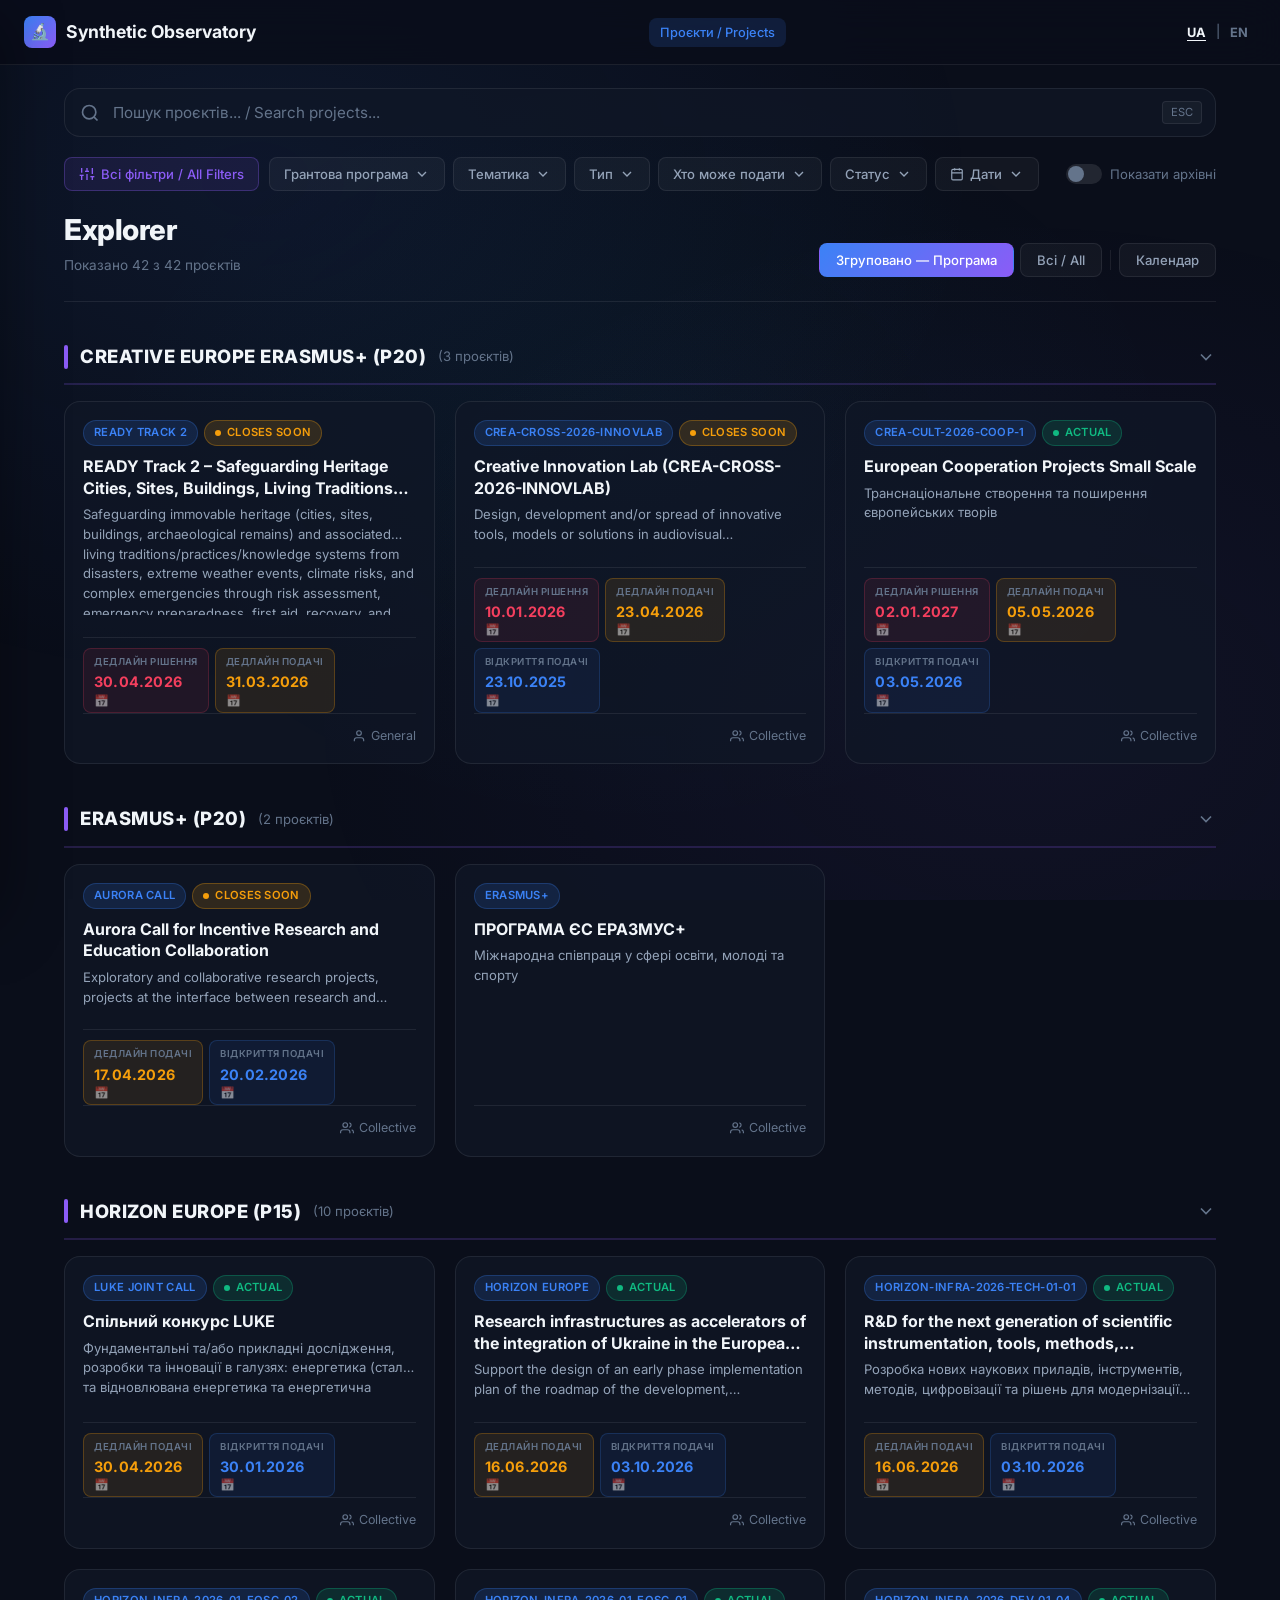
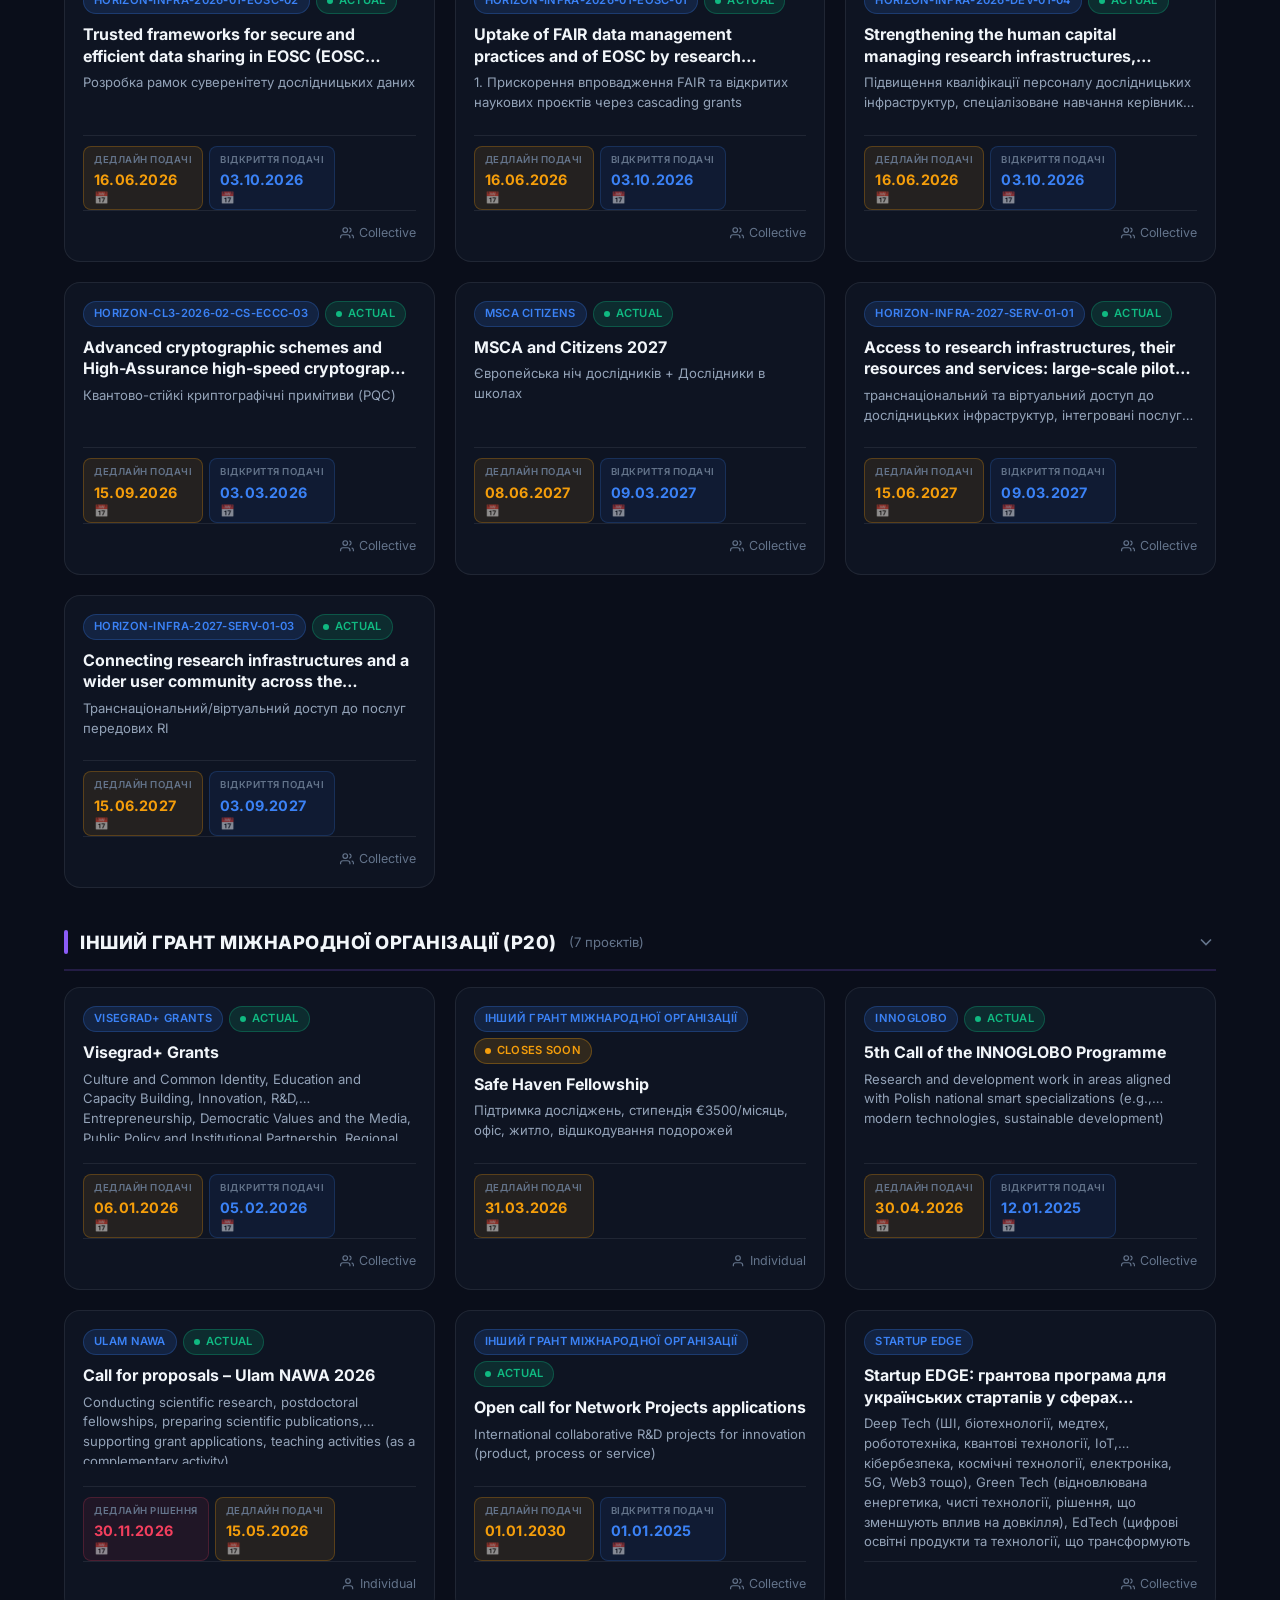
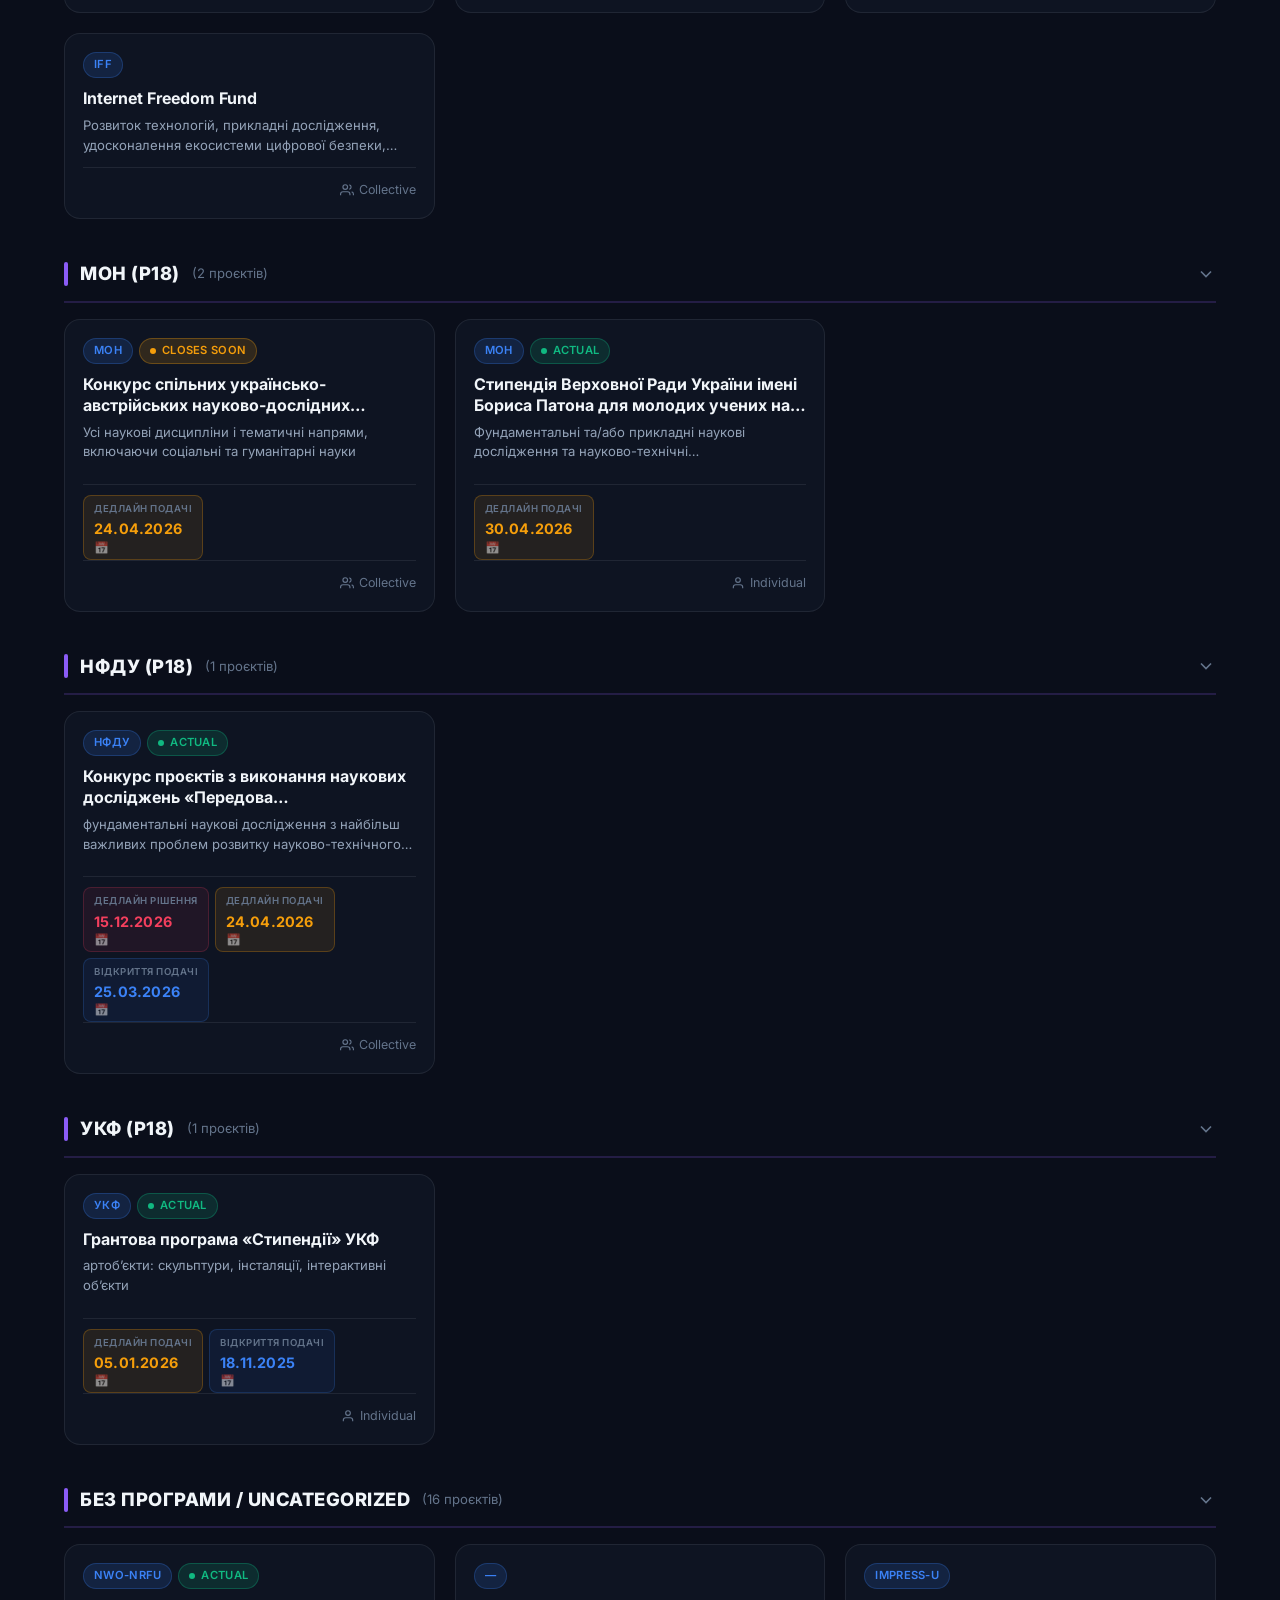
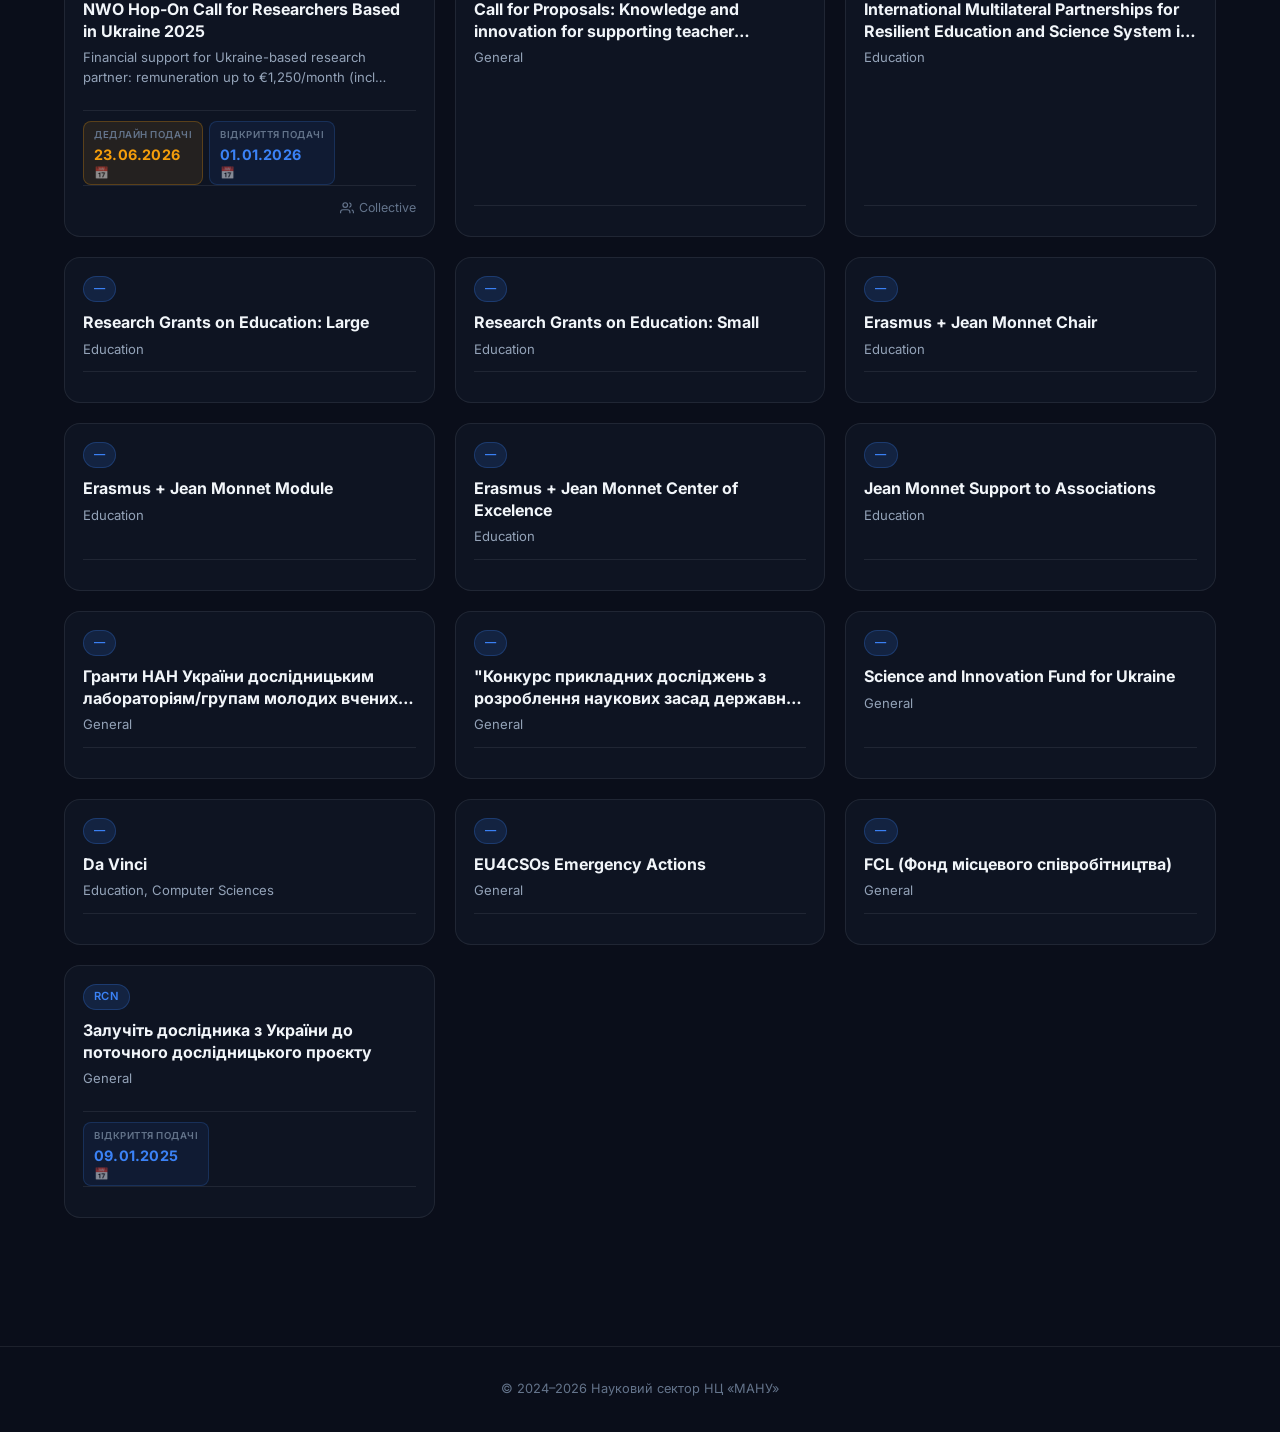
==== commit 5656260f: "Fix toggle colors, separate view buttons, add content separator Color fix: - Bump JS version string " ====
--- a/projects.html
+++ b/projects.html
@@ -109,10 +109,9 @@
         <p class="proj-counter" id="proj-counter"></p>
       </div>
       <div class="proj-view-controls">
-        <div class="proj-view-toggle">
-          <button class="proj-view-btn active" id="btn-view-program" data-i18n="view_grouped">Згруповано</button>
-          <button class="proj-view-btn" id="btn-view-all" data-i18n="view_all">Всi / All</button>
-        </div>
+        <button class="proj-view-btn active" id="btn-view-program" data-i18n="view_grouped">Згруповано</button>
+        <button class="proj-view-btn" id="btn-view-all" data-i18n="view_all">Всi / All</button>
+        <span class="proj-view-divider"></span>
         <button class="proj-view-btn proj-view-cal-btn" id="btn-view-calendar" data-i18n="view_calendar">Календар</button>
       </div>
     </div>
@@ -173,6 +172,6 @@
     <div class="modal-content" id="modal-body"></div>
   </div>
 
-  <script src="projects.js?v=20260405a"></script>
+  <script src="projects.js?v=20260405c"></script>
 </body>
 </html>
--- a/projects.css
+++ b/projects.css
@@ -148,29 +148,28 @@
 .proj-page-title { font-size: 1.8rem; font-weight: 800; letter-spacing: -0.5px; }
 .proj-counter { font-size: 0.85rem; color: var(--text-muted); margin-top: 2px; }
 
-/* View controls: list toggles + separate calendar button */
-.proj-view-controls { display: flex; align-items: center; gap: 8px; }
-
-.proj-view-toggle {
-  display: flex; border-radius: var(--radius-sm);
-  overflow: hidden; border: 1px solid var(--border-glass);
-}
+/* View controls: three independent pills with a divider before Calendar */
+.proj-view-controls { display: flex; align-items: center; gap: 6px; }
+
 .proj-view-btn {
-  padding: 8px 18px; font-size: 0.82rem; font-weight: 500;
-  border: none; background: var(--bg-glass); color: var(--text-secondary);
+  padding: 8px 16px; font-size: 0.82rem; font-weight: 500;
+  border: 1px solid var(--border-glass); border-radius: var(--radius-sm);
+  background: var(--bg-glass); color: var(--text-secondary);
   cursor: pointer; font-family: inherit; transition: var(--transition); white-space: nowrap;
 }
-.proj-view-btn:not(:last-child) { border-right: 1px solid var(--border-glass); }
-.proj-view-btn.active { background: var(--gradient-accent); color: #fff; }
-
-/* Calendar view button — standalone, visually distinct */
-.proj-view-cal-btn {
-  border-radius: var(--radius-sm); border: 1px solid var(--border-glass);
-  background: var(--bg-glass);
-}
+.proj-view-btn:hover { background: rgba(59,130,246,0.08); color: var(--text-primary); }
+.proj-view-btn.active { background: var(--gradient-accent); color: #fff; border-color: transparent; }
+
+/* Thin vertical separator between list-view pills and Calendar pill */
+.proj-view-divider {
+  width: 1px; height: 20px;
+  background: var(--border-glass); flex-shrink: 0; margin: 0 2px;
+}
+
+/* Calendar pill — blue active state */
 .proj-view-cal-btn.active {
-  background: rgba(59,130,246,0.15) !important;
-  border-color: rgba(59,130,246,0.4) !important;
+  background: rgba(59,130,246,0.18) !important;
+  border-color: rgba(59,130,246,0.45) !important;
   color: var(--accent-blue) !important;
 }
 
@@ -651,8 +650,8 @@
 /* ---------- Responsive ---------- */
 @media (max-width: 768px) {
   .proj-main { padding: 76px 12px 40px; }
-  .proj-header-row { flex-direction: column; align-items: flex-start; }
-  .proj-view-controls { flex-wrap: wrap; }
+  .proj-header-row { flex-direction: column; align-items: flex-start; gap: 12px; }
+  .proj-view-controls { flex-wrap: wrap; gap: 4px; }
   .proj-modal-grid { grid-template-columns: 1fr; }
   .proj-modal-top { flex-direction: column; }
   .proj-modal-img { width: 100%; height: 160px; }
@@ -688,12 +687,18 @@
 }
 .proj-gcal-btn:hover { opacity: 1; }
 
-/* ---------- Calendar Container ---------- */
-/* Class toggled by JS when calendar view is active */
+/* ---------- Content separator ---------- */
+/* Subtle rule between the header/toggle row and the project list or calendar */
+#projects-container {
+  border-top: 1px solid var(--border-glass);
+  padding-top: 28px;
+}
+
+/* Calendar-specific: stronger blue tint on the separator */
 #projects-container.proj-cal-active {
-  border-top: 2px solid rgba(59,130,246,0.2);
-  padding-top: 28px;
-  margin-top: 0;
+  border-top-color: rgba(59,130,246,0.3);
+  border-top-width: 2px;
+  padding-top: 32px;
 }
 
 /* ---------- Calendar Header ---------- */
